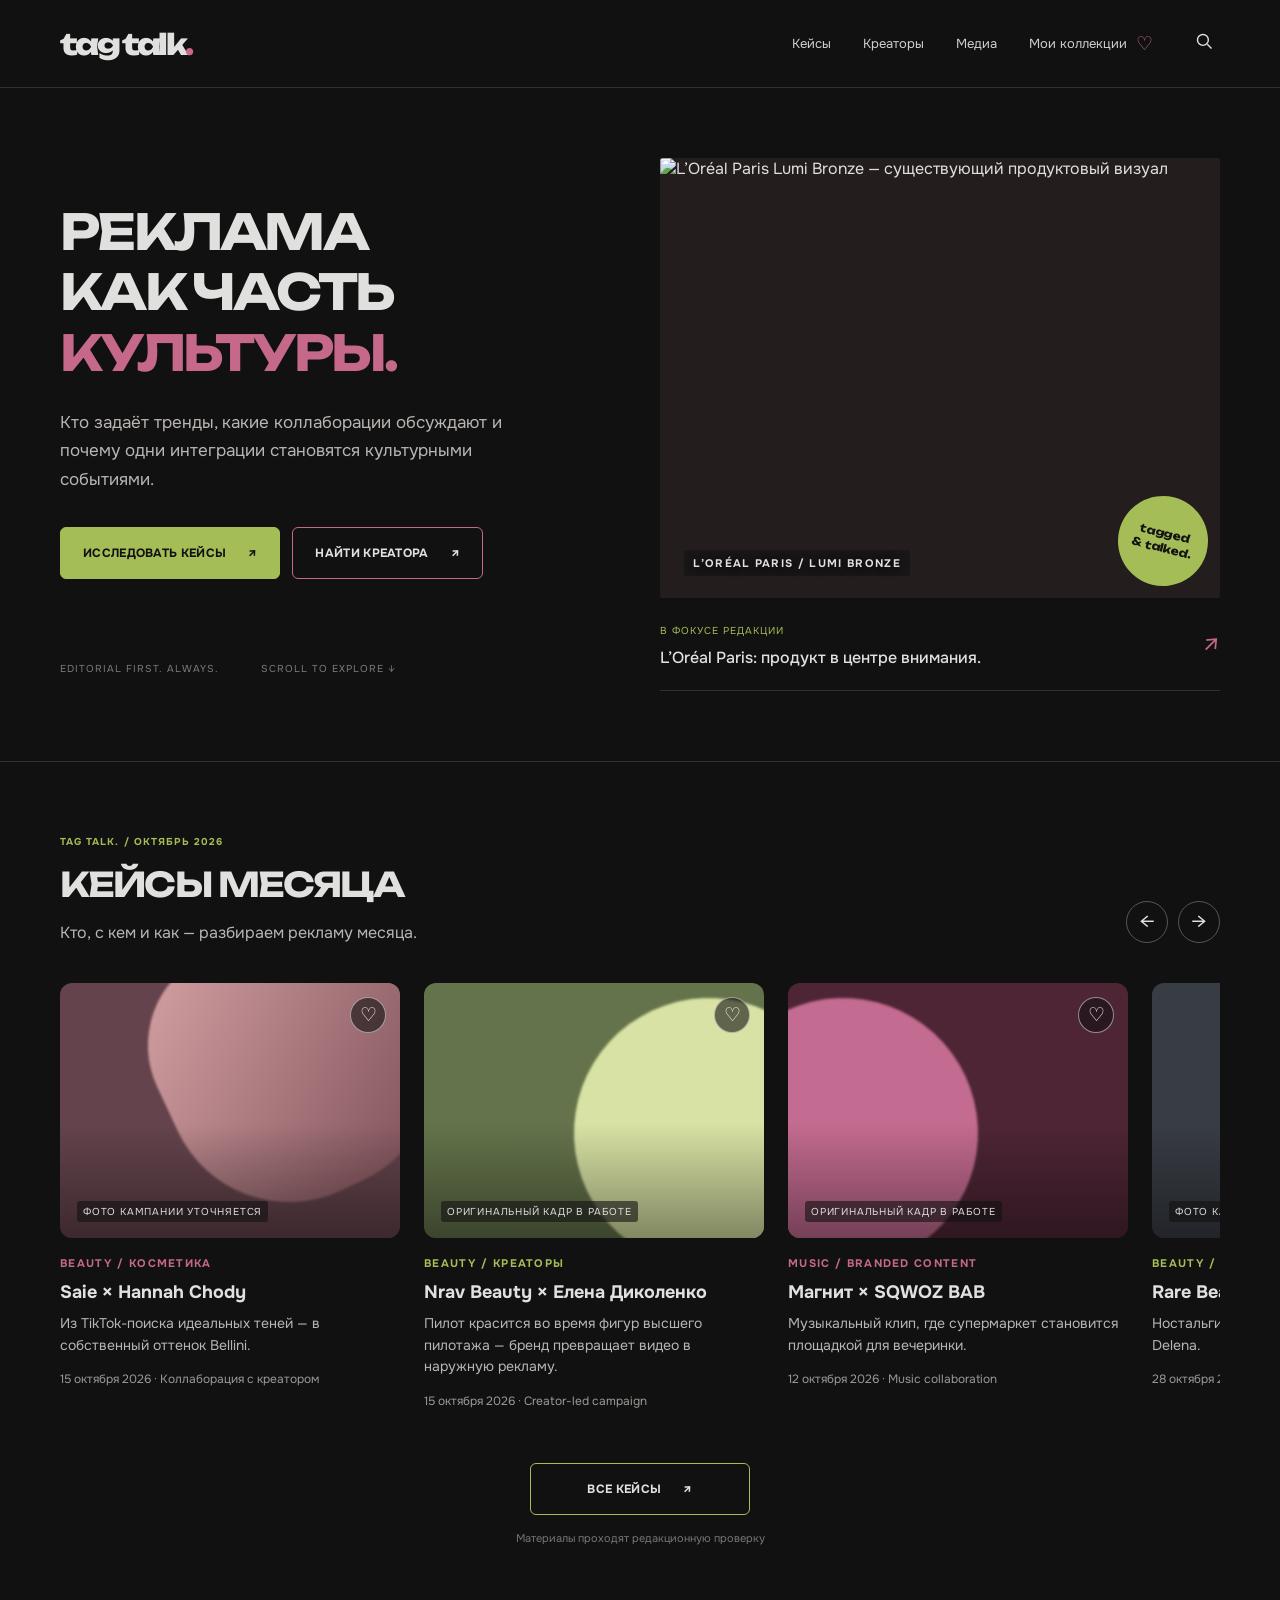
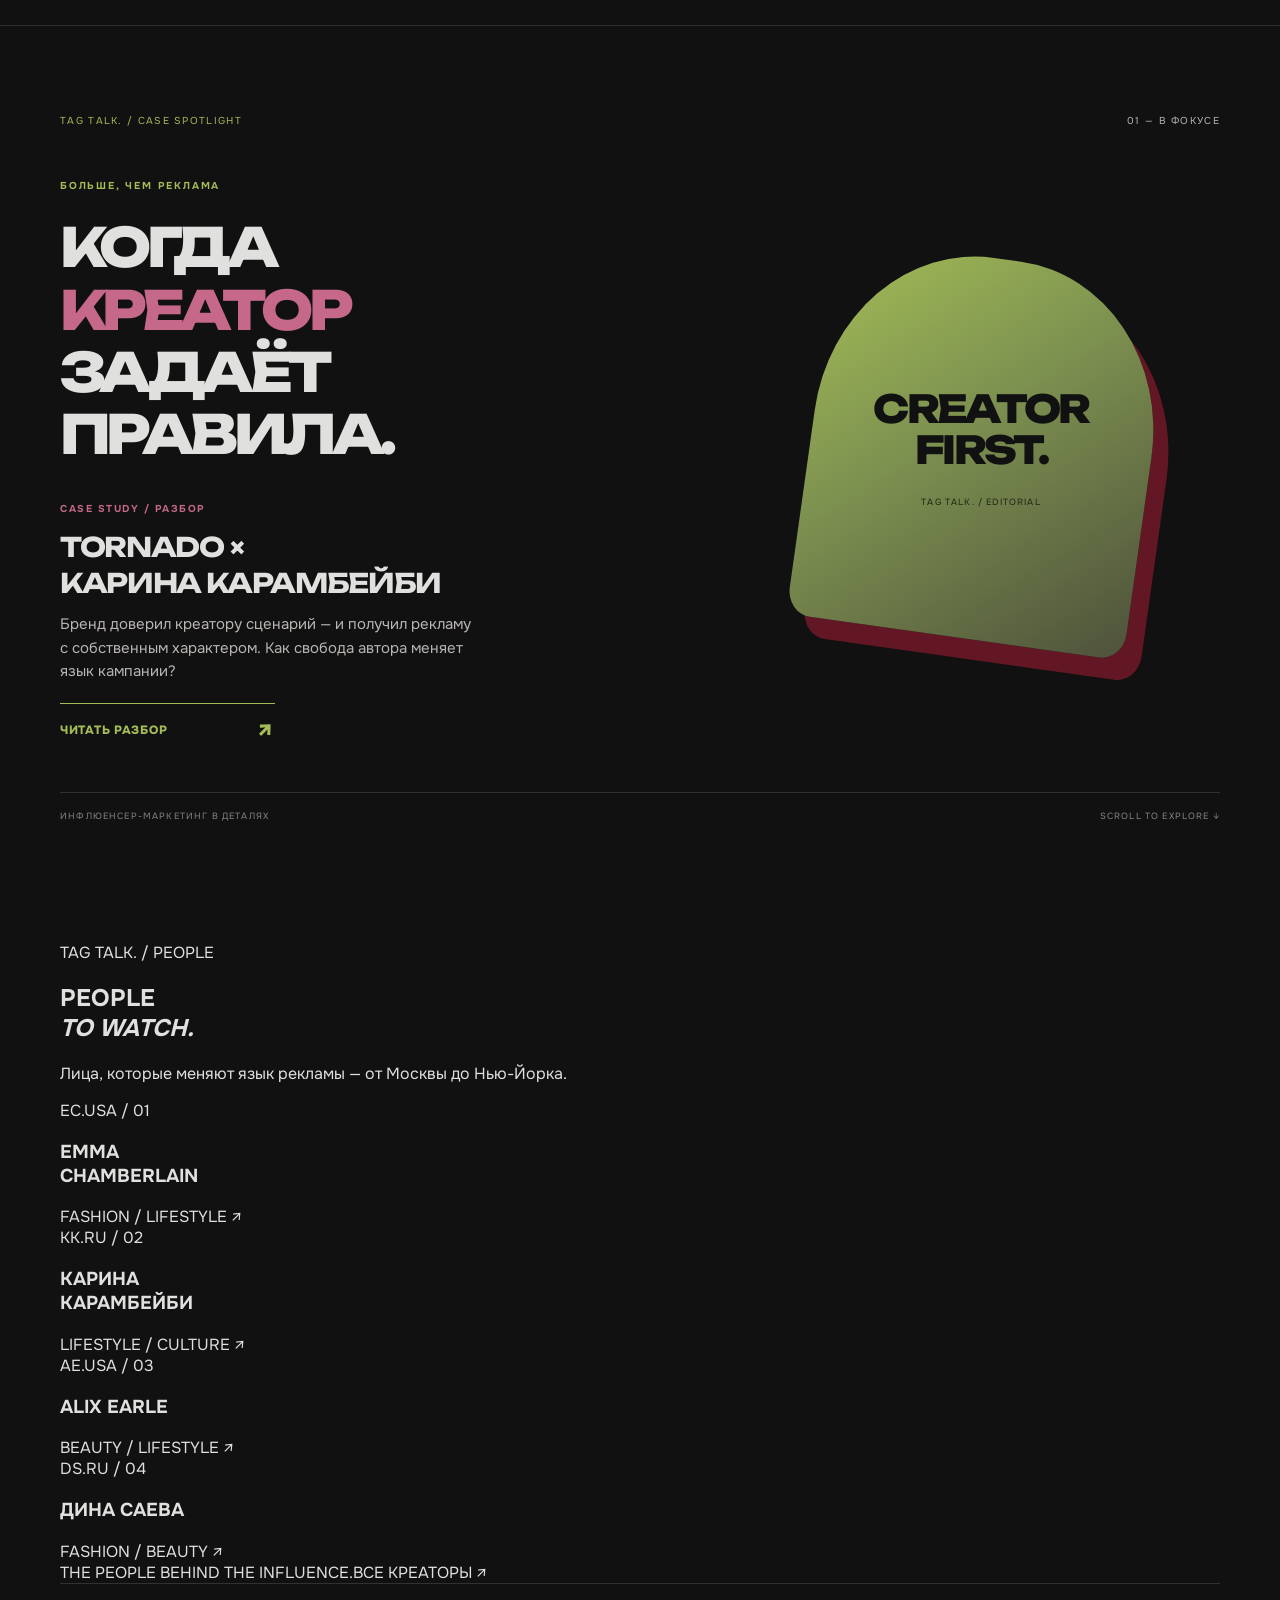
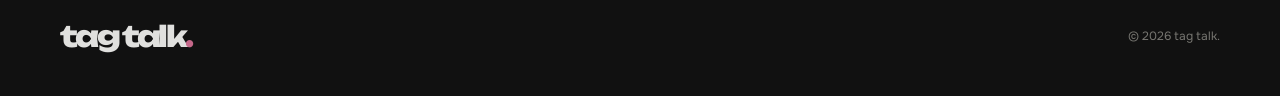
==== index.html @ 974a9f36 "Add mixed international and Russian creator editorial section" ====
<!doctype html>
<html lang="ru"><head><meta charset="UTF-8"><meta name="viewport" content="width=device-width, initial-scale=1"><meta name="theme-color" content="#111111"><title>tag talk. — медиа об инфлюенсер-маркетинге</title><link rel="preconnect" href="https://fonts.googleapis.com"><link rel="preconnect" href="https://fonts.gstatic.com" crossorigin><link href="https://fonts.googleapis.com/css2?family=Onest:wght@400;500;600;700&family=Unbounded:wght@400;500;600;700;800&display=swap" rel="stylesheet"><link rel="stylesheet" href="styles.css?v=20261121-creators-1"></head>
<body><header class="header"><div class="shell header-inner"><a class="logo" href="#home" aria-label="tag talk. — главная">tag talk<span>.</span></a><nav class="nav" aria-label="Главное меню"><a href="#cases">Кейсы</a><a href="#creators">Креаторы</a><a href="#media" data-coming="Медиа">Медиа</a><button class="nav-bookmarks" id="savedBtn" type="button">Мои коллекции <span class="nav-heart" aria-hidden="true">♡</span></button></nav><div class="header-actions"><button class="icon-btn" id="searchBtn" aria-label="Поиск"><svg viewBox="0 0 24 24"><circle cx="10.7" cy="10.7" r="6.5"/><path d="m16 16 5 5"/></svg></button><button class="menu-btn" id="menuBtn" aria-label="Открыть меню">☰</button></div></div></header>
<main id="home"><section class="hero shell"><div class="hero-copy"><h1>РЕКЛАМА<br>КАК ЧАСТЬ<br><em>КУЛЬТУРЫ.</em></h1><p class="hero-description">Кто задаёт тренды, какие коллаборации обсуждают и почему одни интеграции становятся культурными событиями.</p><div class="hero-ctas"><a href="#cases" class="btn btn-lime">ИССЛЕДОВАТЬ КЕЙСЫ <span>↗</span></a><button class="btn btn-outline" data-coming="Каталог креаторов">НАЙТИ КРЕАТОРА <span>↗</span></button></div><div class="hero-bottom"><span>EDITORIAL FIRST. ALWAYS.</span><span>SCROLL TO EXPLORE ↓</span></div></div><div class="hero-feature"><div class="feature-art"><img class="feature-photo" src="https://i5.walmartimages.com/asr/de98bdfe-46fb-4bed-869a-83bd0480a1b1.7be2d1fc3fc5a1ddd8f944306f25ce66.jpeg?odnBg=FFFFFF&odnHeight=768&odnWidth=768" alt="L’Oréal Paris Lumi Bronze — существующий продуктовый визуал" loading="eager"><div class="feature-photo-caption">L’ORÉAL PARIS / LUMI BRONZE</div><div class="feature-sticker">tagged<br>& talked.</div></div><div class="feature-caption"><div><span class="mini-label">В ФОКУСЕ РЕДАКЦИИ</span><h2>L’Oréal Paris: продукт в центре внимания.</h2></div><span class="feature-arrow">↗</span></div></div></section>
<section class="cases-section" id="cases"><div class="shell"><div class="section-heading"><div><p class="eyebrow section-index">TAG TALK. / ОКТЯБРЬ 2026</p><h2>КЕЙСЫ МЕСЯЦА</h2><p class="section-subtitle">Кто, с кем и как — разбираем рекламу месяца.</p></div><div class="carousel-controls"><button id="prev" aria-label="Предыдущие кейсы">←</button><button id="next" aria-label="Следующие кейсы">→</button></div></div><div class="carousel-viewport" id="carousel" tabindex="0" aria-label="Карусель кейсов"><div class="carousel-track" id="track"></div></div><div class="section-bottom"><button class="btn btn-all" id="allCases">ВСЕ КЕЙСЫ <span>↗</span></button><span class="fine-print">Материалы проходят редакционную проверку</span></div></div></section><section class="spotlight-section" id="spotlight"><div class="shell"><div class="spotlight-heading"><span class="spotlight-kicker">TAG TALK. / CASE SPOTLIGHT</span><span class="spotlight-counter">01 — В ФОКУСЕ</span></div><div class="spotlight-stage"><div class="spotlight-title"><span class="spotlight-overline">БОЛЬШЕ, ЧЕМ РЕКЛАМА</span><h2>КОГДА<br><span>КРЕАТОР</span><br>ЗАДАЁТ<br>ПРАВИЛА.</h2></div><div class="spotlight-note"><span class="spotlight-note-mark">✳</span><p>НЕ КАЖДАЯ<br>ИНТЕГРАЦИЯ<br>ПОХОЖА НА<br>РЕКЛАМУ.</p></div><div class="spotlight-cutout"><div class="spotlight-cutout-inner"><span>CREATOR<br>FIRST.</span><small>TAG TALK. / EDITORIAL</small></div></div><div class="spotlight-dossier"><span>CASE STUDY / РАЗБОР</span><h3>TORNADO ×<br>КАРИНА КАРАМБЕЙБИ</h3><p>Бренд доверил креатору сценарий — и получил рекламу с собственным характером. Как свобода автора меняет язык кампании?</p><a href="https://tagline.ru/cases/bez-scenariya--kak-tornado-doveril-reklamniy-rolik-karine-karambeybi---3/" target="_blank" rel="noopener noreferrer" class="spotlight-link">ЧИТАТЬ РАЗБОР <span>↗</span></a></div><div class="spotlight-vertical">NOT JUST AN AD. / TAG TALK.</div><div class="spotlight-footer"><span>ИНФЛЮЕНСЕР-МАРКЕТИНГ В ДЕТАЛЯХ</span><span>SCROLL TO EXPLORE ↓</span></div></div></div></section><section class="creators-section" id="creators"><div class="shell"><div class="creators-intro"><span class="creators-eyebrow">TAG TALK. / PEOPLE</span><h2>PEOPLE<br><em>TO WATCH.</em></h2><p>Лица, которые меняют язык рекламы — от Москвы до Нью-Йорка.</p></div><div class="creators-gallery"><a class="creator-person creator-emma" href="https://www.instagram.com/emmachamberlain/" target="_blank" rel="noopener noreferrer"><div class="creator-portrait"><span class="creator-monogram">EC.</span><span class="creator-country">USA / 01</span></div><div class="creator-meta"><h3>EMMA<br>CHAMBERLAIN</h3><span>FASHION / LIFESTYLE ↗</span></div></a><a class="creator-person creator-karina" href="https://www.instagram.com/karinakarambaby/" target="_blank" rel="noopener noreferrer"><div class="creator-portrait"><span class="creator-monogram">KK.</span><span class="creator-country">RU / 02</span></div><div class="creator-meta"><h3>КАРИНА<br>КАРАМБЕЙБИ</h3><span>LIFESTYLE / CULTURE ↗</span></div></a><a class="creator-person creator-alix" href="https://www.instagram.com/alix_earle/" target="_blank" rel="noopener noreferrer"><div class="creator-portrait"><span class="creator-monogram">AE.</span><span class="creator-country">USA / 03</span></div><div class="creator-meta"><h3>ALIX EARLE</h3><span>BEAUTY / LIFESTYLE ↗</span></div></a><a class="creator-person creator-dina" href="https://www.instagram.com/senoritasaeva/" target="_blank" rel="noopener noreferrer"><div class="creator-portrait"><span class="creator-monogram">DS.</span><span class="creator-country">RU / 04</span></div><div class="creator-meta"><h3>ДИНА САЕВА</h3><span>FASHION / BEAUTY ↗</span></div></a></div><div class="creators-outro"><span>THE PEOPLE BEHIND THE INFLUENCE.</span><a href="#creators" aria-label="Креаторы в фокусе">ВСЕ КРЕАТОРЫ <span>↗</span></a></div></div></section></main>
<dialog id="modal" class="modal"><div class="modal-header"><strong id="modalTitle">tag talk.</strong><button id="closeModal" aria-label="Закрыть">✕</button></div><div id="modalContent"></div></dialog><footer class="footer shell"><a class="logo" href="#home">tag talk<span>.</span></a><p>© 2026 tag talk.</p></footer><script src="script.js"></script></body></html>
---- styles.css ----
:root{--bg:#111111;--text:#e0e0de;--muted:#b9b5b2;--apple:#a4bd56;--posie:#c5688a;--merlot:#631724;--border:#33312f}*{box-sizing:border-box}html{scroll-behavior:smooth}body{margin:0;background:var(--bg);color:var(--text);font-family:Onest,Arial,sans-serif;-webkit-font-smoothing:antialiased}button,a{font:inherit}button{cursor:pointer}a{color:inherit;text-decoration:none}.shell{width:min(1160px,calc(100% - 120px));margin:auto}.header{border-bottom:1px solid var(--border);height:88px;position:relative;z-index:10}.header-inner{height:100%;display:flex;align-items:center;justify-content:space-between;gap:35px}.logo{font-family:Unbounded,sans-serif;font-weight:800;letter-spacing:-.09em;font-size:29px;white-space:nowrap}.logo span{color:var(--posie)}.nav{display:flex;align-items:center;gap:32px;margin-left:auto}.nav a,.nav-bookmarks{font-size:13px;color:#d1cfcc;transition:color .2s}.nav a:hover,.nav-bookmarks:hover{color:var(--apple)}.nav-bookmarks{background:none;border:0;padding:0}.nav-bookmarks span{font-size:10px;color:var(--apple);margin-left:3px}.header-actions{display:flex}.icon-btn,.menu-btn{background:none;border:0;color:var(--text)}.icon-btn svg{height:20px;width:20px;fill:none;stroke:currentColor;stroke-width:1.7}.menu-btn{display:none;font-size:24px}.hero{min-height:665px;padding-top:70px;padding-bottom:70px;display:grid;grid-template-columns:1fr 1.04fr;gap:62px;align-items:center}.hero-copy{display:flex;flex-direction:column;align-items:flex-start}.eyebrow{font-size:10px;letter-spacing:.105em;font-weight:700;color:var(--apple);line-height:1.6}.dot{display:inline-block;width:6px;height:6px;background:var(--apple);border-radius:50%;margin-right:7px}.hero h1{font:700 clamp(34px,3.85vw,52px)/1.23 Unbounded,sans-serif;letter-spacing:-.055em;margin:28px 0 25px}.hero h1 em{font-style:normal;color:var(--posie)}.hero-description{font-size:17px;line-height:1.7;max-width:485px;color:var(--muted);margin:0 0 32px}.hero-ctas{display:flex;gap:12px;flex-wrap:wrap}.btn{height:52px;display:inline-flex;align-items:center;justify-content:center;gap:22px;padding:0 22px;border-radius:6px;font-size:12px;font-weight:700;letter-spacing:.025em;transition:background .2s,color .2s,border-color .2s,transform .2s}.btn:hover{transform:translateY(-2px)}.btn-lime{background:var(--apple);color:var(--bg);border:1px solid var(--apple)}.btn-lime:hover{background:#c0d57e}.btn-outline{background:transparent;color:var(--text);border:1px solid var(--posie)}.btn-outline:hover{background:var(--posie);color:#111}.hero-bottom{display:flex;gap:42px;color:#7e7d78;font-size:10px;letter-spacing:.1em;margin-top:83px}.hero-feature{align-self:stretch;min-height:500px;display:flex;flex-direction:column;justify-content:center}.feature-art{height:390px;background:#33272d;overflow:hidden;position:relative;border-radius:3px;isolation:isolate}.feature-art:before{content:"";position:absolute;inset:0;background:radial-gradient(circle at 78% 30%,#a05b70 0,transparent 39%),linear-gradient(120deg,#211e20,#4a2636 60%,#271d22)}.feature-label{position:absolute;top:20px;left:24px;font-size:10px;letter-spacing:.12em;z-index:2}.feature-big{font:800 75px/.91 Unbounded,sans-serif;letter-spacing:-.085em;position:absolute;left:34px;top:58px;z-index:2;color:#e5d8d4;transform:rotate(-5deg)}.feature-big i{font:500 22px Onest,sans-serif;letter-spacing:0;color:var(--apple)}.feature-shape{position:absolute;border-radius:50%;filter:blur(.2px)}.shape-one{width:340px;height:340px;right:-85px;bottom:-110px;background:#b16b8b;box-shadow:inset -45px -30px 70px #63283e;z-index:1}.shape-two{width:180px;height:180px;right:55px;top:12px;background:#b4c27a;opacity:.75;z-index:0}.feature-sticker{position:absolute;right:24px;bottom:20px;z-index:3;color:#121212;background:var(--apple);border-radius:50%;height:102px;width:102px;display:flex;align-items:center;justify-content:center;text-align:center;font:700 13px/1.35 Unbounded,sans-serif;transform:rotate(14deg)}.feature-caption{padding:20px 0;display:flex;justify-content:space-between;align-items:center;border-bottom:1px solid var(--border)}.mini-label{font-size:10px;color:var(--apple);letter-spacing:.1em}.feature-caption h2{font:500 16px/1.5 Onest,sans-serif;margin:7px 0 0}.feature-arrow{font-size:24px;color:var(--posie)}.cases-section{border-top:1px solid var(--border);padding:72px 0 80px}.section-heading{display:flex;align-items:end;justify-content:space-between;margin-bottom:40px}.section-index{margin:0 0 14px}.section-heading h2{font:700 34px/1.2 Unbounded,sans-serif;letter-spacing:-.055em;margin:0}.section-subtitle{color:var(--muted);font-size:16px;margin:17px 0 0}.carousel-controls{display:flex;gap:10px}.carousel-controls button{height:42px;width:42px;border-radius:50%;background:transparent;border:1px solid #585653;color:var(--text);font-size:20px}.carousel-controls button:hover{border-color:var(--apple);color:var(--apple)}.carousel-viewport{overflow-x:auto;scrollbar-width:none;scroll-snap-type:x mandatory;outline:none}.carousel-viewport::-webkit-scrollbar{display:none}.carousel-track{display:flex;gap:24px;width:max-content;padding-bottom:5px}.case-card{width:340px;flex:0 0 340px;scroll-snap-align:start;cursor:pointer}.case-image{height:255px;position:relative;overflow:hidden;border-radius:12px;display:flex;align-items:center;justify-content:center;isolation:isolate}.case-image:before{content:"";position:absolute;width:270px;height:270px;border-radius:50%;transform:rotate(-25deg);filter:blur(1px)}.case-image:after{content:"";position:absolute;inset:0;background:linear-gradient(0deg,#0006,transparent 45%)}.case-card:nth-child(1) .case-image{background:#64434c}.case-card:nth-child(1) .case-image:before{background:linear-gradient(140deg,#d6a3a5,#7a4c55);right:-30px;top:-55px;border-radius:40% 60% 50% 50%}.case-card:nth-child(2) .case-image{background:#64734b}.case-card:nth-child(2) .case-image:before{background:#d7e2a4;right:-80px;top:15px}.case-card:nth-child(3) .case-image{background:#4e2535}.case-card:nth-child(3) .case-image:before{background:#c36b90;left:-80px;top:15px}.case-card:nth-child(4) .case-image{background:#383c43}.case-card:nth-child(4) .case-image:before{background:#8b98a3;right:-70px;top:-60px}.art-word{position:relative;z-index:1;font:800 34px/1.12 Unbounded,sans-serif;text-align:center;letter-spacing:-.06em;max-width:280px;transform:rotate(-6deg);text-shadow:0 4px 15px #0004}.case-card:hover .art-word{transform:rotate(-6deg) scale(1.04);transition:transform .25s}.art-note{position:absolute;left:17px;bottom:16px;font-size:10px;z-index:2;letter-spacing:.08em}.bookmark{position:absolute;right:14px;top:14px;border:1px solid #ffffff80;background:#1119;color:white;border-radius:50%;height:36px;width:36px;z-index:4;font-size:19px}.bookmark.saved{background:var(--apple);color:#111;border-color:var(--apple)}.case-category{color:var(--posie);font-size:11px;font-weight:700;letter-spacing:.12em;margin:18px 0 10px}.case-card:nth-child(even) .case-category{color:var(--apple)}.case-title{font-size:18px;font-weight:700;line-height:1.35;margin:0 0 9px}.case-desc{color:var(--muted);font-size:14px;line-height:1.55;margin:0 0 11px}.case-meta{font-size:12px;color:#9b9994}.section-bottom{display:flex;flex-direction:column;align-items:center;gap:16px;margin-top:48px}.btn-all{min-width:220px;border:1px solid var(--apple);background:none;color:var(--text)}.btn-all:hover{background:var(--apple);color:var(--bg)}.fine-print{font-size:11px;color:#777671}.footer{border-top:1px solid var(--border);padding-top:32px;padding-bottom:40px;display:flex;align-items:center;justify-content:space-between}.footer p{font-size:12px;color:#777671}.modal{width:min(560px,calc(100% - 32px));border:1px solid #504d49;border-radius:12px;padding:25px;background:#1c1b1a;color:var(--text);box-shadow:0 20px 80px #0009}.modal::backdrop{background:#000b}.modal-header{display:flex;justify-content:space-between;align-items:center;margin-bottom:18px}.modal-header strong{font:700 20px Unbounded,sans-serif}.modal-header button{background:none;color:var(--text);border:0;font-size:20px}.modal p{line-height:1.6;color:var(--muted)}.modal a{color:var(--apple);text-decoration:underline}.search-input{width:100%;padding:14px;background:#111;border:1px solid #5c5955;border-radius:6px;color:var(--text);font-size:16px}.result{padding:14px 0;border-bottom:1px solid var(--border);cursor:pointer}.result:hover{color:var(--apple)}@media(max-width:1000px){.shell{width:calc(100% - 64px)}.hero{gap:32px}.hero h1{font-size:38px}.hero-bottom{margin-top:50px}.nav{gap:17px}.case-card{width:320px;flex-basis:320px}}@media(max-width:700px){.shell{width:calc(100% - 40px)}.header{height:72px}.logo{font-size:23px}.nav{display:none;position:absolute;top:72px;left:0;right:0;background:#181818;padding:24px;flex-direction:column;align-items:flex-start;border-bottom:1px solid var(--border)}.nav.open{display:flex}.menu-btn{display:block}.hero{display:flex;flex-direction:column;align-items:stretch;gap:30px;padding-top:55px;padding-bottom:55px;min-height:0}.hero h1{font-size:clamp(29px,8vw,45px);margin:20px 0}.hero-description{font-size:15px}.hero-ctas{gap:10px}.btn{font-size:11px;padding:0 15px}.hero-bottom{margin-top:40px;justify-content:space-between;gap:10px;font-size:9px}.hero-feature{min-height:0}.feature-art{height:300px}.feature-big{font-size:57px}.cases-section{padding:60px 0}.section-heading h2{font-size:24px}.section-subtitle{font-size:14px;line-height:1.5}.section-heading{align-items:start;gap:12px}.carousel-controls button{height:34px;width:34px}.case-card{width:285px;flex-basis:285px}.case-image{height:215px}.section-bottom{align-items:stretch}.btn-all{width:100%}.footer{gap:16px;align-items:flex-start;flex-direction:column}}
.nav-heart{font-size:19px!important;color:var(--posie)!important;vertical-align:-2px;margin-left:5px!important}.feature-photo{position:absolute;inset:0;width:100%;height:100%;object-fit:cover;z-index:1}.feature-photo-caption{position:absolute;left:24px;bottom:22px;font-size:11px;font-weight:700;letter-spacing:.12em;z-index:2;text-shadow:0 1px 8px #000}.feature-art:before{display:none}.case-photo{width:100%;height:100%;object-fit:cover;position:absolute;inset:0;z-index:1}.case-image:has(.case-photo):before{display:none}.case-image:has(.case-photo):after{z-index:2;pointer-events:none}
/* v0.3: show full hero creative instead of cropping */
.feature-art{height:440px;background:#231d1e}.feature-photo{object-fit:contain;object-position:center;background:#231d1e}.feature-photo-caption{background:#1119;padding:6px 9px;border-radius:3px}.feature-art .feature-sticker{right:12px;bottom:12px;height:90px;width:90px;font-size:11px}.case-image .case-photo{object-fit:cover}.case-image .art-word{display:none}.case-image:has(img[style*="display: none"]) .art-word{display:block!important}.case-image .art-note{background:#1119;padding:4px 6px;border-radius:3px}.case-image:has(.case-photo):after{pointer-events:none}
/* Asymmetric editorial spotlight — same tag talk palette and typography */
.spotlight-section{padding:75px 0 100px;border-top:1px solid var(--border);overflow:hidden}.spotlight-heading{display:flex;justify-content:space-between;align-items:center;margin-bottom:19px;font-size:10px;letter-spacing:.13em;color:var(--apple)}.spotlight-counter{color:var(--muted)}.spotlight-stage{position:relative;min-height:660px;background:#20191d;border:1px solid #49333d;overflow:hidden;isolation:isolate}.spotlight-stage:before{content:"";position:absolute;width:520px;height:520px;border:1px solid #c5688a55;border-radius:50%;top:-245px;right:-180px}.spotlight-stage:after{content:"";position:absolute;width:360px;height:360px;border:1px solid #a4bd5644;border-radius:50%;bottom:-220px;left:-150px}.spotlight-title{position:absolute;left:5.3%;top:8%;z-index:2}.spotlight-overline{font-size:10px;letter-spacing:.18em;color:var(--apple);font-weight:700}.spotlight-title h2{font:800 clamp(40px,5vw,72px)/1.05 Unbounded,sans-serif;letter-spacing:-.085em;margin:22px 0 0;color:var(--text)}.spotlight-title h2 span{color:var(--posie)}.spotlight-note{position:absolute;right:6%;top:8%;display:flex;align-items:flex-start;gap:13px;transform:rotate(7deg);z-index:3}.spotlight-note-mark{color:var(--apple);font-size:34px}.spotlight-note p{font:600 12px/1.6 Unbounded,sans-serif;color:var(--apple);margin:0}.spotlight-cutout{position:absolute;left:41%;top:20%;width:35%;aspect-ratio:1/1.08;border-radius:46% 46% 7% 7%;background:linear-gradient(140deg,#a4bd56 0%,#7e9250 42%,#4e523b 100%);transform:rotate(-11deg);box-shadow:18px 24px 0 #c5688a66;z-index:1}.spotlight-cutout-inner{height:100%;display:flex;flex-direction:column;align-items:center;justify-content:center;gap:25px;transform:rotate(11deg)}.spotlight-cutout-inner>span{font:800 clamp(26px,3vw,48px)/1.06 Unbounded,sans-serif;letter-spacing:-.07em;text-align:center;color:#111}.spotlight-cutout-inner small{font-size:9px;letter-spacing:.13em;color:#1d2513}.spotlight-dossier{position:absolute;right:5%;bottom:12%;width:39%;padding:28px 30px;background:#e0e0de;color:#111;z-index:4;transform:rotate(-2deg);box-shadow:10px 12px 0 #631724}.spotlight-dossier>span{font-size:10px;letter-spacing:.15em;font-weight:700;color:#631724}.spotlight-dossier h3{font:700 clamp(18px,2vw,27px)/1.24 Unbounded,sans-serif;letter-spacing:-.05em;margin:18px 0 13px}.spotlight-dossier p{font-size:14px;line-height:1.55;margin:0 0 20px;color:#3c3837}.spotlight-link{display:flex;align-items:center;justify-content:space-between;font-size:12px;font-weight:800;letter-spacing:.06em;border-top:1px solid #bdbab7;padding-top:14px}.spotlight-link span{font-size:22px}.spotlight-vertical{position:absolute;left:4%;bottom:22%;font-size:10px;letter-spacing:.15em;color:#c5688a;writing-mode:vertical-rl;transform:rotate(180deg)}.spotlight-footer{position:absolute;bottom:23px;left:5.3%;right:5.3%;display:flex;justify-content:space-between;gap:15px;color:#8c8385;font-size:9px;letter-spacing:.13em}@media(max-width:850px){.spotlight-stage{min-height:750px}.spotlight-title h2{font-size:clamp(36px,6vw,60px)}.spotlight-cutout{left:42%;top:26%;width:45%}.spotlight-dossier{width:58%;bottom:12%}.spotlight-note{right:4%;top:4%}}@media(max-width:600px){.spotlight-section{padding:50px 0 65px}.spotlight-stage{min-height:760px}.spotlight-title{top:8%;left:7%}.spotlight-title h2{font-size:clamp(30px,8.1vw,45px)}.spotlight-note{top:30%;right:5%}.spotlight-note p{font-size:9px}.spotlight-note-mark{font-size:24px}.spotlight-cutout{top:36%;left:17%;width:57%;max-width:300px}.spotlight-dossier{width:84%;right:8%;bottom:10%;padding:20px;transform:rotate(-1deg)}.spotlight-dossier h3{font-size:19px}.spotlight-dossier p{font-size:13px}.spotlight-vertical{display:none}.spotlight-footer{font-size:8px;left:7%;right:7%;bottom:12px}.spotlight-footer span:last-child{display:none}}

/* Open editorial composition: no giant enclosing panel or floating dossier card */
.spotlight-section{padding:88px 0 120px;background:var(--bg);overflow:hidden}
.spotlight-heading{margin-bottom:36px}
.spotlight-stage{min-height:610px;background:transparent;border:0;overflow:visible;isolation:auto}
.spotlight-stage:before,.spotlight-stage:after{display:none}
.spotlight-title{left:0;top:0;z-index:2}
.spotlight-title h2{font-size:clamp(43px,5.25vw,76px);line-height:1.1}
.spotlight-note{right:3%;top:2%;transform:rotate(8deg)}
.spotlight-cutout{left:51%;top:19%;width:28%;aspect-ratio:1/1.15;border-radius:46% 46% 7% 7%;transform:rotate(12deg);box-shadow:18px 20px 0 #631724;z-index:1}
.spotlight-cutout-inner{transform:rotate(-12deg)}
.spotlight-dossier{left:4%;right:auto;bottom:8%;width:45%;padding:0;background:transparent;color:var(--text);transform:none;box-shadow:none;z-index:3}
.spotlight-dossier>span{color:var(--posie)}
.spotlight-dossier h3{font-size:clamp(20px,2.4vw,30px);margin:12px 0}
.spotlight-dossier p{max-width:420px;color:var(--muted);font-size:15px}
.spotlight-link{width:max-content;min-width:215px;color:var(--apple);border-top:1px solid var(--apple);padding-top:12px;gap:22px}
.spotlight-vertical{left:auto;right:0;bottom:21%;color:var(--posie)}
.spotlight-footer{left:0;right:0;bottom:-24px;border-top:1px solid var(--border);padding-top:17px}
@media(max-width:850px){.spotlight-stage{min-height:700px}.spotlight-cutout{left:49%;top:30%;width:37%}.spotlight-dossier{width:57%;bottom:7%}.spotlight-note{top:1%;right:1%}}
@media(max-width:600px){.spotlight-section{padding:64px 0 85px}.spotlight-stage{min-height:740px}.spotlight-title{left:0;top:0}.spotlight-title h2{font-size:clamp(30px,8.3vw,46px)}.spotlight-note{top:33%;right:1%}.spotlight-cutout{top:34%;left:20%;width:59%;max-width:270px}.spotlight-dossier{left:0;bottom:5%;width:100%;padding:0}.spotlight-dossier h3{font-size:21px}.spotlight-dossier p{font-size:14px}.spotlight-footer{bottom:-25px;left:0;right:0}.spotlight-vertical{display:none}}

/* Spotlight layout correction: avoid absolute-positioned text collisions */
.spotlight-stage{display:grid;grid-template-columns:minmax(0,1.15fr) minmax(0,.85fr);grid-template-areas:"title art" "copy art" "footer footer";column-gap:7%;row-gap:30px;min-height:0;padding:10px 0 0;align-items:center}
.spotlight-title{position:relative;left:auto;top:auto;grid-area:title;align-self:end;z-index:2}
.spotlight-title h2{font-size:clamp(35px,4.2vw,58px);line-height:1.16;overflow-wrap:normal}
.spotlight-cutout{position:relative;left:auto;top:auto;width:min(100%,340px);aspect-ratio:1/1.12;grid-area:art;justify-self:center;align-self:center;transform:rotate(8deg);margin:25px 20px 45px 0}
.spotlight-cutout-inner{transform:rotate(-8deg)}
.spotlight-dossier{position:relative;left:auto;right:auto;bottom:auto;width:100%;grid-area:copy;align-self:start;z-index:2}
.spotlight-dossier h3{font-size:clamp(20px,2.2vw,27px);line-height:1.35}
.spotlight-note,.spotlight-vertical{display:none}
.spotlight-footer{position:relative;left:auto;right:auto;bottom:auto;grid-area:footer;margin-top:18px}
@media(max-width:850px){.spotlight-stage{grid-template-columns:minmax(0,1fr) minmax(0,.8fr);min-height:0;gap:24px}.spotlight-title h2{font-size:clamp(28px,4.5vw,44px)}.spotlight-cutout{width:min(100%,290px);margin:0 12px 25px 0}.spotlight-dossier{width:100%}}
@media(max-width:600px){.spotlight-stage{grid-template-columns:minmax(0,1fr);grid-template-areas:"title" "art" "copy" "footer";row-gap:25px;min-height:0;padding:0}.spotlight-title{left:auto;top:auto}.spotlight-title h2{font-size:clamp(30px,8vw,42px)}.spotlight-cutout{top:auto;left:auto;width:min(65vw,245px);margin:0 auto 15px}.spotlight-dossier{left:auto;bottom:auto;width:100%}.spotlight-dossier h3{font-size:21px}.spotlight-footer{left:auto;right:auto;bottom:auto;margin-top:4px}.spotlight-section{padding-bottom:75px}}
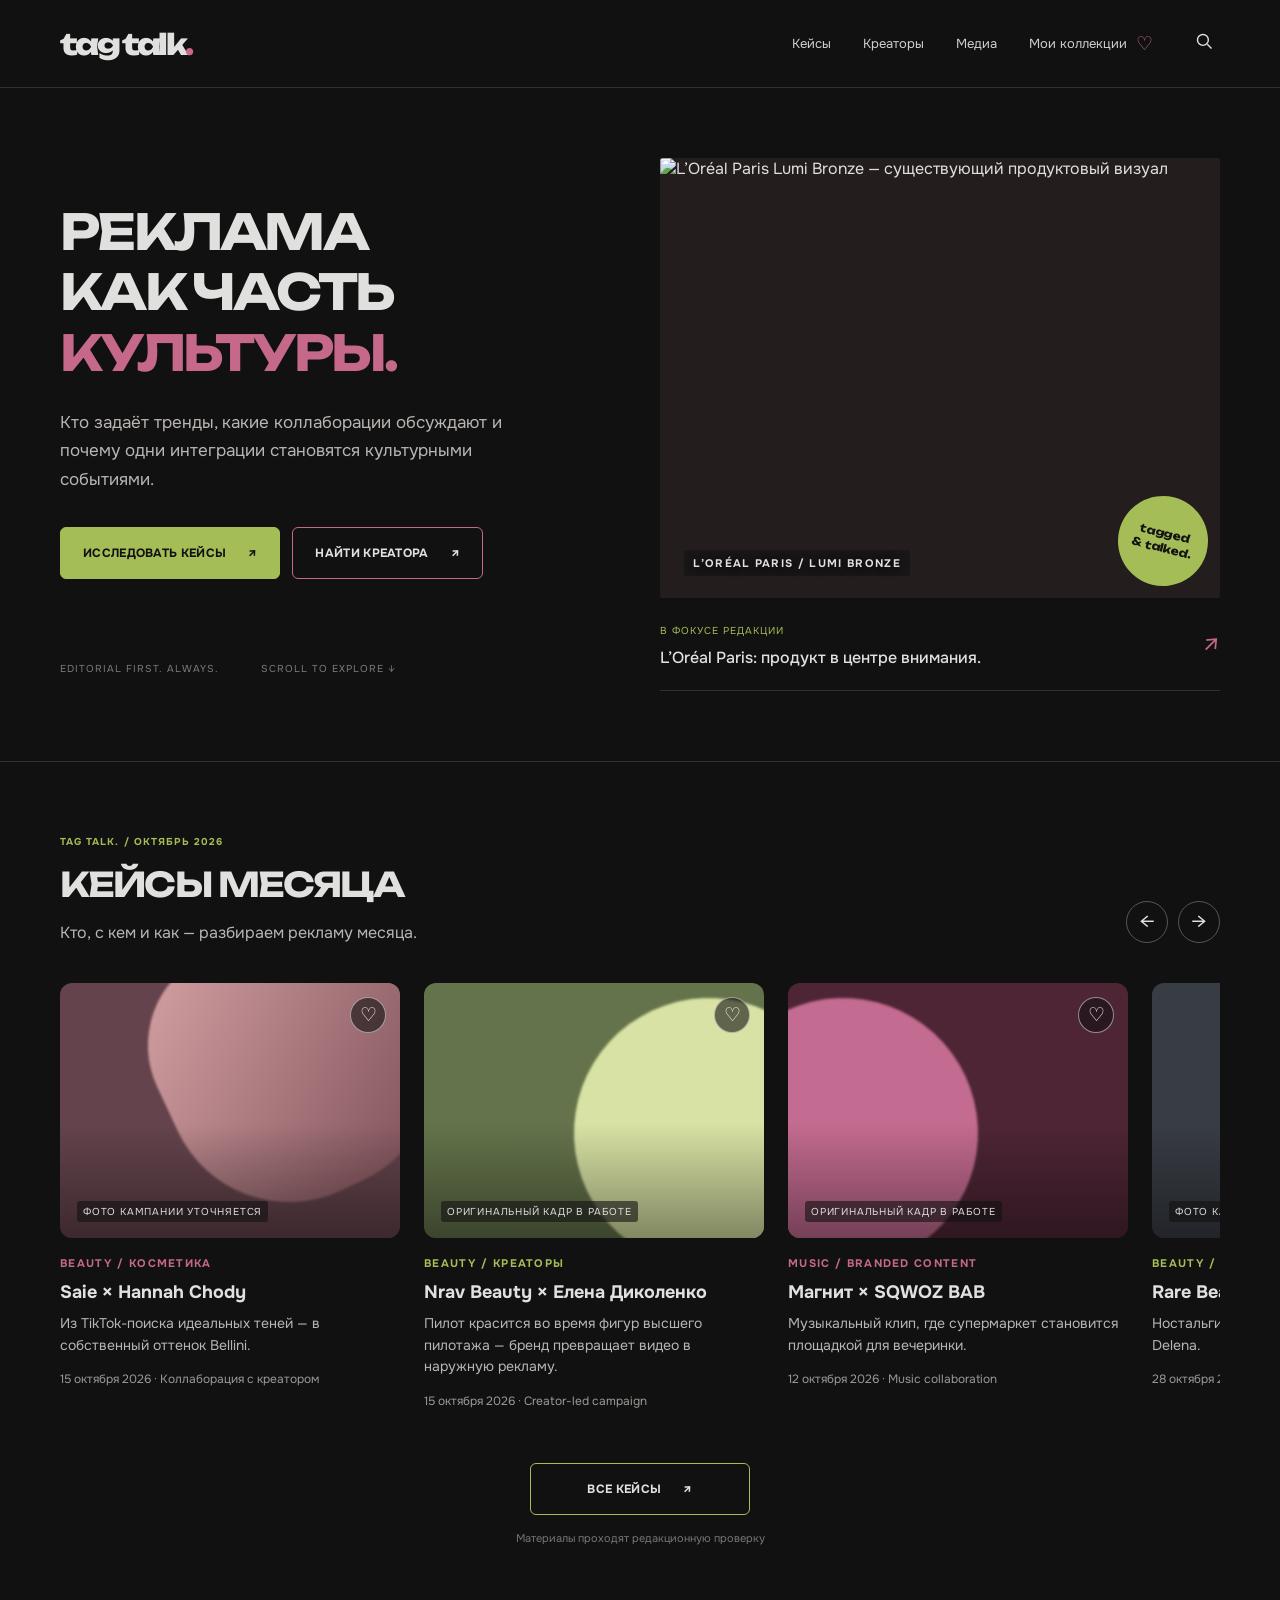
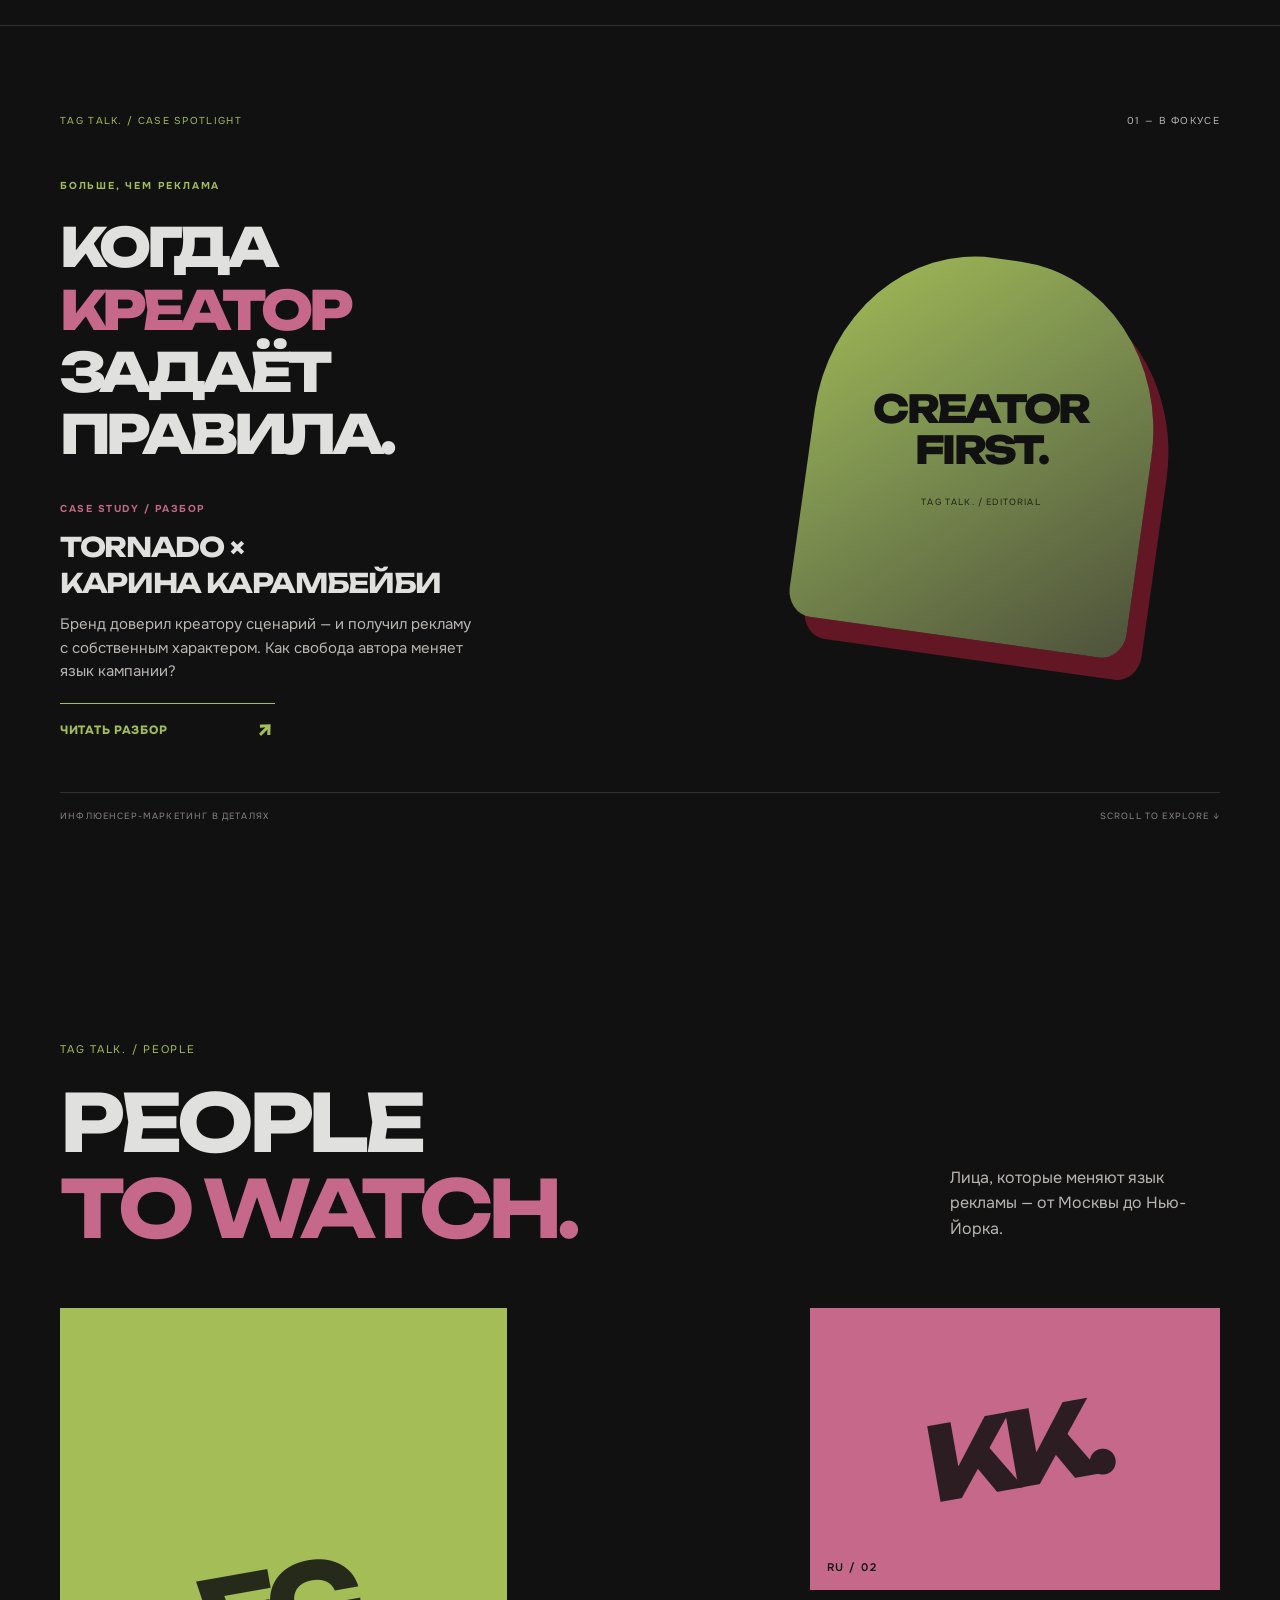
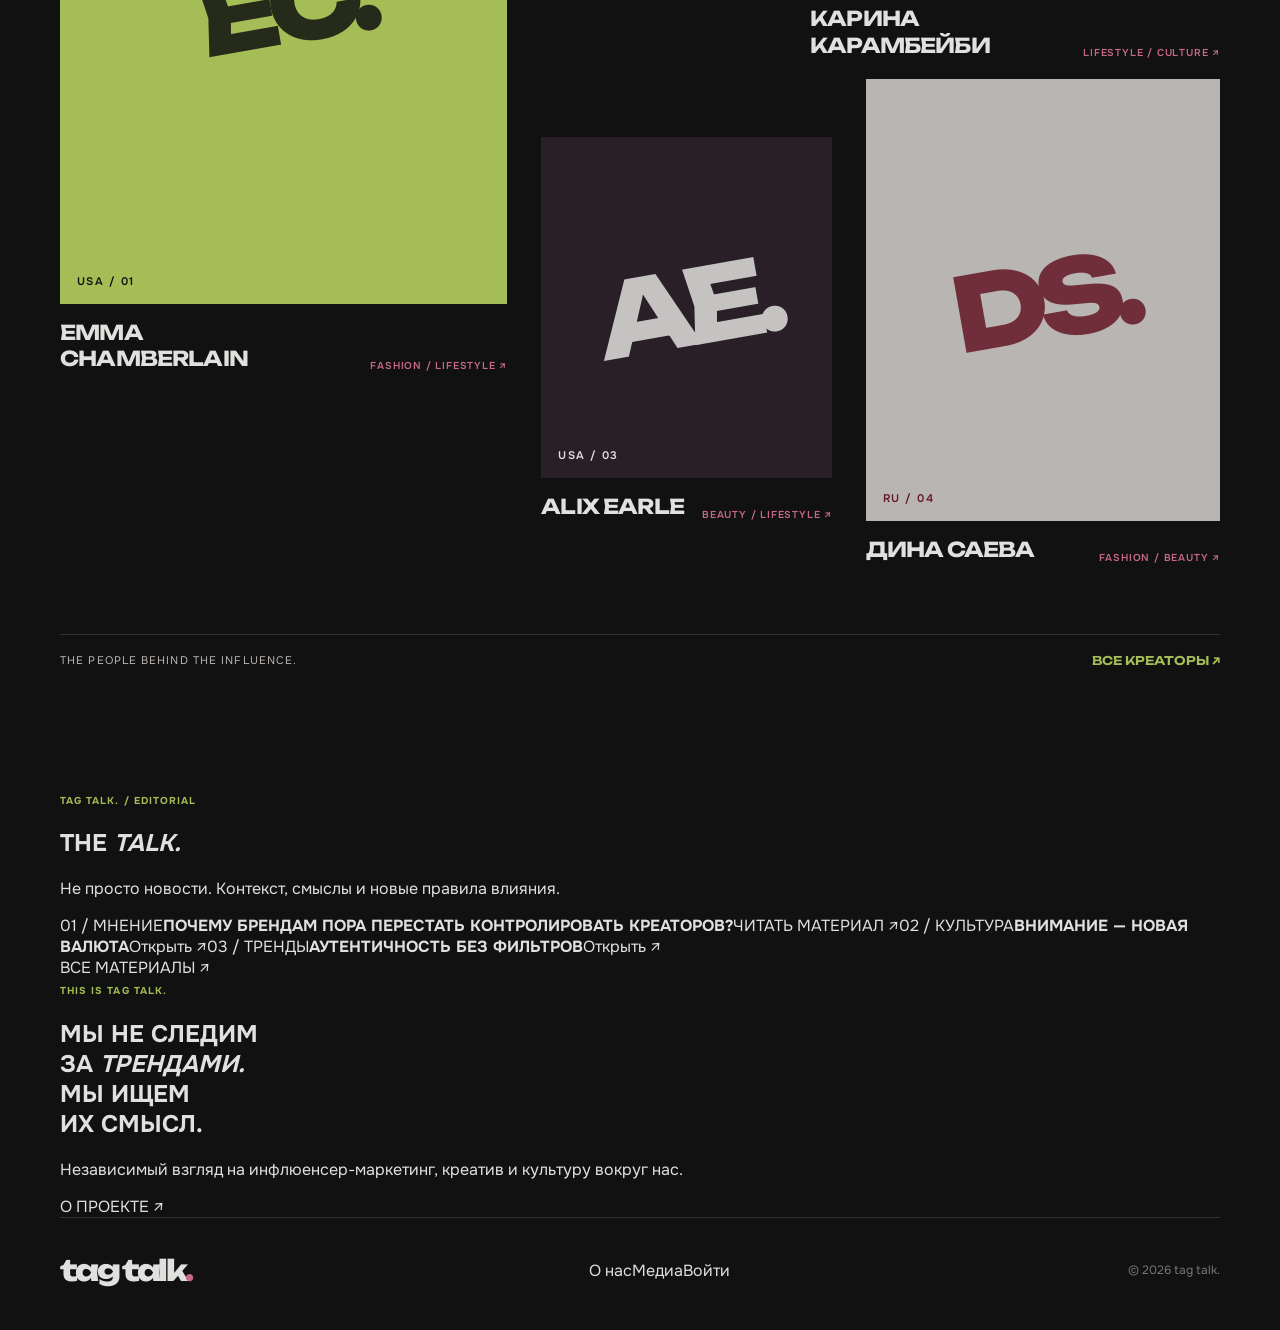
==== commit 96a10494: "Complete homepage editorial and manifesto, link platform pages" ====
--- a/index.html
+++ b/index.html
@@ -1,6 +1,6 @@
 <!doctype html>
-<html lang="ru"><head><meta charset="UTF-8"><meta name="viewport" content="width=device-width, initial-scale=1"><meta name="theme-color" content="#111111"><title>tag talk. — медиа об инфлюенсер-маркетинге</title><link rel="preconnect" href="https://fonts.googleapis.com"><link rel="preconnect" href="https://fonts.gstatic.com" crossorigin><link href="https://fonts.googleapis.com/css2?family=Onest:wght@400;500;600;700&family=Unbounded:wght@400;500;600;700;800&display=swap" rel="stylesheet"><link rel="stylesheet" href="styles.css?v=20261121-creators-1"></head>
-<body><header class="header"><div class="shell header-inner"><a class="logo" href="#home" aria-label="tag talk. — главная">tag talk<span>.</span></a><nav class="nav" aria-label="Главное меню"><a href="#cases">Кейсы</a><a href="#creators">Креаторы</a><a href="#media" data-coming="Медиа">Медиа</a><button class="nav-bookmarks" id="savedBtn" type="button">Мои коллекции <span class="nav-heart" aria-hidden="true">♡</span></button></nav><div class="header-actions"><button class="icon-btn" id="searchBtn" aria-label="Поиск"><svg viewBox="0 0 24 24"><circle cx="10.7" cy="10.7" r="6.5"/><path d="m16 16 5 5"/></svg></button><button class="menu-btn" id="menuBtn" aria-label="Открыть меню">☰</button></div></div></header>
+<html lang="ru"><head><meta charset="UTF-8"><meta name="viewport" content="width=device-width, initial-scale=1"><meta name="theme-color" content="#111111"><title>tag talk. — медиа об инфлюенсер-маркетинге</title><link rel="preconnect" href="https://fonts.googleapis.com"><link rel="preconnect" href="https://fonts.gstatic.com" crossorigin><link href="https://fonts.googleapis.com/css2?family=Onest:wght@400;500;600;700&family=Unbounded:wght@400;500;600;700;800&display=swap" rel="stylesheet"><link rel="stylesheet" href="styles.css?v=20261123-platform-1"></head>
+<body><header class="header"><div class="shell header-inner"><a class="logo" href="#home" aria-label="tag talk. — главная">tag talk<span>.</span></a><nav class="nav" aria-label="Главное меню"><a href="cases.html">Кейсы</a><a href="creators.html">Креаторы</a><a href="media.html">Медиа</a><button class="nav-bookmarks" id="savedBtn" type="button">Мои коллекции <span class="nav-heart" aria-hidden="true">♡</span></button></nav><div class="header-actions"><button class="icon-btn" id="searchBtn" aria-label="Поиск"><svg viewBox="0 0 24 24"><circle cx="10.7" cy="10.7" r="6.5"/><path d="m16 16 5 5"/></svg></button><button class="menu-btn" id="menuBtn" aria-label="Открыть меню">☰</button></div></div></header>
 <main id="home"><section class="hero shell"><div class="hero-copy"><h1>РЕКЛАМА<br>КАК ЧАСТЬ<br><em>КУЛЬТУРЫ.</em></h1><p class="hero-description">Кто задаёт тренды, какие коллаборации обсуждают и почему одни интеграции становятся культурными событиями.</p><div class="hero-ctas"><a href="#cases" class="btn btn-lime">ИССЛЕДОВАТЬ КЕЙСЫ <span>↗</span></a><button class="btn btn-outline" data-coming="Каталог креаторов">НАЙТИ КРЕАТОРА <span>↗</span></button></div><div class="hero-bottom"><span>EDITORIAL FIRST. ALWAYS.</span><span>SCROLL TO EXPLORE ↓</span></div></div><div class="hero-feature"><div class="feature-art"><img class="feature-photo" src="https://i5.walmartimages.com/asr/de98bdfe-46fb-4bed-869a-83bd0480a1b1.7be2d1fc3fc5a1ddd8f944306f25ce66.jpeg?odnBg=FFFFFF&odnHeight=768&odnWidth=768" alt="L’Oréal Paris Lumi Bronze — существующий продуктовый визуал" loading="eager"><div class="feature-photo-caption">L’ORÉAL PARIS / LUMI BRONZE</div><div class="feature-sticker">tagged<br>& talked.</div></div><div class="feature-caption"><div><span class="mini-label">В ФОКУСЕ РЕДАКЦИИ</span><h2>L’Oréal Paris: продукт в центре внимания.</h2></div><span class="feature-arrow">↗</span></div></div></section>
-<section class="cases-section" id="cases"><div class="shell"><div class="section-heading"><div><p class="eyebrow section-index">TAG TALK. / ОКТЯБРЬ 2026</p><h2>КЕЙСЫ МЕСЯЦА</h2><p class="section-subtitle">Кто, с кем и как — разбираем рекламу месяца.</p></div><div class="carousel-controls"><button id="prev" aria-label="Предыдущие кейсы">←</button><button id="next" aria-label="Следующие кейсы">→</button></div></div><div class="carousel-viewport" id="carousel" tabindex="0" aria-label="Карусель кейсов"><div class="carousel-track" id="track"></div></div><div class="section-bottom"><button class="btn btn-all" id="allCases">ВСЕ КЕЙСЫ <span>↗</span></button><span class="fine-print">Материалы проходят редакционную проверку</span></div></div></section><section class="spotlight-section" id="spotlight"><div class="shell"><div class="spotlight-heading"><span class="spotlight-kicker">TAG TALK. / CASE SPOTLIGHT</span><span class="spotlight-counter">01 — В ФОКУСЕ</span></div><div class="spotlight-stage"><div class="spotlight-title"><span class="spotlight-overline">БОЛЬШЕ, ЧЕМ РЕКЛАМА</span><h2>КОГДА<br><span>КРЕАТОР</span><br>ЗАДАЁТ<br>ПРАВИЛА.</h2></div><div class="spotlight-note"><span class="spotlight-note-mark">✳</span><p>НЕ КАЖДАЯ<br>ИНТЕГРАЦИЯ<br>ПОХОЖА НА<br>РЕКЛАМУ.</p></div><div class="spotlight-cutout"><div class="spotlight-cutout-inner"><span>CREATOR<br>FIRST.</span><small>TAG TALK. / EDITORIAL</small></div></div><div class="spotlight-dossier"><span>CASE STUDY / РАЗБОР</span><h3>TORNADO ×<br>КАРИНА КАРАМБЕЙБИ</h3><p>Бренд доверил креатору сценарий — и получил рекламу с собственным характером. Как свобода автора меняет язык кампании?</p><a href="https://tagline.ru/cases/bez-scenariya--kak-tornado-doveril-reklamniy-rolik-karine-karambeybi---3/" target="_blank" rel="noopener noreferrer" class="spotlight-link">ЧИТАТЬ РАЗБОР <span>↗</span></a></div><div class="spotlight-vertical">NOT JUST AN AD. / TAG TALK.</div><div class="spotlight-footer"><span>ИНФЛЮЕНСЕР-МАРКЕТИНГ В ДЕТАЛЯХ</span><span>SCROLL TO EXPLORE ↓</span></div></div></div></section><section class="creators-section" id="creators"><div class="shell"><div class="creators-intro"><span class="creators-eyebrow">TAG TALK. / PEOPLE</span><h2>PEOPLE<br><em>TO WATCH.</em></h2><p>Лица, которые меняют язык рекламы — от Москвы до Нью-Йорка.</p></div><div class="creators-gallery"><a class="creator-person creator-emma" href="https://www.instagram.com/emmachamberlain/" target="_blank" rel="noopener noreferrer"><div class="creator-portrait"><span class="creator-monogram">EC.</span><span class="creator-country">USA / 01</span></div><div class="creator-meta"><h3>EMMA<br>CHAMBERLAIN</h3><span>FASHION / LIFESTYLE ↗</span></div></a><a class="creator-person creator-karina" href="https://www.instagram.com/karinakarambaby/" target="_blank" rel="noopener noreferrer"><div class="creator-portrait"><span class="creator-monogram">KK.</span><span class="creator-country">RU / 02</span></div><div class="creator-meta"><h3>КАРИНА<br>КАРАМБЕЙБИ</h3><span>LIFESTYLE / CULTURE ↗</span></div></a><a class="creator-person creator-alix" href="https://www.instagram.com/alix_earle/" target="_blank" rel="noopener noreferrer"><div class="creator-portrait"><span class="creator-monogram">AE.</span><span class="creator-country">USA / 03</span></div><div class="creator-meta"><h3>ALIX EARLE</h3><span>BEAUTY / LIFESTYLE ↗</span></div></a><a class="creator-person creator-dina" href="https://www.instagram.com/senoritasaeva/" target="_blank" rel="noopener noreferrer"><div class="creator-portrait"><span class="creator-monogram">DS.</span><span class="creator-country">RU / 04</span></div><div class="creator-meta"><h3>ДИНА САЕВА</h3><span>FASHION / BEAUTY ↗</span></div></a></div><div class="creators-outro"><span>THE PEOPLE BEHIND THE INFLUENCE.</span><a href="#creators" aria-label="Креаторы в фокусе">ВСЕ КРЕАТОРЫ <span>↗</span></a></div></div></section></main>
-<dialog id="modal" class="modal"><div class="modal-header"><strong id="modalTitle">tag talk.</strong><button id="closeModal" aria-label="Закрыть">✕</button></div><div id="modalContent"></div></dialog><footer class="footer shell"><a class="logo" href="#home">tag talk<span>.</span></a><p>© 2026 tag talk.</p></footer><script src="script.js"></script></body></html>+<section class="cases-section" id="cases"><div class="shell"><div class="section-heading"><div><p class="eyebrow section-index">TAG TALK. / ОКТЯБРЬ 2026</p><h2>КЕЙСЫ МЕСЯЦА</h2><p class="section-subtitle">Кто, с кем и как — разбираем рекламу месяца.</p></div><div class="carousel-controls"><button id="prev" aria-label="Предыдущие кейсы">←</button><button id="next" aria-label="Следующие кейсы">→</button></div></div><div class="carousel-viewport" id="carousel" tabindex="0" aria-label="Карусель кейсов"><div class="carousel-track" id="track"></div></div><div class="section-bottom"><button class="btn btn-all" id="allCases">ВСЕ КЕЙСЫ <span>↗</span></button><span class="fine-print">Материалы проходят редакционную проверку</span></div></div></section><section class="spotlight-section" id="spotlight"><div class="shell"><div class="spotlight-heading"><span class="spotlight-kicker">TAG TALK. / CASE SPOTLIGHT</span><span class="spotlight-counter">01 — В ФОКУСЕ</span></div><div class="spotlight-stage"><div class="spotlight-title"><span class="spotlight-overline">БОЛЬШЕ, ЧЕМ РЕКЛАМА</span><h2>КОГДА<br><span>КРЕАТОР</span><br>ЗАДАЁТ<br>ПРАВИЛА.</h2></div><div class="spotlight-note"><span class="spotlight-note-mark">✳</span><p>НЕ КАЖДАЯ<br>ИНТЕГРАЦИЯ<br>ПОХОЖА НА<br>РЕКЛАМУ.</p></div><div class="spotlight-cutout"><div class="spotlight-cutout-inner"><span>CREATOR<br>FIRST.</span><small>TAG TALK. / EDITORIAL</small></div></div><div class="spotlight-dossier"><span>CASE STUDY / РАЗБОР</span><h3>TORNADO ×<br>КАРИНА КАРАМБЕЙБИ</h3><p>Бренд доверил креатору сценарий — и получил рекламу с собственным характером. Как свобода автора меняет язык кампании?</p><a href="https://tagline.ru/cases/bez-scenariya--kak-tornado-doveril-reklamniy-rolik-karine-karambeybi---3/" target="_blank" rel="noopener noreferrer" class="spotlight-link">ЧИТАТЬ РАЗБОР <span>↗</span></a></div><div class="spotlight-vertical">NOT JUST AN AD. / TAG TALK.</div><div class="spotlight-footer"><span>ИНФЛЮЕНСЕР-МАРКЕТИНГ В ДЕТАЛЯХ</span><span>SCROLL TO EXPLORE ↓</span></div></div></div></section><section class="creators-section" id="creators"><div class="shell"><div class="creators-intro"><span class="creators-eyebrow">TAG TALK. / PEOPLE</span><h2>PEOPLE<br><em>TO WATCH.</em></h2><p>Лица, которые меняют язык рекламы — от Москвы до Нью-Йорка.</p></div><div class="creators-gallery"><a class="creator-person creator-emma" href="https://www.instagram.com/emmachamberlain/" target="_blank" rel="noopener noreferrer"><div class="creator-portrait"><span class="creator-monogram">EC.</span><span class="creator-country">USA / 01</span></div><div class="creator-meta"><h3>EMMA<br>CHAMBERLAIN</h3><span>FASHION / LIFESTYLE ↗</span></div></a><a class="creator-person creator-karina" href="https://www.instagram.com/karinakarambaby/" target="_blank" rel="noopener noreferrer"><div class="creator-portrait"><span class="creator-monogram">KK.</span><span class="creator-country">RU / 02</span></div><div class="creator-meta"><h3>КАРИНА<br>КАРАМБЕЙБИ</h3><span>LIFESTYLE / CULTURE ↗</span></div></a><a class="creator-person creator-alix" href="https://www.instagram.com/alix_earle/" target="_blank" rel="noopener noreferrer"><div class="creator-portrait"><span class="creator-monogram">AE.</span><span class="creator-country">USA / 03</span></div><div class="creator-meta"><h3>ALIX EARLE</h3><span>BEAUTY / LIFESTYLE ↗</span></div></a><a class="creator-person creator-dina" href="https://www.instagram.com/senoritasaeva/" target="_blank" rel="noopener noreferrer"><div class="creator-portrait"><span class="creator-monogram">DS.</span><span class="creator-country">RU / 04</span></div><div class="creator-meta"><h3>ДИНА САЕВА</h3><span>FASHION / BEAUTY ↗</span></div></a></div><div class="creators-outro"><span>THE PEOPLE BEHIND THE INFLUENCE.</span><a href="creators.html" aria-label="Все креаторы">ВСЕ КРЕАТОРЫ <span>↗</span></a></div></div></section><section class="editorial-section" id="media"><div class="shell"><div class="editorial-heading"><span class="eyebrow">TAG TALK. / EDITORIAL</span><h2>THE <em>TALK.</em></h2><p>Не просто новости. Контекст, смыслы и новые правила влияния.</p></div><div class="editorial-grid"><a class="editorial-feature" href="article.html?id=creator-first"><span class="editorial-tag">01 / МНЕНИЕ</span><strong>ПОЧЕМУ БРЕНДАМ ПОРА ПЕРЕСТАТЬ КОНТРОЛИРОВАТЬ КРЕАТОРОВ?</strong><span>ЧИТАТЬ МАТЕРИАЛ ↗</span></a><a class="editorial-side" href="article.html?id=attention"><span>02 / КУЛЬТУРА</span><strong>ВНИМАНИЕ — НОВАЯ ВАЛЮТА</strong><span>Открыть ↗</span></a><a class="editorial-side editorial-pink" href="article.html?id=authenticity"><span>03 / ТРЕНДЫ</span><strong>АУТЕНТИЧНОСТЬ БЕЗ ФИЛЬТРОВ</strong><span>Открыть ↗</span></a></div><a class="editorial-all" href="media.html">ВСЕ МАТЕРИАЛЫ ↗</a></div></section><section class="manifesto-section"><div class="shell"><span class="eyebrow">THIS IS TAG TALK.</span><h2>МЫ НЕ СЛЕДИМ<br>ЗА <em>ТРЕНДАМИ.</em><br>МЫ ИЩЕМ<br>ИХ СМЫСЛ.</h2><div class="manifesto-bottom"><p>Независимый взгляд на инфлюенсер-маркетинг, креатив и культуру вокруг нас.</p><a href="about.html">О ПРОЕКТЕ ↗</a></div></div></section></main>
+<dialog id="modal" class="modal"><div class="modal-header"><strong id="modalTitle">tag talk.</strong><button id="closeModal" aria-label="Закрыть">✕</button></div><div id="modalContent"></div></dialog><footer class="footer shell"><a class="logo" href="#home">tag talk<span>.</span></a><div class="footer-links"><a href="about.html">О нас</a><a href="media.html">Медиа</a><a href="login.html">Войти</a><a href="mailto:hello@tagtalk.example" style="display:none">Контакты</a></div><p>© 2026 tag talk.</p></footer><script src="script.js"></script></body></html>
--- a/styles.css
+++ b/styles.css
@@ -37,3 +37,30 @@
 .spotlight-footer{position:relative;left:auto;right:auto;bottom:auto;grid-area:footer;margin-top:18px}
 @media(max-width:850px){.spotlight-stage{grid-template-columns:minmax(0,1fr) minmax(0,.8fr);min-height:0;gap:24px}.spotlight-title h2{font-size:clamp(28px,4.5vw,44px)}.spotlight-cutout{width:min(100%,290px);margin:0 12px 25px 0}.spotlight-dossier{width:100%}}
 @media(max-width:600px){.spotlight-stage{grid-template-columns:minmax(0,1fr);grid-template-areas:"title" "art" "copy" "footer";row-gap:25px;min-height:0;padding:0}.spotlight-title{left:auto;top:auto}.spotlight-title h2{font-size:clamp(30px,8vw,42px)}.spotlight-cutout{top:auto;left:auto;width:min(65vw,245px);margin:0 auto 15px}.spotlight-dossier{left:auto;bottom:auto;width:100%}.spotlight-dossier h3{font-size:21px}.spotlight-footer{left:auto;right:auto;bottom:auto;margin-top:4px}.spotlight-section{padding-bottom:75px}}
+
+/* People to watch — staggered editorial gallery */
+.creators-section{padding:100px 0 120px;background:var(--bg);overflow:hidden}
+.creators-intro{display:grid;grid-template-columns:1fr 270px;align-items:end;gap:24px;margin-bottom:56px}
+.creators-eyebrow{grid-column:1/-1;font-size:11px;letter-spacing:.16em;color:var(--apple)}
+.creators-intro h2{font-family:Unbounded,sans-serif;font-size:clamp(42px,6.2vw,90px);line-height:1.08;letter-spacing:-.065em;margin:0}
+.creators-intro h2 em{font-style:normal;color:var(--posie)}
+.creators-intro p{color:var(--muted);font-size:16px;line-height:1.6;margin:0 0 10px}
+.creators-gallery{display:grid;grid-template-columns:1.2fr .78fr .95fr;grid-template-areas:"emma karina karina" "emma alix dina";gap:46px 34px;align-items:start}
+.creator-person{display:block;min-width:0;text-decoration:none;color:var(--text)}
+.creator-emma{grid-area:emma}.creator-karina{grid-area:karina;max-width:410px;justify-self:end;width:100%}.creator-alix{grid-area:alix;margin-top:32px}.creator-dina{grid-area:dina;margin-top:-26px}
+.creator-portrait{position:relative;display:flex;align-items:center;justify-content:center;overflow:hidden;aspect-ratio:4/5;background:#631724;transition:transform .3s ease}
+.creator-person:hover .creator-portrait{transform:translateY(-7px)}
+.creator-emma .creator-portrait{aspect-ratio:3/4;background:#a4bd56;color:#111}
+.creator-karina .creator-portrait{aspect-ratio:1.45;background:#c5688a;color:#111}
+.creator-alix .creator-portrait{aspect-ratio:4/4.7;background:#292027}
+.creator-dina .creator-portrait{aspect-ratio:4/5;background:#b9b5b2;color:#631724}
+.creator-monogram{font-family:Unbounded,sans-serif;font-size:clamp(48px,8vw,120px);font-weight:800;letter-spacing:-.11em;transform:rotate(-10deg);opacity:.85}
+.creator-country{position:absolute;bottom:16px;left:17px;font:600 11px Onest,sans-serif;letter-spacing:.13em}
+.creator-meta{display:flex;flex-wrap:wrap;justify-content:space-between;align-items:end;gap:10px;margin-top:16px}
+.creator-meta h3{font-family:Unbounded,sans-serif;font-size:clamp(15px,1.6vw,23px);line-height:1.28;letter-spacing:-.04em;margin:0}
+.creator-meta>span{font:600 10px Onest,sans-serif;letter-spacing:.08em;color:var(--posie)}
+.creators-outro{display:flex;justify-content:space-between;gap:18px;align-items:center;margin-top:70px;padding-top:18px;border-top:1px solid var(--border)}
+.creators-outro>span{font-size:11px;letter-spacing:.1em;color:var(--muted)}
+.creators-outro a{font:600 12px Unbounded,sans-serif;color:var(--apple);text-decoration:none}
+@media(max-width:850px){.creators-gallery{grid-template-columns:1fr 1fr;grid-template-areas:"emma karina" "alix dina";gap:35px 24px}.creator-karina{max-width:none}.creator-karina .creator-portrait{aspect-ratio:4/5}.creator-alix,.creator-dina{margin-top:0}.creators-intro{grid-template-columns:1fr 200px}}
+@media(max-width:600px){.creators-section{padding:70px 0 80px}.creators-intro{display:block;margin-bottom:35px}.creators-intro h2{font-size:clamp(37px,10vw,56px);margin:16px 0}.creators-intro p{max-width:290px;font-size:14px}.creators-gallery{gap:32px 14px}.creator-meta h3{font-size:clamp(11px,3vw,16px)}.creator-meta>span{font-size:9px}.creator-monogram{font-size:clamp(42px,12vw,70px)}.creators-outro{margin-top:48px}.creators-outro>span{max-width:140px;font-size:9px}.creators-outro a{font-size:10px}}
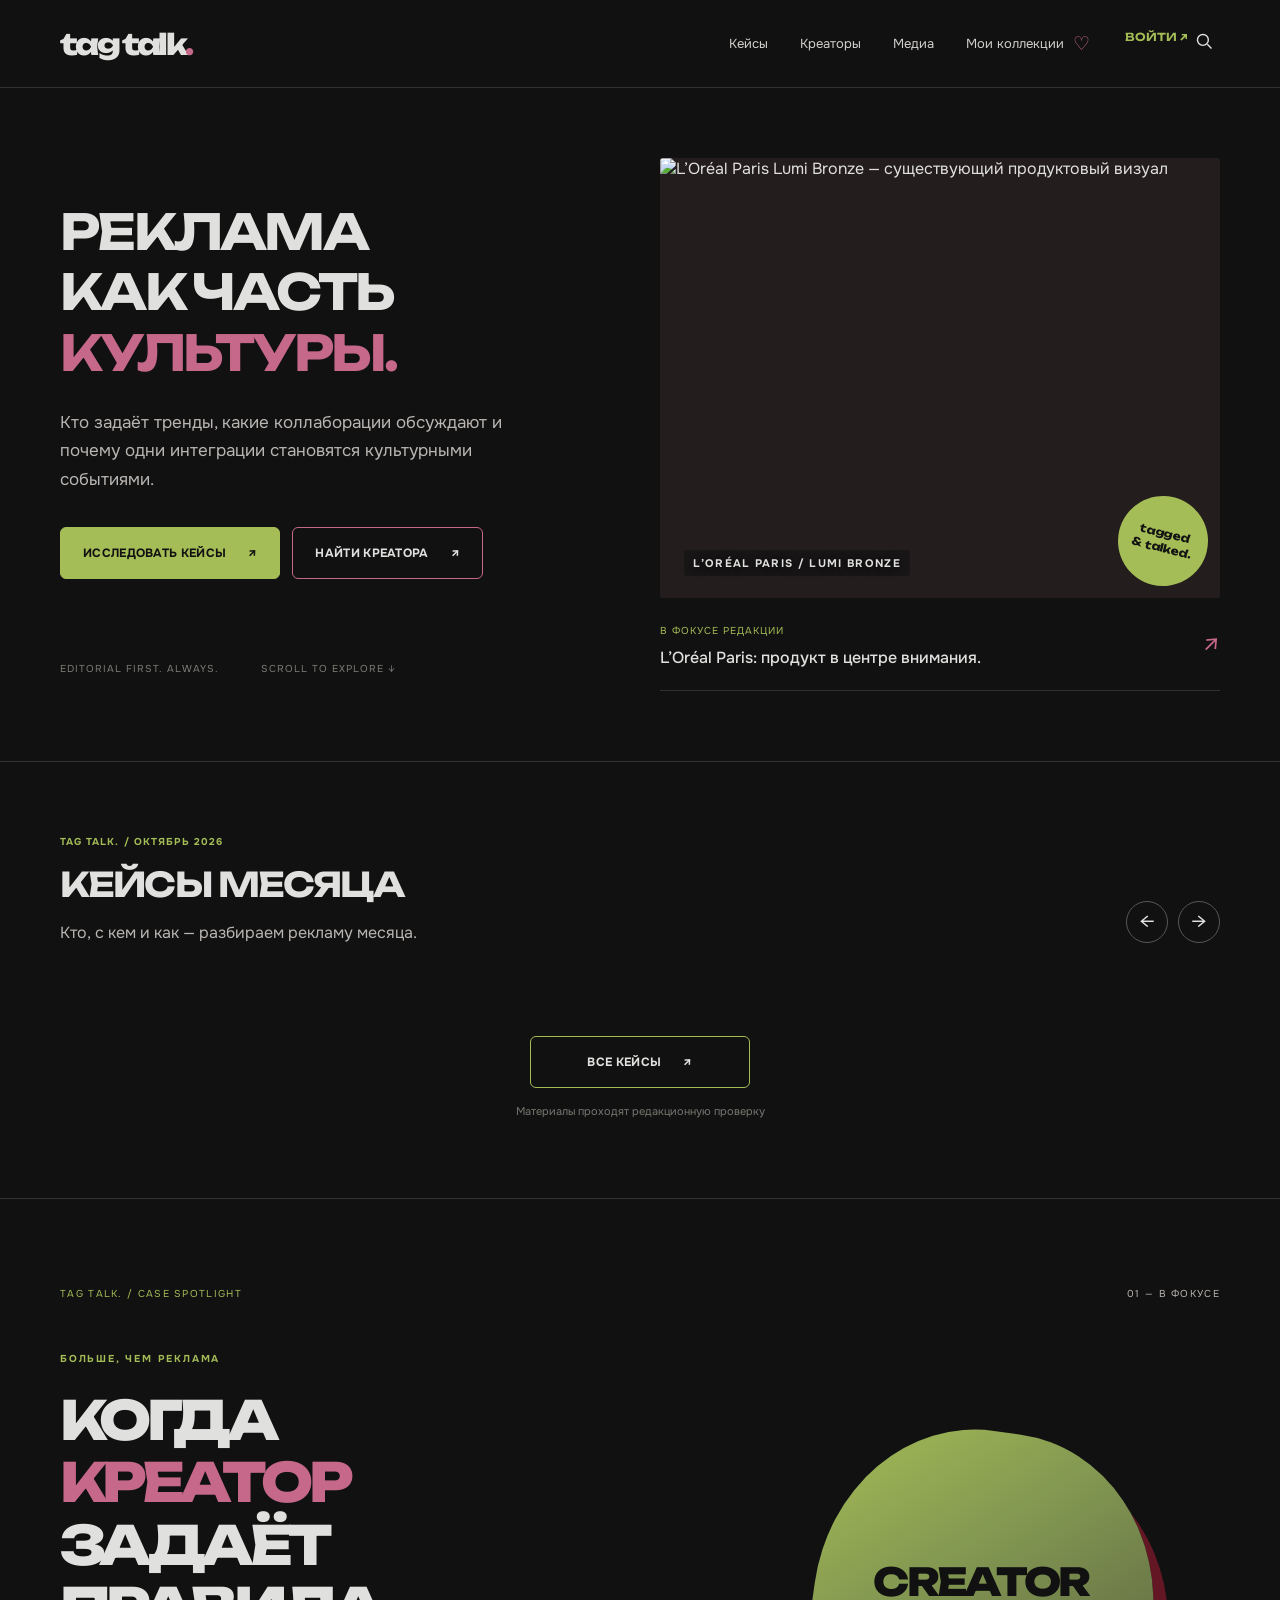
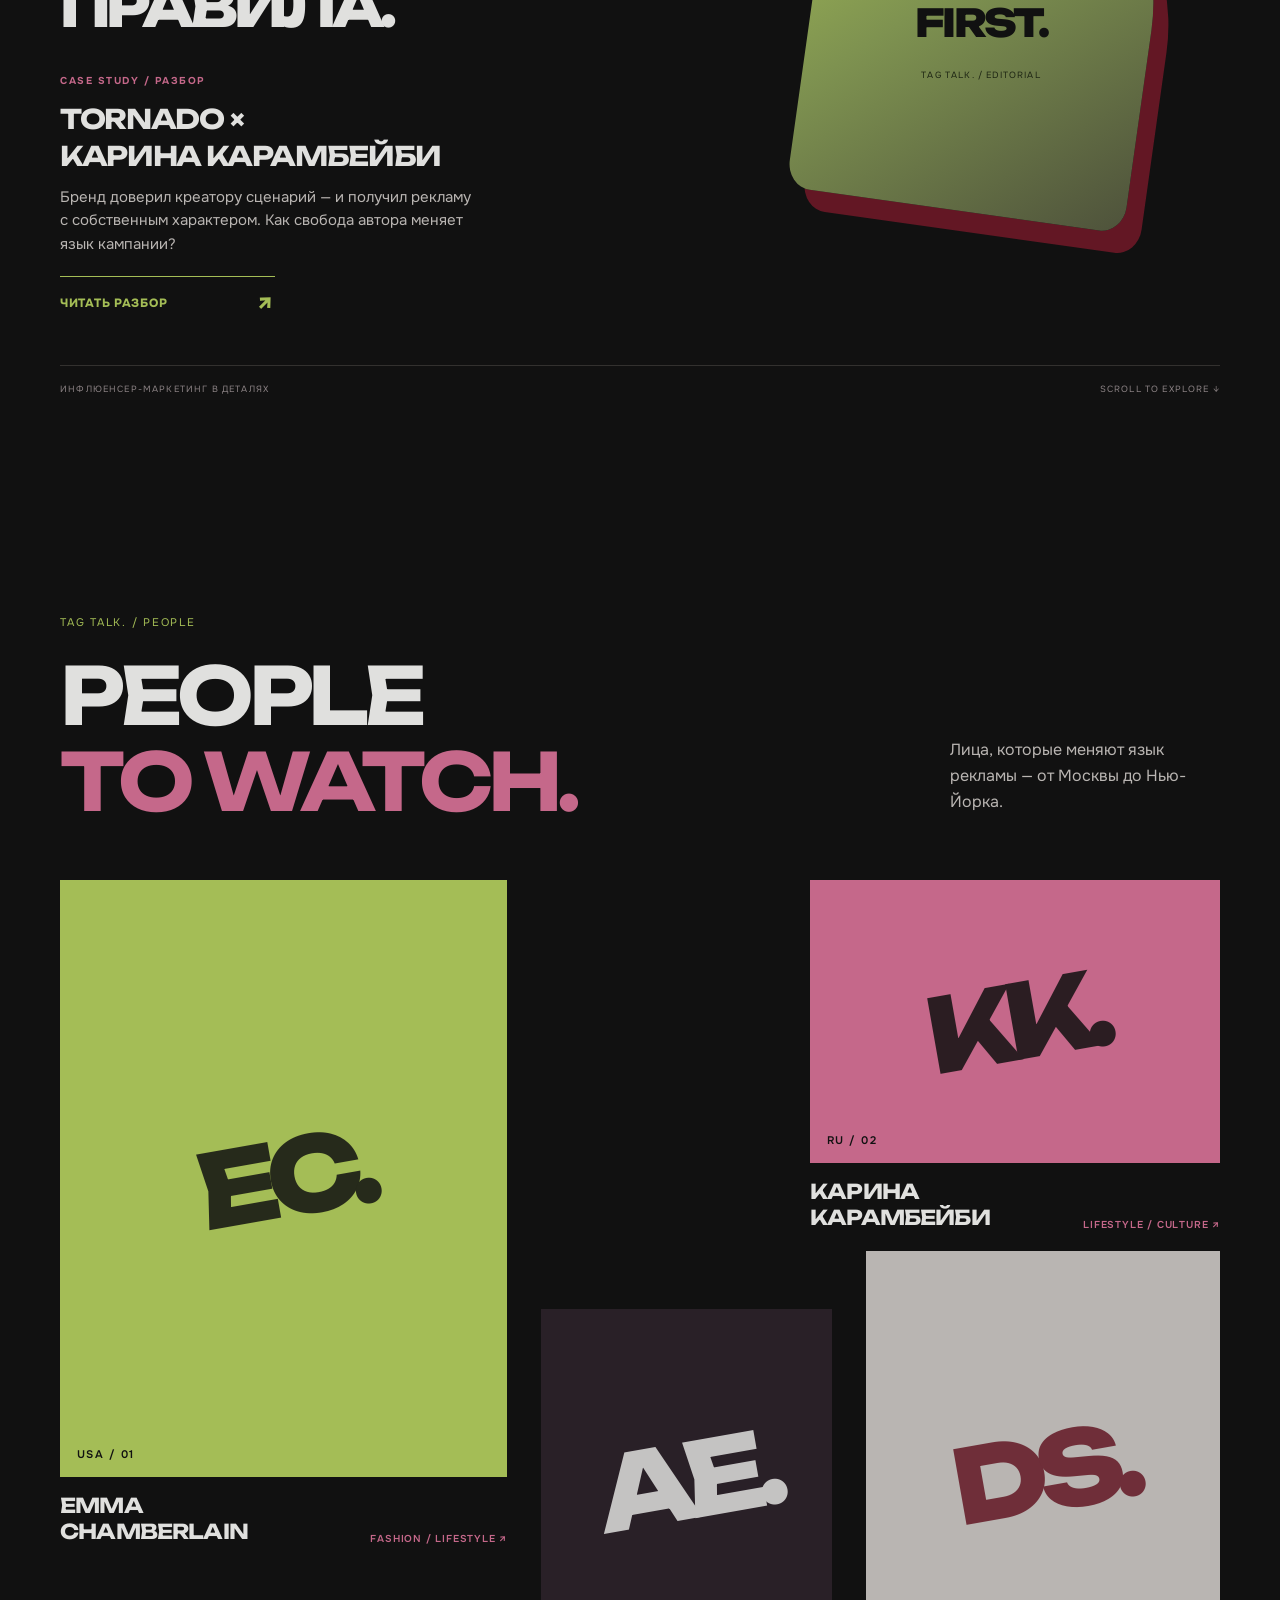
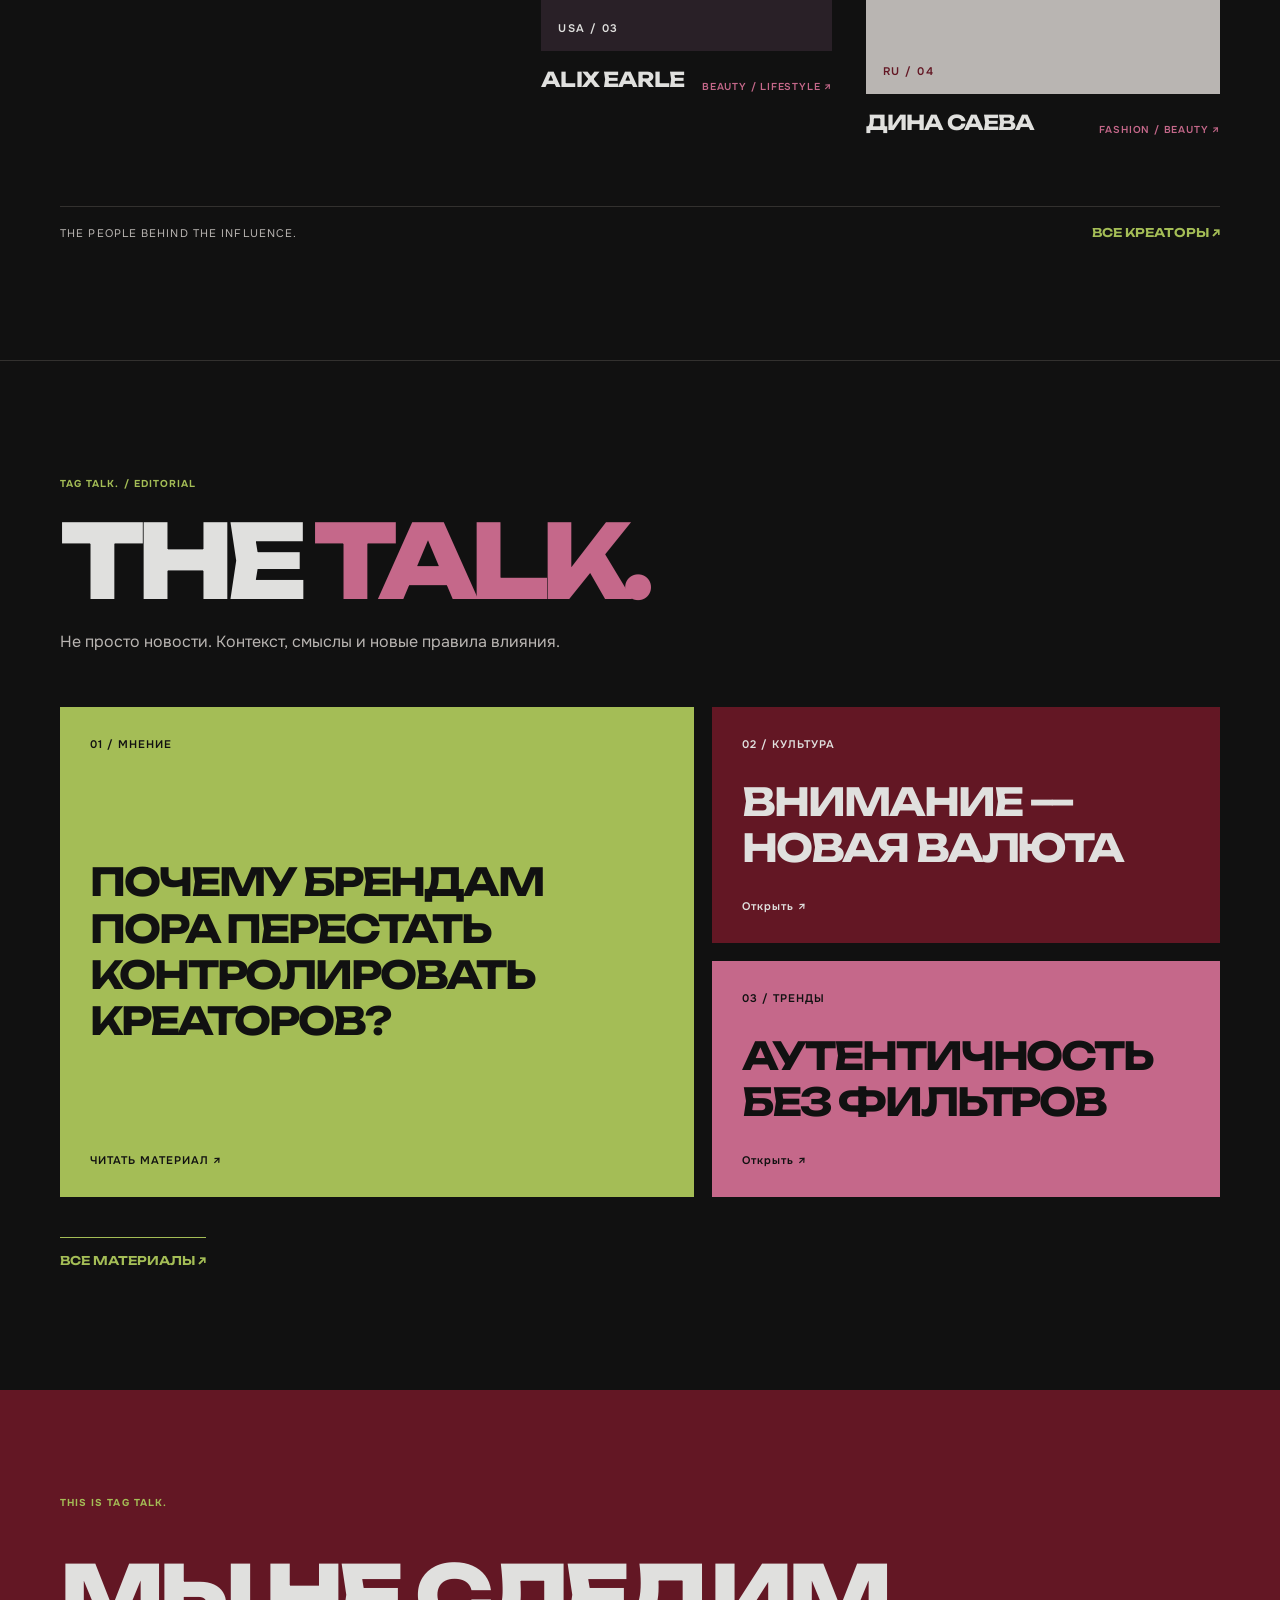
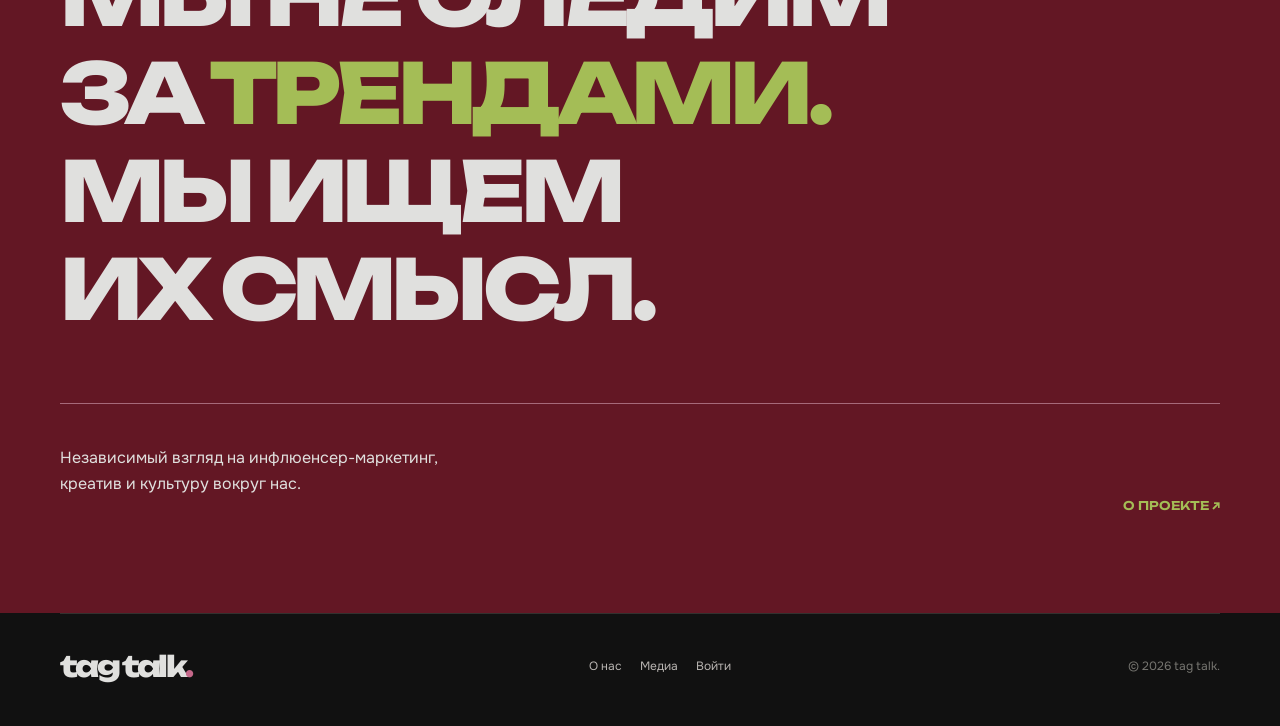
==== commit 47b03543: "Connect homepage navigation to complete site pages" ====
--- a/index.html
+++ b/index.html
@@ -1,6 +1,6 @@
 <!doctype html>
-<html lang="ru"><head><meta charset="UTF-8"><meta name="viewport" content="width=device-width, initial-scale=1"><meta name="theme-color" content="#111111"><title>tag talk. — медиа об инфлюенсер-маркетинге</title><link rel="preconnect" href="https://fonts.googleapis.com"><link rel="preconnect" href="https://fonts.gstatic.com" crossorigin><link href="https://fonts.googleapis.com/css2?family=Onest:wght@400;500;600;700&family=Unbounded:wght@400;500;600;700;800&display=swap" rel="stylesheet"><link rel="stylesheet" href="styles.css?v=20261123-platform-1"></head>
-<body><header class="header"><div class="shell header-inner"><a class="logo" href="#home" aria-label="tag talk. — главная">tag talk<span>.</span></a><nav class="nav" aria-label="Главное меню"><a href="cases.html">Кейсы</a><a href="creators.html">Креаторы</a><a href="media.html">Медиа</a><button class="nav-bookmarks" id="savedBtn" type="button">Мои коллекции <span class="nav-heart" aria-hidden="true">♡</span></button></nav><div class="header-actions"><button class="icon-btn" id="searchBtn" aria-label="Поиск"><svg viewBox="0 0 24 24"><circle cx="10.7" cy="10.7" r="6.5"/><path d="m16 16 5 5"/></svg></button><button class="menu-btn" id="menuBtn" aria-label="Открыть меню">☰</button></div></div></header>
-<main id="home"><section class="hero shell"><div class="hero-copy"><h1>РЕКЛАМА<br>КАК ЧАСТЬ<br><em>КУЛЬТУРЫ.</em></h1><p class="hero-description">Кто задаёт тренды, какие коллаборации обсуждают и почему одни интеграции становятся культурными событиями.</p><div class="hero-ctas"><a href="#cases" class="btn btn-lime">ИССЛЕДОВАТЬ КЕЙСЫ <span>↗</span></a><button class="btn btn-outline" data-coming="Каталог креаторов">НАЙТИ КРЕАТОРА <span>↗</span></button></div><div class="hero-bottom"><span>EDITORIAL FIRST. ALWAYS.</span><span>SCROLL TO EXPLORE ↓</span></div></div><div class="hero-feature"><div class="feature-art"><img class="feature-photo" src="https://i5.walmartimages.com/asr/de98bdfe-46fb-4bed-869a-83bd0480a1b1.7be2d1fc3fc5a1ddd8f944306f25ce66.jpeg?odnBg=FFFFFF&odnHeight=768&odnWidth=768" alt="L’Oréal Paris Lumi Bronze — существующий продуктовый визуал" loading="eager"><div class="feature-photo-caption">L’ORÉAL PARIS / LUMI BRONZE</div><div class="feature-sticker">tagged<br>& talked.</div></div><div class="feature-caption"><div><span class="mini-label">В ФОКУСЕ РЕДАКЦИИ</span><h2>L’Oréal Paris: продукт в центре внимания.</h2></div><span class="feature-arrow">↗</span></div></div></section>
-<section class="cases-section" id="cases"><div class="shell"><div class="section-heading"><div><p class="eyebrow section-index">TAG TALK. / ОКТЯБРЬ 2026</p><h2>КЕЙСЫ МЕСЯЦА</h2><p class="section-subtitle">Кто, с кем и как — разбираем рекламу месяца.</p></div><div class="carousel-controls"><button id="prev" aria-label="Предыдущие кейсы">←</button><button id="next" aria-label="Следующие кейсы">→</button></div></div><div class="carousel-viewport" id="carousel" tabindex="0" aria-label="Карусель кейсов"><div class="carousel-track" id="track"></div></div><div class="section-bottom"><button class="btn btn-all" id="allCases">ВСЕ КЕЙСЫ <span>↗</span></button><span class="fine-print">Материалы проходят редакционную проверку</span></div></div></section><section class="spotlight-section" id="spotlight"><div class="shell"><div class="spotlight-heading"><span class="spotlight-kicker">TAG TALK. / CASE SPOTLIGHT</span><span class="spotlight-counter">01 — В ФОКУСЕ</span></div><div class="spotlight-stage"><div class="spotlight-title"><span class="spotlight-overline">БОЛЬШЕ, ЧЕМ РЕКЛАМА</span><h2>КОГДА<br><span>КРЕАТОР</span><br>ЗАДАЁТ<br>ПРАВИЛА.</h2></div><div class="spotlight-note"><span class="spotlight-note-mark">✳</span><p>НЕ КАЖДАЯ<br>ИНТЕГРАЦИЯ<br>ПОХОЖА НА<br>РЕКЛАМУ.</p></div><div class="spotlight-cutout"><div class="spotlight-cutout-inner"><span>CREATOR<br>FIRST.</span><small>TAG TALK. / EDITORIAL</small></div></div><div class="spotlight-dossier"><span>CASE STUDY / РАЗБОР</span><h3>TORNADO ×<br>КАРИНА КАРАМБЕЙБИ</h3><p>Бренд доверил креатору сценарий — и получил рекламу с собственным характером. Как свобода автора меняет язык кампании?</p><a href="https://tagline.ru/cases/bez-scenariya--kak-tornado-doveril-reklamniy-rolik-karine-karambeybi---3/" target="_blank" rel="noopener noreferrer" class="spotlight-link">ЧИТАТЬ РАЗБОР <span>↗</span></a></div><div class="spotlight-vertical">NOT JUST AN AD. / TAG TALK.</div><div class="spotlight-footer"><span>ИНФЛЮЕНСЕР-МАРКЕТИНГ В ДЕТАЛЯХ</span><span>SCROLL TO EXPLORE ↓</span></div></div></div></section><section class="creators-section" id="creators"><div class="shell"><div class="creators-intro"><span class="creators-eyebrow">TAG TALK. / PEOPLE</span><h2>PEOPLE<br><em>TO WATCH.</em></h2><p>Лица, которые меняют язык рекламы — от Москвы до Нью-Йорка.</p></div><div class="creators-gallery"><a class="creator-person creator-emma" href="https://www.instagram.com/emmachamberlain/" target="_blank" rel="noopener noreferrer"><div class="creator-portrait"><span class="creator-monogram">EC.</span><span class="creator-country">USA / 01</span></div><div class="creator-meta"><h3>EMMA<br>CHAMBERLAIN</h3><span>FASHION / LIFESTYLE ↗</span></div></a><a class="creator-person creator-karina" href="https://www.instagram.com/karinakarambaby/" target="_blank" rel="noopener noreferrer"><div class="creator-portrait"><span class="creator-monogram">KK.</span><span class="creator-country">RU / 02</span></div><div class="creator-meta"><h3>КАРИНА<br>КАРАМБЕЙБИ</h3><span>LIFESTYLE / CULTURE ↗</span></div></a><a class="creator-person creator-alix" href="https://www.instagram.com/alix_earle/" target="_blank" rel="noopener noreferrer"><div class="creator-portrait"><span class="creator-monogram">AE.</span><span class="creator-country">USA / 03</span></div><div class="creator-meta"><h3>ALIX EARLE</h3><span>BEAUTY / LIFESTYLE ↗</span></div></a><a class="creator-person creator-dina" href="https://www.instagram.com/senoritasaeva/" target="_blank" rel="noopener noreferrer"><div class="creator-portrait"><span class="creator-monogram">DS.</span><span class="creator-country">RU / 04</span></div><div class="creator-meta"><h3>ДИНА САЕВА</h3><span>FASHION / BEAUTY ↗</span></div></a></div><div class="creators-outro"><span>THE PEOPLE BEHIND THE INFLUENCE.</span><a href="creators.html" aria-label="Все креаторы">ВСЕ КРЕАТОРЫ <span>↗</span></a></div></div></section><section class="editorial-section" id="media"><div class="shell"><div class="editorial-heading"><span class="eyebrow">TAG TALK. / EDITORIAL</span><h2>THE <em>TALK.</em></h2><p>Не просто новости. Контекст, смыслы и новые правила влияния.</p></div><div class="editorial-grid"><a class="editorial-feature" href="article.html?id=creator-first"><span class="editorial-tag">01 / МНЕНИЕ</span><strong>ПОЧЕМУ БРЕНДАМ ПОРА ПЕРЕСТАТЬ КОНТРОЛИРОВАТЬ КРЕАТОРОВ?</strong><span>ЧИТАТЬ МАТЕРИАЛ ↗</span></a><a class="editorial-side" href="article.html?id=attention"><span>02 / КУЛЬТУРА</span><strong>ВНИМАНИЕ — НОВАЯ ВАЛЮТА</strong><span>Открыть ↗</span></a><a class="editorial-side editorial-pink" href="article.html?id=authenticity"><span>03 / ТРЕНДЫ</span><strong>АУТЕНТИЧНОСТЬ БЕЗ ФИЛЬТРОВ</strong><span>Открыть ↗</span></a></div><a class="editorial-all" href="media.html">ВСЕ МАТЕРИАЛЫ ↗</a></div></section><section class="manifesto-section"><div class="shell"><span class="eyebrow">THIS IS TAG TALK.</span><h2>МЫ НЕ СЛЕДИМ<br>ЗА <em>ТРЕНДАМИ.</em><br>МЫ ИЩЕМ<br>ИХ СМЫСЛ.</h2><div class="manifesto-bottom"><p>Независимый взгляд на инфлюенсер-маркетинг, креатив и культуру вокруг нас.</p><a href="about.html">О ПРОЕКТЕ ↗</a></div></div></section></main>
+<html lang="ru"><head><meta charset="UTF-8"><meta name="viewport" content="width=device-width, initial-scale=1"><meta name="theme-color" content="#111111"><title>tag talk. — медиа об инфлюенсер-маркетинге</title><link rel="preconnect" href="https://fonts.googleapis.com"><link rel="preconnect" href="https://fonts.gstatic.com" crossorigin><link href="https://fonts.googleapis.com/css2?family=Onest:wght@400;500;600;700&family=Unbounded:wght@400;500;600;700;800&display=swap" rel="stylesheet"><link rel="stylesheet" href="styles.css?v=20261124-platform-2"></head>
+<body><header class="header"><div class="shell header-inner"><a class="logo" href="#home" aria-label="tag talk. — главная">tag talk<span>.</span></a><nav class="nav" aria-label="Главное меню"><a href="cases.html">Кейсы</a><a href="creators.html">Креаторы</a><a href="media.html">Медиа</a><a class="nav-bookmarks" href="collections.html">Мои коллекции <span class="nav-heart" aria-hidden="true">♡</span></a></nav><div class="header-actions"><a class="account-link" href="login.html">ВОЙТИ ↗</a><button class="icon-btn" id="searchBtn" aria-label="Поиск"><svg viewBox="0 0 24 24"><circle cx="10.7" cy="10.7" r="6.5"/><path d="m16 16 5 5"/></svg></button><button class="menu-btn" id="menuBtn" aria-label="Открыть меню">☰</button></div></div></header>
+<main id="home"><section class="hero shell"><div class="hero-copy"><h1>РЕКЛАМА<br>КАК ЧАСТЬ<br><em>КУЛЬТУРЫ.</em></h1><p class="hero-description">Кто задаёт тренды, какие коллаборации обсуждают и почему одни интеграции становятся культурными событиями.</p><div class="hero-ctas"><a href="cases.html" class="btn btn-lime">ИССЛЕДОВАТЬ КЕЙСЫ <span>↗</span></a><a class="btn btn-outline" href="creators.html">НАЙТИ КРЕАТОРА <span>↗</span></a></div><div class="hero-bottom"><span>EDITORIAL FIRST. ALWAYS.</span><span>SCROLL TO EXPLORE ↓</span></div></div><div class="hero-feature"><div class="feature-art"><img class="feature-photo" src="https://i5.walmartimages.com/asr/de98bdfe-46fb-4bed-869a-83bd0480a1b1.7be2d1fc3fc5a1ddd8f944306f25ce66.jpeg?odnBg=FFFFFF&odnHeight=768&odnWidth=768" alt="L’Oréal Paris Lumi Bronze — существующий продуктовый визуал" loading="eager"><div class="feature-photo-caption">L’ORÉAL PARIS / LUMI BRONZE</div><div class="feature-sticker">tagged<br>& talked.</div></div><div class="feature-caption"><div><span class="mini-label">В ФОКУСЕ РЕДАКЦИИ</span><h2>L’Oréal Paris: продукт в центре внимания.</h2></div><span class="feature-arrow">↗</span></div></div></section>
+<section class="cases-section" id="cases"><div class="shell"><div class="section-heading"><div><p class="eyebrow section-index">TAG TALK. / ОКТЯБРЬ 2026</p><h2>КЕЙСЫ МЕСЯЦА</h2><p class="section-subtitle">Кто, с кем и как — разбираем рекламу месяца.</p></div><div class="carousel-controls"><button id="prev" aria-label="Предыдущие кейсы">←</button><button id="next" aria-label="Следующие кейсы">→</button></div></div><div class="carousel-viewport" id="carousel" tabindex="0" aria-label="Карусель кейсов"><div class="carousel-track" id="track"></div></div><div class="section-bottom"><a class="btn btn-all" href="cases.html">ВСЕ КЕЙСЫ <span>↗</span></a><span class="fine-print">Материалы проходят редакционную проверку</span></div></div></section><section class="spotlight-section" id="spotlight"><div class="shell"><div class="spotlight-heading"><span class="spotlight-kicker">TAG TALK. / CASE SPOTLIGHT</span><span class="spotlight-counter">01 — В ФОКУСЕ</span></div><div class="spotlight-stage"><div class="spotlight-title"><span class="spotlight-overline">БОЛЬШЕ, ЧЕМ РЕКЛАМА</span><h2>КОГДА<br><span>КРЕАТОР</span><br>ЗАДАЁТ<br>ПРАВИЛА.</h2></div><div class="spotlight-note"><span class="spotlight-note-mark">✳</span><p>НЕ КАЖДАЯ<br>ИНТЕГРАЦИЯ<br>ПОХОЖА НА<br>РЕКЛАМУ.</p></div><div class="spotlight-cutout"><div class="spotlight-cutout-inner"><span>CREATOR<br>FIRST.</span><small>TAG TALK. / EDITORIAL</small></div></div><div class="spotlight-dossier"><span>CASE STUDY / РАЗБОР</span><h3>TORNADO ×<br>КАРИНА КАРАМБЕЙБИ</h3><p>Бренд доверил креатору сценарий — и получил рекламу с собственным характером. Как свобода автора меняет язык кампании?</p><a href="https://tagline.ru/cases/bez-scenariya--kak-tornado-doveril-reklamniy-rolik-karine-karambeybi---3/" target="_blank" rel="noopener noreferrer" class="spotlight-link">ЧИТАТЬ РАЗБОР <span>↗</span></a></div><div class="spotlight-vertical">NOT JUST AN AD. / TAG TALK.</div><div class="spotlight-footer"><span>ИНФЛЮЕНСЕР-МАРКЕТИНГ В ДЕТАЛЯХ</span><span>SCROLL TO EXPLORE ↓</span></div></div></div></section><section class="creators-section" id="creators"><div class="shell"><div class="creators-intro"><span class="creators-eyebrow">TAG TALK. / PEOPLE</span><h2>PEOPLE<br><em>TO WATCH.</em></h2><p>Лица, которые меняют язык рекламы — от Москвы до Нью-Йорка.</p></div><div class="creators-gallery"><a class="creator-person creator-emma" href="https://www.instagram.com/emmachamberlain/" target="_blank" rel="noopener noreferrer"><div class="creator-portrait"><span class="creator-monogram">EC.</span><span class="creator-country">USA / 01</span></div><div class="creator-meta"><h3>EMMA<br>CHAMBERLAIN</h3><span>FASHION / LIFESTYLE ↗</span></div></a><a class="creator-person creator-karina" href="https://www.instagram.com/karinakarambaby/" target="_blank" rel="noopener noreferrer"><div class="creator-portrait"><span class="creator-monogram">KK.</span><span class="creator-country">RU / 02</span></div><div class="creator-meta"><h3>КАРИНА<br>КАРАМБЕЙБИ</h3><span>LIFESTYLE / CULTURE ↗</span></div></a><a class="creator-person creator-alix" href="https://www.instagram.com/alix_earle/" target="_blank" rel="noopener noreferrer"><div class="creator-portrait"><span class="creator-monogram">AE.</span><span class="creator-country">USA / 03</span></div><div class="creator-meta"><h3>ALIX EARLE</h3><span>BEAUTY / LIFESTYLE ↗</span></div></a><a class="creator-person creator-dina" href="https://www.instagram.com/senoritasaeva/" target="_blank" rel="noopener noreferrer"><div class="creator-portrait"><span class="creator-monogram">DS.</span><span class="creator-country">RU / 04</span></div><div class="creator-meta"><h3>ДИНА САЕВА</h3><span>FASHION / BEAUTY ↗</span></div></a></div><div class="creators-outro"><span>THE PEOPLE BEHIND THE INFLUENCE.</span><a href="creators.html" aria-label="Все креаторы">ВСЕ КРЕАТОРЫ <span>↗</span></a></div></div></section><section class="editorial-section" id="media"><div class="shell"><div class="editorial-heading"><span class="eyebrow">TAG TALK. / EDITORIAL</span><h2>THE <em>TALK.</em></h2><p>Не просто новости. Контекст, смыслы и новые правила влияния.</p></div><div class="editorial-grid"><a class="editorial-feature" href="article.html?id=creator-first"><span class="editorial-tag">01 / МНЕНИЕ</span><strong>ПОЧЕМУ БРЕНДАМ ПОРА ПЕРЕСТАТЬ КОНТРОЛИРОВАТЬ КРЕАТОРОВ?</strong><span>ЧИТАТЬ МАТЕРИАЛ ↗</span></a><a class="editorial-side" href="article.html?id=attention"><span>02 / КУЛЬТУРА</span><strong>ВНИМАНИЕ — НОВАЯ ВАЛЮТА</strong><span>Открыть ↗</span></a><a class="editorial-side editorial-pink" href="article.html?id=authenticity"><span>03 / ТРЕНДЫ</span><strong>АУТЕНТИЧНОСТЬ БЕЗ ФИЛЬТРОВ</strong><span>Открыть ↗</span></a></div><a class="editorial-all" href="media.html">ВСЕ МАТЕРИАЛЫ ↗</a></div></section><section class="manifesto-section"><div class="shell"><span class="eyebrow">THIS IS TAG TALK.</span><h2>МЫ НЕ СЛЕДИМ<br>ЗА <em>ТРЕНДАМИ.</em><br>МЫ ИЩЕМ<br>ИХ СМЫСЛ.</h2><div class="manifesto-bottom"><p>Независимый взгляд на инфлюенсер-маркетинг, креатив и культуру вокруг нас.</p><a href="about.html">О ПРОЕКТЕ ↗</a></div></div></section></main>
 <dialog id="modal" class="modal"><div class="modal-header"><strong id="modalTitle">tag talk.</strong><button id="closeModal" aria-label="Закрыть">✕</button></div><div id="modalContent"></div></dialog><footer class="footer shell"><a class="logo" href="#home">tag talk<span>.</span></a><div class="footer-links"><a href="about.html">О нас</a><a href="media.html">Медиа</a><a href="login.html">Войти</a><a href="mailto:hello@tagtalk.example" style="display:none">Контакты</a></div><p>© 2026 tag talk.</p></footer><script src="script.js"></script></body></html>
--- a/styles.css
+++ b/styles.css
@@ -64,3 +64,64 @@
 .creators-outro a{font:600 12px Unbounded,sans-serif;color:var(--apple);text-decoration:none}
 @media(max-width:850px){.creators-gallery{grid-template-columns:1fr 1fr;grid-template-areas:"emma karina" "alix dina";gap:35px 24px}.creator-karina{max-width:none}.creator-karina .creator-portrait{aspect-ratio:4/5}.creator-alix,.creator-dina{margin-top:0}.creators-intro{grid-template-columns:1fr 200px}}
 @media(max-width:600px){.creators-section{padding:70px 0 80px}.creators-intro{display:block;margin-bottom:35px}.creators-intro h2{font-size:clamp(37px,10vw,56px);margin:16px 0}.creators-intro p{max-width:290px;font-size:14px}.creators-gallery{gap:32px 14px}.creator-meta h3{font-size:clamp(11px,3vw,16px)}.creator-meta>span{font-size:9px}.creator-monogram{font-size:clamp(42px,12vw,70px)}.creators-outro{margin-top:48px}.creators-outro>span{max-width:140px;font-size:9px}.creators-outro a{font-size:10px}}
+
+/* FULL PLATFORM / EDITORIAL */
+.platform-main{padding-top:75px;padding-bottom:120px;min-height:72vh}
+.page-top{padding:18px 0 75px;border-bottom:1px solid var(--border);margin-bottom:36px}
+.page-top h1,.auth-wrap h1,.detail-layout h1,.reading-layout h1{font:800 clamp(40px,7vw,94px)/1.13 Unbounded,sans-serif;letter-spacing:-.065em;margin:18px 0 28px;overflow-wrap:anywhere}
+.page-top>p{font-size:18px;line-height:1.55;color:var(--muted);max-width:650px}
+.pink{color:var(--posie)}
+.account-link{font:600 11px Unbounded,sans-serif;color:var(--apple);white-space:nowrap}
+.filters{display:flex;gap:15px;margin-bottom:45px}
+.filters input,.filters select,.auth-form input{border:1px solid #555;background:#1b1b1b;color:var(--text);padding:16px 18px;border-radius:0;outline-offset:3px;font:14px Onest,sans-serif}
+.filters input{flex:1;min-width:0}.filters select{min-width:190px}
+.archive-grid,.people-grid{display:grid;grid-template-columns:repeat(2,minmax(0,1fr));gap:70px 30px}
+.people-grid{grid-template-columns:repeat(3,minmax(0,1fr))}
+.archive-card{min-width:0}.archive-card>a{display:block}.archive-card h2{font:700 clamp(19px,2.2vw,28px)/1.28 Unbounded,sans-serif;letter-spacing:-.045em;margin:15px 0}.archive-card p{font-size:15px;color:var(--muted);line-height:1.6;max-width:490px}
+.archive-art{position:relative;display:flex;align-items:center;justify-content:center;aspect-ratio:1.42;overflow:hidden;padding:20px;transition:filter .25s,transform .25s}
+.archive-card a:hover .archive-art{filter:brightness(1.1);transform:translateY(-4px)}
+.archive-art strong{font:800 clamp(42px,8vw,110px)/1 Unbounded,sans-serif;letter-spacing:-.09em;transform:rotate(-8deg);max-width:100%;overflow-wrap:anywhere;text-align:center}
+.archive-art .art-top,.archive-art .art-bottom{position:absolute;font:600 10px Onest,sans-serif;letter-spacing:.13em}
+.art-top{top:18px;left:20px}.art-bottom{bottom:18px;right:20px}
+.tone-green{background:var(--apple);color:#111}.tone-pink{background:var(--posie);color:#111}.tone-wine{background:var(--merlot);color:#e0e0de}.tone-cream{background:#e0e0de;color:var(--merlot)}
+.archive-meta{display:flex;justify-content:space-between;gap:12px;margin-top:18px;color:var(--posie);font:600 10px Onest,sans-serif;letter-spacing:.1em}
+.save-toggle{background:none;border:0;border-bottom:1px solid var(--apple);padding:12px 0;color:var(--apple);font:600 11px Unbounded,sans-serif;margin-top:14px;text-align:left}
+.detail-layout,.reading-layout{max-width:1000px;margin:auto}
+.back-link{display:block;color:var(--apple);font:600 12px Unbounded,sans-serif;margin-bottom:48px}
+.detail-layout>.eyebrow,.reading-layout>.eyebrow{color:var(--posie)}
+.detail-lead{font-size:clamp(18px,2.5vw,28px);line-height:1.45;max-width:750px;color:var(--muted);margin-bottom:55px}
+.detail-layout>.archive-art,.reading-layout>.archive-art{aspect-ratio:1.9}
+.detail-copy{display:grid;grid-template-columns:1fr 2fr;gap:40px;margin:60px 0;border-top:1px solid var(--border);padding-top:30px}
+.detail-copy>span{font-size:12px;color:var(--posie)}
+.detail-copy h2{font:700 clamp(22px,3vw,35px) Unbounded,sans-serif}
+.detail-copy p,.article-body p{font-size:18px;line-height:1.85;color:var(--muted)}
+.article-body{max-width:740px;margin:60px auto}
+.action-link,.text-link{display:inline-block;color:var(--apple);font:600 12px Unbounded,sans-serif;margin-top:20px}
+.empty-state{padding:55px 0}.empty-state h2{font:700 35px Unbounded,sans-serif}
+.about-layout{display:grid;grid-template-columns:1fr 1fr;gap:80px;padding:50px 0}
+.about-layout>p{font:600 clamp(21px,2.6vw,35px)/1.5 Onest,sans-serif}
+.about-layout h2{font:700 25px Unbounded,sans-serif}.about-layout div p{line-height:1.8;color:var(--muted)}
+.auth-wrap{max-width:620px;margin:30px auto 80px}.auth-wrap>p{color:var(--muted);line-height:1.6}
+.auth-form{display:grid;gap:23px;margin:35px 0}.auth-form label{display:grid;gap:9px;font-size:13px}.auth-form input{width:100%}.auth-form button{justify-self:start}
+.auth-status{color:var(--posie);line-height:1.5}.auth-disclaimer{display:block;margin-top:35px;color:var(--muted);line-height:1.6}
+.footer-links{display:flex;gap:18px;flex-wrap:wrap}.footer-links a{font-size:12px;color:var(--muted)}
+.editorial-section{padding:110px 0 120px;border-top:1px solid var(--border)}
+.editorial-heading h2{font:800 clamp(54px,8vw,110px)/1 Unbounded,sans-serif;letter-spacing:-.08em;margin:18px 0}
+.editorial-heading h2 em{font-style:normal;color:var(--posie)}
+.editorial-heading p{font-size:16px;color:var(--muted);margin-bottom:55px}
+.editorial-grid{display:grid;grid-template-columns:1.25fr 1fr;grid-template-rows:repeat(2,minmax(220px,auto));gap:18px}
+.editorial-grid>a{padding:30px;display:flex;flex-direction:column;justify-content:space-between;gap:24px;min-width:0}
+.editorial-grid>a>span{font:600 11px Onest,sans-serif;letter-spacing:.09em}
+.editorial-grid>a strong{font:700 clamp(22px,3vw,43px)/1.2 Unbounded,sans-serif;letter-spacing:-.055em}
+.editorial-feature{grid-row:span 2;background:var(--apple);color:#111;min-height:490px}
+.editorial-side{background:var(--merlot);color:var(--text)}
+.editorial-pink{background:var(--posie);color:#111}
+.editorial-all{display:inline-block;border-top:1px solid var(--apple);color:var(--apple);font:600 12px Unbounded,sans-serif;padding-top:15px;margin-top:40px}
+.manifesto-section{background:var(--merlot);padding:100px 0}
+.manifesto-section h2{font:800 clamp(36px,6.5vw,88px)/1.18 Unbounded,sans-serif;letter-spacing:-.065em;margin:35px 0 65px}
+.manifesto-section h2 em{font-style:normal;color:var(--apple)}
+.manifesto-bottom{display:flex;justify-content:space-between;align-items:end;gap:30px;border-top:1px solid #a66a7a;padding-top:25px}
+.manifesto-bottom p{max-width:410px;line-height:1.6}
+.manifesto-bottom a{font:600 12px Unbounded,sans-serif;color:var(--apple)}
+@media(max-width:850px){.people-grid{grid-template-columns:repeat(2,minmax(0,1fr))}.archive-grid{gap:45px 22px}.editorial-section{padding:75px 0}.editorial-feature{min-height:370px}.editorial-grid>a{padding:22px}}
+@media(max-width:600px){.platform-main{padding-top:40px;padding-bottom:70px}.page-top{padding-bottom:35px}.page-top h1,.auth-wrap h1,.detail-layout h1,.reading-layout h1{font-size:clamp(32px,9vw,52px)}.page-top>p{font-size:15px}.filters{flex-direction:column}.filters select{width:100%}.archive-grid,.people-grid{grid-template-columns:1fr;gap:45px}.archive-art strong{font-size:clamp(52px,16vw,85px)}.detail-copy,.about-layout{grid-template-columns:1fr;gap:12px}.detail-layout>.archive-art,.reading-layout>.archive-art{aspect-ratio:1.2}.detail-lead{margin-bottom:30px}.article-body p,.detail-copy p{font-size:16px}.editorial-grid{grid-template-columns:1fr;grid-template-rows:auto}.editorial-feature{grid-row:auto;min-height:330px}.editorial-side{min-height:210px}.editorial-heading h2{font-size:clamp(48px,12vw,70px)}.manifesto-section{padding:70px 0}.manifesto-bottom{align-items:start;flex-direction:column}.footer-links{gap:10px}}
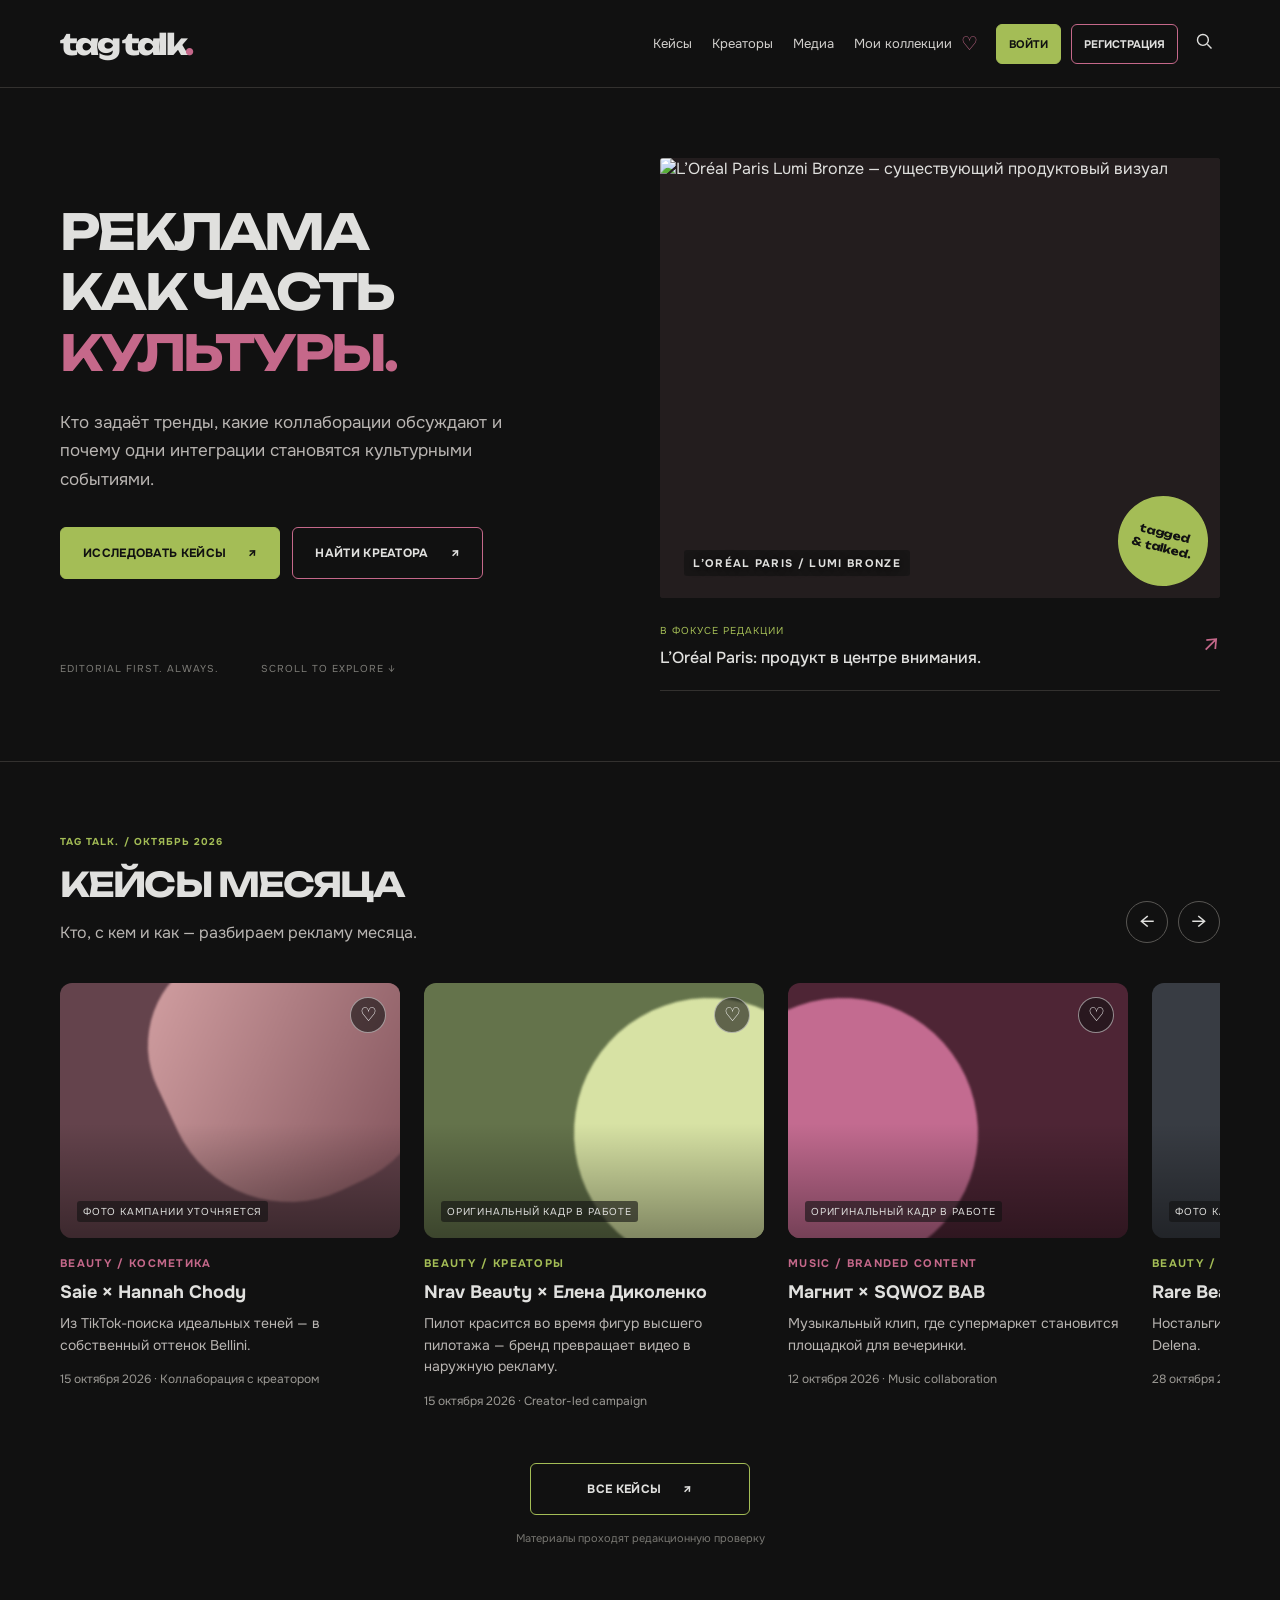
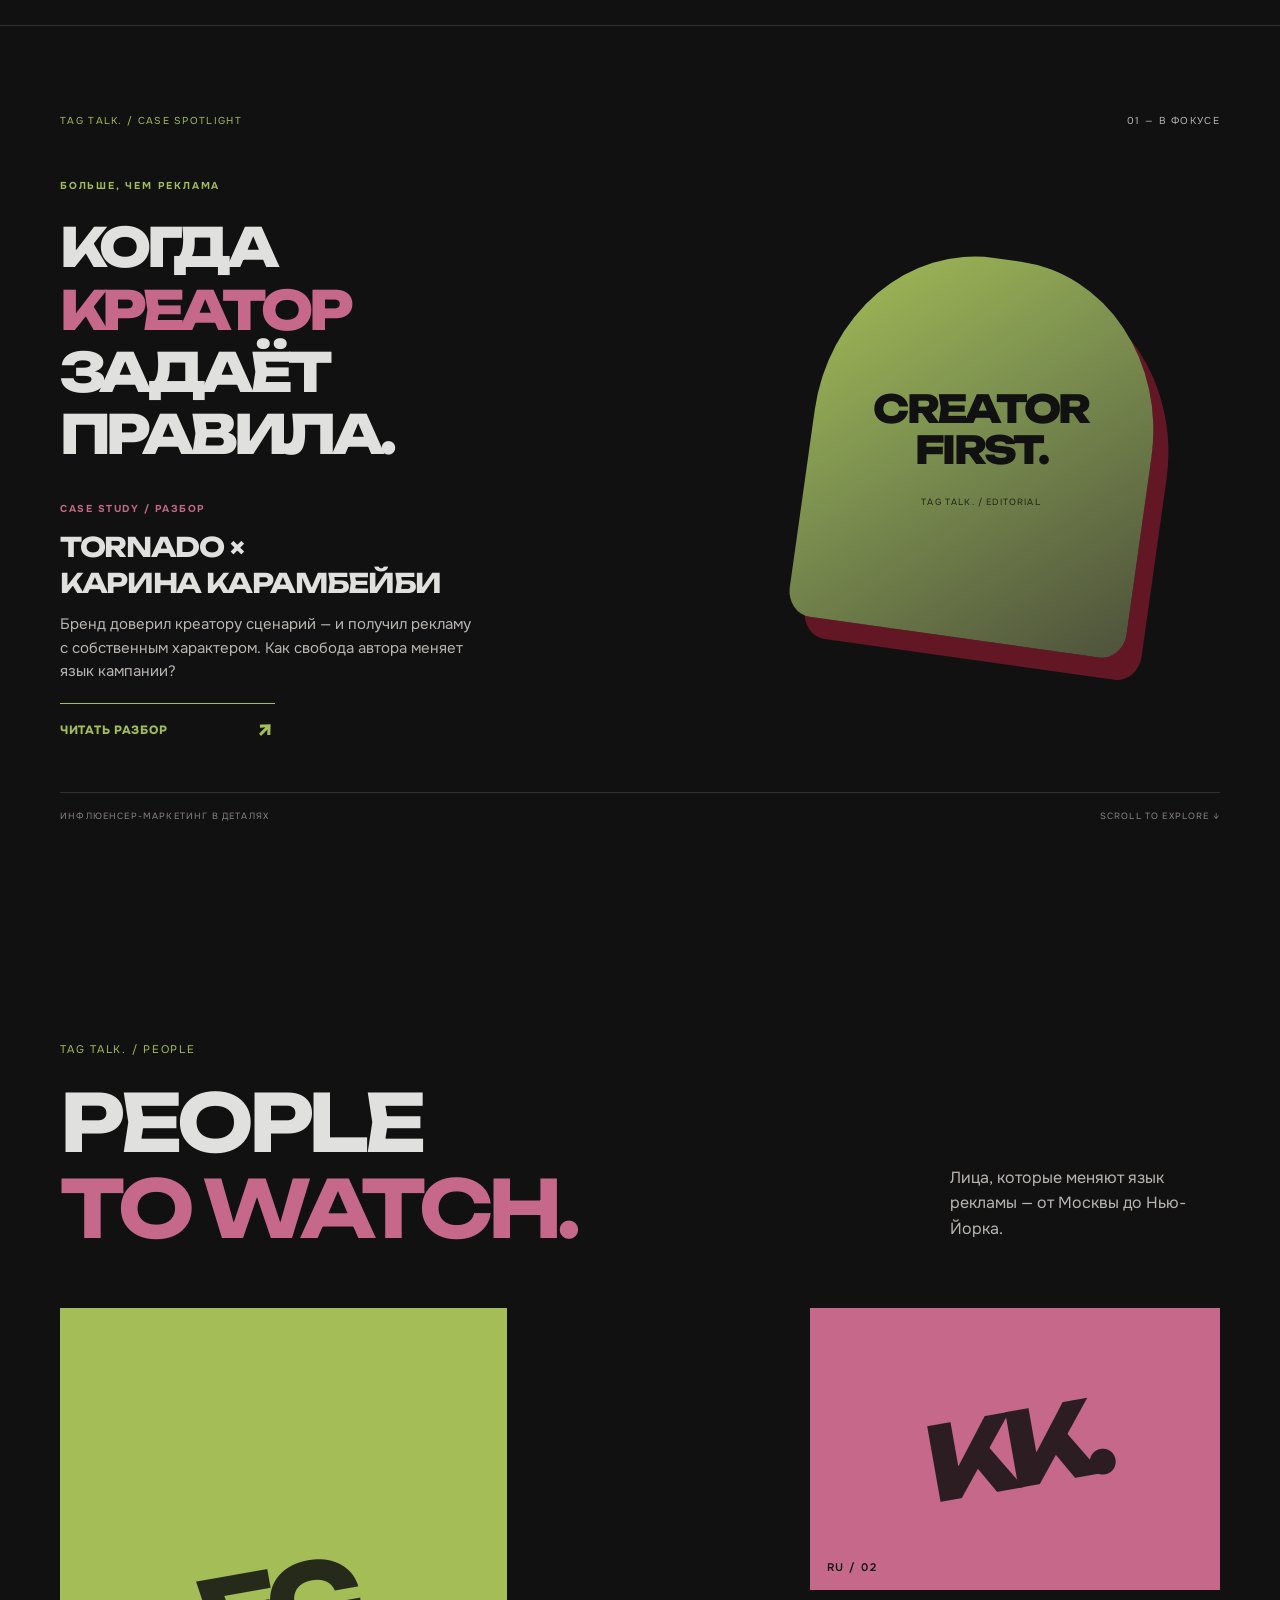
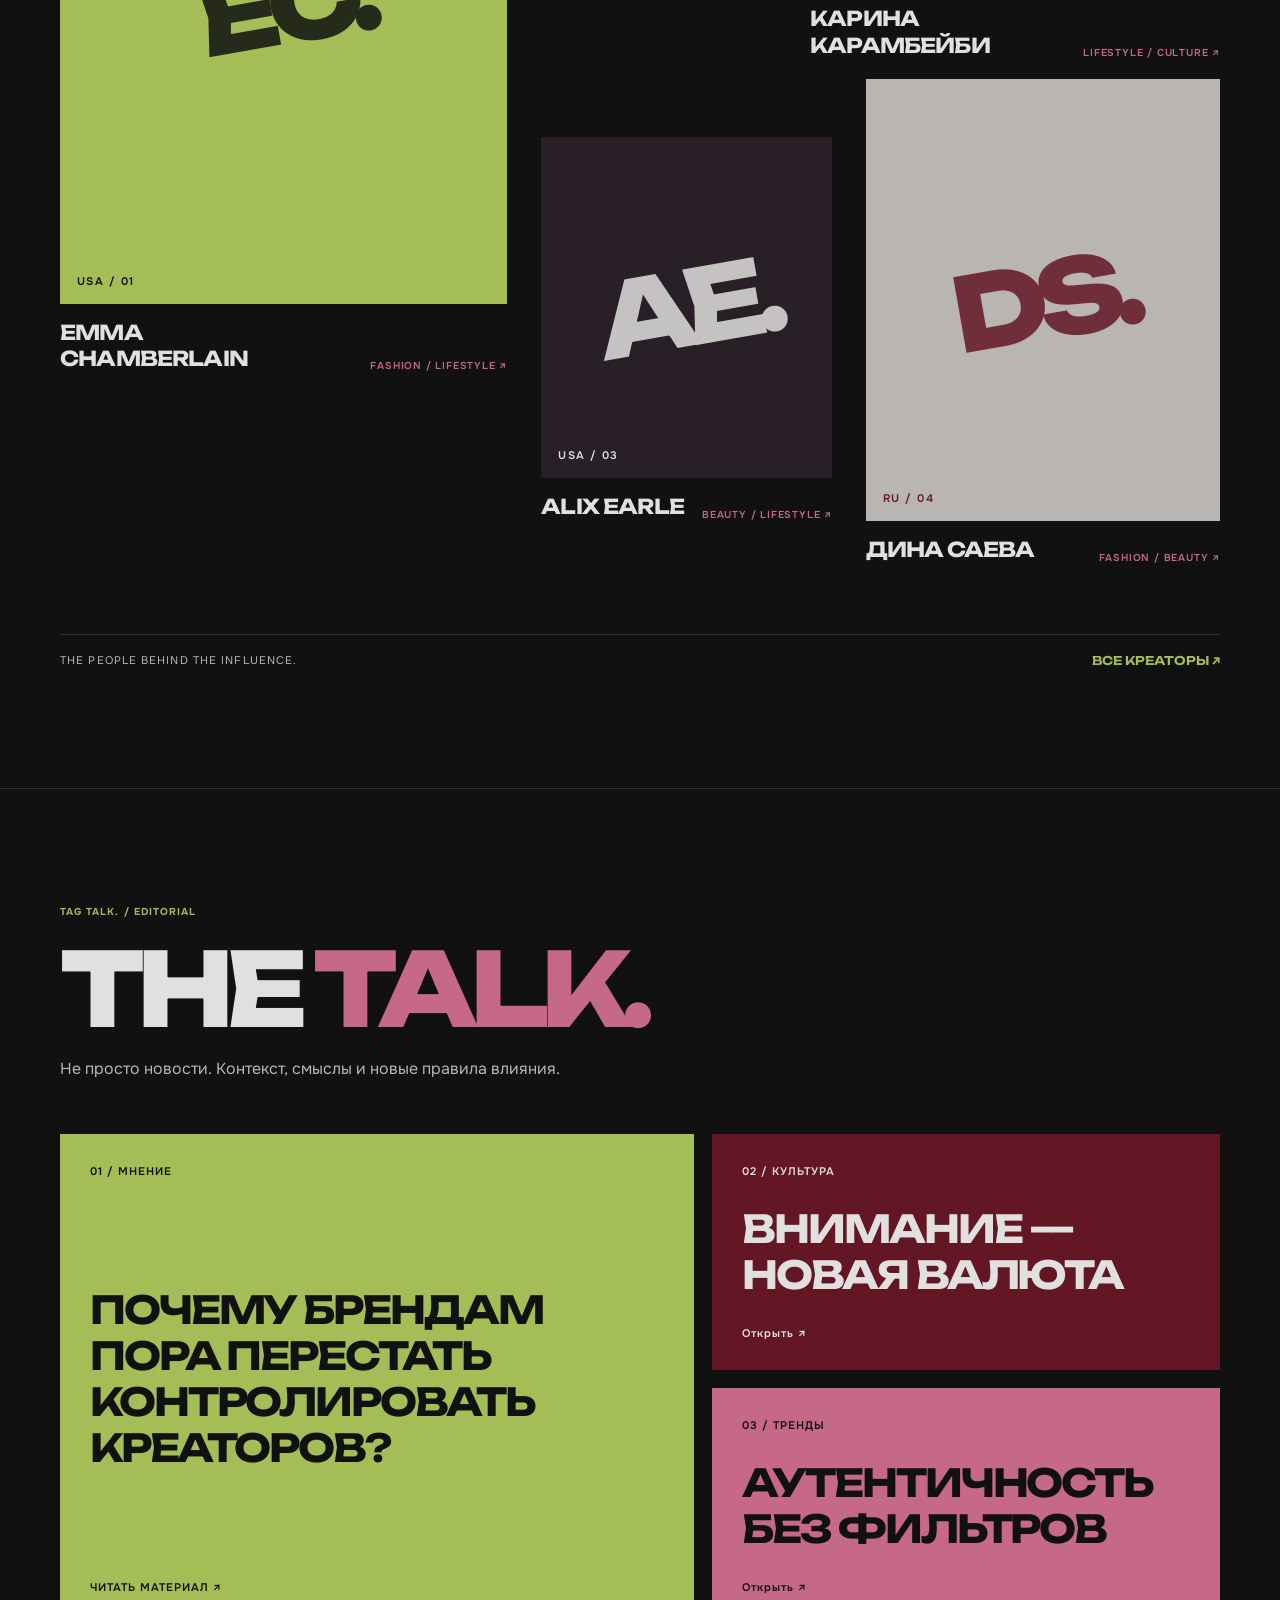
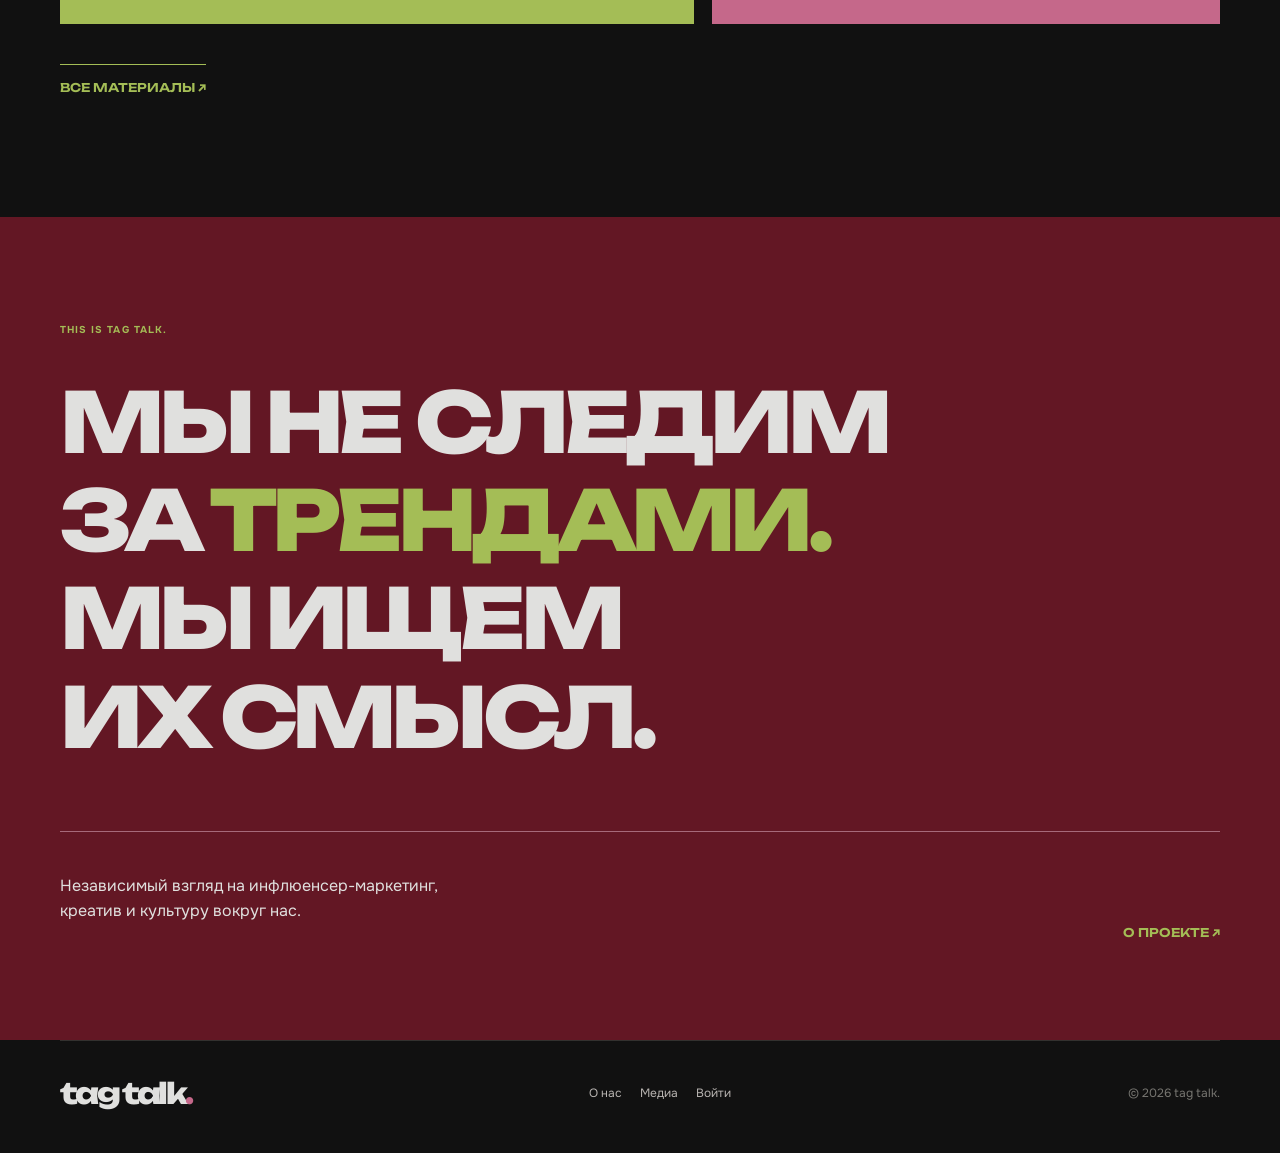
==== commit 472145b9: "Improve platform navigation and catalog usability" ====
--- a/index.html
+++ b/index.html
@@ -1,6 +1,6 @@
 <!doctype html>
-<html lang="ru"><head><meta charset="UTF-8"><meta name="viewport" content="width=device-width, initial-scale=1"><meta name="theme-color" content="#111111"><title>tag talk. — медиа об инфлюенсер-маркетинге</title><link rel="preconnect" href="https://fonts.googleapis.com"><link rel="preconnect" href="https://fonts.gstatic.com" crossorigin><link href="https://fonts.googleapis.com/css2?family=Onest:wght@400;500;600;700&family=Unbounded:wght@400;500;600;700;800&display=swap" rel="stylesheet"><link rel="stylesheet" href="styles.css?v=20261124-platform-2"></head>
-<body><header class="header"><div class="shell header-inner"><a class="logo" href="#home" aria-label="tag talk. — главная">tag talk<span>.</span></a><nav class="nav" aria-label="Главное меню"><a href="cases.html">Кейсы</a><a href="creators.html">Креаторы</a><a href="media.html">Медиа</a><a class="nav-bookmarks" href="collections.html">Мои коллекции <span class="nav-heart" aria-hidden="true">♡</span></a></nav><div class="header-actions"><a class="account-link" href="login.html">ВОЙТИ ↗</a><button class="icon-btn" id="searchBtn" aria-label="Поиск"><svg viewBox="0 0 24 24"><circle cx="10.7" cy="10.7" r="6.5"/><path d="m16 16 5 5"/></svg></button><button class="menu-btn" id="menuBtn" aria-label="Открыть меню">☰</button></div></div></header>
+<html lang="ru"><head><meta charset="UTF-8"><meta name="viewport" content="width=device-width, initial-scale=1"><meta name="theme-color" content="#111111"><title>tag talk. — медиа об инфлюенсер-маркетинге</title><link rel="preconnect" href="https://fonts.googleapis.com"><link rel="preconnect" href="https://fonts.gstatic.com" crossorigin><link href="https://fonts.googleapis.com/css2?family=Onest:wght@400;500;600;700&family=Unbounded:wght@400;500;600;700;800&display=swap" rel="stylesheet"><link rel="stylesheet" href="styles.css?v=platform-3"></head>
+<body><header class="header"><div class="shell header-inner"><a class="logo" href="#home" aria-label="tag talk. — главная">tag talk<span>.</span></a><nav class="nav" aria-label="Главное меню"><a href="cases.html">Кейсы</a><a href="creators.html">Креаторы</a><a href="media.html">Медиа</a><a class="nav-bookmarks" href="collections.html">Мои коллекции <span class="nav-heart" aria-hidden="true">♡</span></a></nav><div class="header-actions"><a class="account-link" href="login.html">ВОЙТИ</a><a class="register-link" href="register.html">РЕГИСТРАЦИЯ</a><button class="icon-btn" id="searchBtn" aria-label="Поиск"><svg viewBox="0 0 24 24"><circle cx="10.7" cy="10.7" r="6.5"/><path d="m16 16 5 5"/></svg></button><button class="menu-btn" id="menuBtn" aria-label="Открыть меню">☰</button></div></div></header>
 <main id="home"><section class="hero shell"><div class="hero-copy"><h1>РЕКЛАМА<br>КАК ЧАСТЬ<br><em>КУЛЬТУРЫ.</em></h1><p class="hero-description">Кто задаёт тренды, какие коллаборации обсуждают и почему одни интеграции становятся культурными событиями.</p><div class="hero-ctas"><a href="cases.html" class="btn btn-lime">ИССЛЕДОВАТЬ КЕЙСЫ <span>↗</span></a><a class="btn btn-outline" href="creators.html">НАЙТИ КРЕАТОРА <span>↗</span></a></div><div class="hero-bottom"><span>EDITORIAL FIRST. ALWAYS.</span><span>SCROLL TO EXPLORE ↓</span></div></div><div class="hero-feature"><div class="feature-art"><img class="feature-photo" src="https://i5.walmartimages.com/asr/de98bdfe-46fb-4bed-869a-83bd0480a1b1.7be2d1fc3fc5a1ddd8f944306f25ce66.jpeg?odnBg=FFFFFF&odnHeight=768&odnWidth=768" alt="L’Oréal Paris Lumi Bronze — существующий продуктовый визуал" loading="eager"><div class="feature-photo-caption">L’ORÉAL PARIS / LUMI BRONZE</div><div class="feature-sticker">tagged<br>& talked.</div></div><div class="feature-caption"><div><span class="mini-label">В ФОКУСЕ РЕДАКЦИИ</span><h2>L’Oréal Paris: продукт в центре внимания.</h2></div><span class="feature-arrow">↗</span></div></div></section>
-<section class="cases-section" id="cases"><div class="shell"><div class="section-heading"><div><p class="eyebrow section-index">TAG TALK. / ОКТЯБРЬ 2026</p><h2>КЕЙСЫ МЕСЯЦА</h2><p class="section-subtitle">Кто, с кем и как — разбираем рекламу месяца.</p></div><div class="carousel-controls"><button id="prev" aria-label="Предыдущие кейсы">←</button><button id="next" aria-label="Следующие кейсы">→</button></div></div><div class="carousel-viewport" id="carousel" tabindex="0" aria-label="Карусель кейсов"><div class="carousel-track" id="track"></div></div><div class="section-bottom"><a class="btn btn-all" href="cases.html">ВСЕ КЕЙСЫ <span>↗</span></a><span class="fine-print">Материалы проходят редакционную проверку</span></div></div></section><section class="spotlight-section" id="spotlight"><div class="shell"><div class="spotlight-heading"><span class="spotlight-kicker">TAG TALK. / CASE SPOTLIGHT</span><span class="spotlight-counter">01 — В ФОКУСЕ</span></div><div class="spotlight-stage"><div class="spotlight-title"><span class="spotlight-overline">БОЛЬШЕ, ЧЕМ РЕКЛАМА</span><h2>КОГДА<br><span>КРЕАТОР</span><br>ЗАДАЁТ<br>ПРАВИЛА.</h2></div><div class="spotlight-note"><span class="spotlight-note-mark">✳</span><p>НЕ КАЖДАЯ<br>ИНТЕГРАЦИЯ<br>ПОХОЖА НА<br>РЕКЛАМУ.</p></div><div class="spotlight-cutout"><div class="spotlight-cutout-inner"><span>CREATOR<br>FIRST.</span><small>TAG TALK. / EDITORIAL</small></div></div><div class="spotlight-dossier"><span>CASE STUDY / РАЗБОР</span><h3>TORNADO ×<br>КАРИНА КАРАМБЕЙБИ</h3><p>Бренд доверил креатору сценарий — и получил рекламу с собственным характером. Как свобода автора меняет язык кампании?</p><a href="https://tagline.ru/cases/bez-scenariya--kak-tornado-doveril-reklamniy-rolik-karine-karambeybi---3/" target="_blank" rel="noopener noreferrer" class="spotlight-link">ЧИТАТЬ РАЗБОР <span>↗</span></a></div><div class="spotlight-vertical">NOT JUST AN AD. / TAG TALK.</div><div class="spotlight-footer"><span>ИНФЛЮЕНСЕР-МАРКЕТИНГ В ДЕТАЛЯХ</span><span>SCROLL TO EXPLORE ↓</span></div></div></div></section><section class="creators-section" id="creators"><div class="shell"><div class="creators-intro"><span class="creators-eyebrow">TAG TALK. / PEOPLE</span><h2>PEOPLE<br><em>TO WATCH.</em></h2><p>Лица, которые меняют язык рекламы — от Москвы до Нью-Йорка.</p></div><div class="creators-gallery"><a class="creator-person creator-emma" href="https://www.instagram.com/emmachamberlain/" target="_blank" rel="noopener noreferrer"><div class="creator-portrait"><span class="creator-monogram">EC.</span><span class="creator-country">USA / 01</span></div><div class="creator-meta"><h3>EMMA<br>CHAMBERLAIN</h3><span>FASHION / LIFESTYLE ↗</span></div></a><a class="creator-person creator-karina" href="https://www.instagram.com/karinakarambaby/" target="_blank" rel="noopener noreferrer"><div class="creator-portrait"><span class="creator-monogram">KK.</span><span class="creator-country">RU / 02</span></div><div class="creator-meta"><h3>КАРИНА<br>КАРАМБЕЙБИ</h3><span>LIFESTYLE / CULTURE ↗</span></div></a><a class="creator-person creator-alix" href="https://www.instagram.com/alix_earle/" target="_blank" rel="noopener noreferrer"><div class="creator-portrait"><span class="creator-monogram">AE.</span><span class="creator-country">USA / 03</span></div><div class="creator-meta"><h3>ALIX EARLE</h3><span>BEAUTY / LIFESTYLE ↗</span></div></a><a class="creator-person creator-dina" href="https://www.instagram.com/senoritasaeva/" target="_blank" rel="noopener noreferrer"><div class="creator-portrait"><span class="creator-monogram">DS.</span><span class="creator-country">RU / 04</span></div><div class="creator-meta"><h3>ДИНА САЕВА</h3><span>FASHION / BEAUTY ↗</span></div></a></div><div class="creators-outro"><span>THE PEOPLE BEHIND THE INFLUENCE.</span><a href="creators.html" aria-label="Все креаторы">ВСЕ КРЕАТОРЫ <span>↗</span></a></div></div></section><section class="editorial-section" id="media"><div class="shell"><div class="editorial-heading"><span class="eyebrow">TAG TALK. / EDITORIAL</span><h2>THE <em>TALK.</em></h2><p>Не просто новости. Контекст, смыслы и новые правила влияния.</p></div><div class="editorial-grid"><a class="editorial-feature" href="article.html?id=creator-first"><span class="editorial-tag">01 / МНЕНИЕ</span><strong>ПОЧЕМУ БРЕНДАМ ПОРА ПЕРЕСТАТЬ КОНТРОЛИРОВАТЬ КРЕАТОРОВ?</strong><span>ЧИТАТЬ МАТЕРИАЛ ↗</span></a><a class="editorial-side" href="article.html?id=attention"><span>02 / КУЛЬТУРА</span><strong>ВНИМАНИЕ — НОВАЯ ВАЛЮТА</strong><span>Открыть ↗</span></a><a class="editorial-side editorial-pink" href="article.html?id=authenticity"><span>03 / ТРЕНДЫ</span><strong>АУТЕНТИЧНОСТЬ БЕЗ ФИЛЬТРОВ</strong><span>Открыть ↗</span></a></div><a class="editorial-all" href="media.html">ВСЕ МАТЕРИАЛЫ ↗</a></div></section><section class="manifesto-section"><div class="shell"><span class="eyebrow">THIS IS TAG TALK.</span><h2>МЫ НЕ СЛЕДИМ<br>ЗА <em>ТРЕНДАМИ.</em><br>МЫ ИЩЕМ<br>ИХ СМЫСЛ.</h2><div class="manifesto-bottom"><p>Независимый взгляд на инфлюенсер-маркетинг, креатив и культуру вокруг нас.</p><a href="about.html">О ПРОЕКТЕ ↗</a></div></div></section></main>
-<dialog id="modal" class="modal"><div class="modal-header"><strong id="modalTitle">tag talk.</strong><button id="closeModal" aria-label="Закрыть">✕</button></div><div id="modalContent"></div></dialog><footer class="footer shell"><a class="logo" href="#home">tag talk<span>.</span></a><div class="footer-links"><a href="about.html">О нас</a><a href="media.html">Медиа</a><a href="login.html">Войти</a><a href="mailto:hello@tagtalk.example" style="display:none">Контакты</a></div><p>© 2026 tag talk.</p></footer><script src="script.js"></script></body></html>+<section class="cases-section" id="cases"><div class="shell"><div class="section-heading"><div><p class="eyebrow section-index">TAG TALK. / ОКТЯБРЬ 2026</p><h2>КЕЙСЫ МЕСЯЦА</h2><p class="section-subtitle">Кто, с кем и как — разбираем рекламу месяца.</p></div><div class="carousel-controls"><button id="prev" aria-label="Предыдущие кейсы">←</button><button id="next" aria-label="Следующие кейсы">→</button></div></div><div class="carousel-viewport" id="carousel" tabindex="0" aria-label="Карусель кейсов"><div class="carousel-track" id="track"></div></div><div class="section-bottom"><a class="btn btn-all" href="cases.html">ВСЕ КЕЙСЫ <span>↗</span></a><span class="fine-print">Материалы проходят редакционную проверку</span></div></div></section><section class="spotlight-section" id="spotlight"><div class="shell"><div class="spotlight-heading"><span class="spotlight-kicker">TAG TALK. / CASE SPOTLIGHT</span><span class="spotlight-counter">01 — В ФОКУСЕ</span></div><div class="spotlight-stage"><div class="spotlight-title"><span class="spotlight-overline">БОЛЬШЕ, ЧЕМ РЕКЛАМА</span><h2>КОГДА<br><span>КРЕАТОР</span><br>ЗАДАЁТ<br>ПРАВИЛА.</h2></div><div class="spotlight-note"><span class="spotlight-note-mark">✳</span><p>НЕ КАЖДАЯ<br>ИНТЕГРАЦИЯ<br>ПОХОЖА НА<br>РЕКЛАМУ.</p></div><div class="spotlight-cutout"><div class="spotlight-cutout-inner"><span>CREATOR<br>FIRST.</span><small>TAG TALK. / EDITORIAL</small></div></div><div class="spotlight-dossier"><span>CASE STUDY / РАЗБОР</span><h3>TORNADO ×<br>КАРИНА КАРАМБЕЙБИ</h3><p>Бренд доверил креатору сценарий — и получил рекламу с собственным характером. Как свобода автора меняет язык кампании?</p><a href="https://tagline.ru/cases/bez-scenariya--kak-tornado-doveril-reklamniy-rolik-karine-karambeybi---3/" target="_blank" rel="noopener noreferrer" class="spotlight-link">ЧИТАТЬ РАЗБОР <span>↗</span></a></div><div class="spotlight-vertical">NOT JUST AN AD. / TAG TALK.</div><div class="spotlight-footer"><span>ИНФЛЮЕНСЕР-МАРКЕТИНГ В ДЕТАЛЯХ</span><span>SCROLL TO EXPLORE ↓</span></div></div></div></section><section class="creators-section" id="creators"><div class="shell"><div class="creators-intro"><span class="creators-eyebrow">TAG TALK. / PEOPLE</span><h2>PEOPLE<br><em>TO WATCH.</em></h2><p>Лица, которые меняют язык рекламы — от Москвы до Нью-Йорка.</p></div><div class="creators-gallery"><a class="creator-person creator-emma" href="creator.html?id=emma"><div class="creator-portrait"><span class="creator-monogram">EC.</span><span class="creator-country">USA / 01</span></div><div class="creator-meta"><h3>EMMA<br>CHAMBERLAIN</h3><span>FASHION / LIFESTYLE ↗</span></div></a><a class="creator-person creator-karina" href="creator.html?id=karina"><div class="creator-portrait"><span class="creator-monogram">KK.</span><span class="creator-country">RU / 02</span></div><div class="creator-meta"><h3>КАРИНА<br>КАРАМБЕЙБИ</h3><span>LIFESTYLE / CULTURE ↗</span></div></a><a class="creator-person creator-alix" href="creator.html?id=alix"><div class="creator-portrait"><span class="creator-monogram">AE.</span><span class="creator-country">USA / 03</span></div><div class="creator-meta"><h3>ALIX EARLE</h3><span>BEAUTY / LIFESTYLE ↗</span></div></a><a class="creator-person creator-dina" href="creator.html?id=dina"><div class="creator-portrait"><span class="creator-monogram">DS.</span><span class="creator-country">RU / 04</span></div><div class="creator-meta"><h3>ДИНА САЕВА</h3><span>FASHION / BEAUTY ↗</span></div></a></div><div class="creators-outro"><span>THE PEOPLE BEHIND THE INFLUENCE.</span><a href="creators.html" aria-label="Все креаторы">ВСЕ КРЕАТОРЫ <span>↗</span></a></div></div></section><section class="editorial-section" id="media"><div class="shell"><div class="editorial-heading"><span class="eyebrow">TAG TALK. / EDITORIAL</span><h2>THE <em>TALK.</em></h2><p>Не просто новости. Контекст, смыслы и новые правила влияния.</p></div><div class="editorial-grid"><a class="editorial-feature" href="article.html?id=creator-first"><span class="editorial-tag">01 / МНЕНИЕ</span><strong>ПОЧЕМУ БРЕНДАМ ПОРА ПЕРЕСТАТЬ КОНТРОЛИРОВАТЬ КРЕАТОРОВ?</strong><span>ЧИТАТЬ МАТЕРИАЛ ↗</span></a><a class="editorial-side" href="article.html?id=attention"><span>02 / КУЛЬТУРА</span><strong>ВНИМАНИЕ — НОВАЯ ВАЛЮТА</strong><span>Открыть ↗</span></a><a class="editorial-side editorial-pink" href="article.html?id=authenticity"><span>03 / ТРЕНДЫ</span><strong>АУТЕНТИЧНОСТЬ БЕЗ ФИЛЬТРОВ</strong><span>Открыть ↗</span></a></div><a class="editorial-all" href="media.html">ВСЕ МАТЕРИАЛЫ ↗</a></div></section><section class="manifesto-section"><div class="shell"><span class="eyebrow">THIS IS TAG TALK.</span><h2>МЫ НЕ СЛЕДИМ<br>ЗА <em>ТРЕНДАМИ.</em><br>МЫ ИЩЕМ<br>ИХ СМЫСЛ.</h2><div class="manifesto-bottom"><p>Независимый взгляд на инфлюенсер-маркетинг, креатив и культуру вокруг нас.</p><a href="about.html">О ПРОЕКТЕ ↗</a></div></div></section></main>
+<dialog id="modal" class="modal"><div class="modal-header"><strong id="modalTitle">tag talk.</strong><button id="closeModal" aria-label="Закрыть">✕</button></div><div id="modalContent"></div></dialog><footer class="footer shell"><a class="logo" href="#home">tag talk<span>.</span></a><div class="footer-links"><a href="about.html">О нас</a><a href="media.html">Медиа</a><a href="login.html">Войти</a><a href="mailto:hello@tagtalk.example" style="display:none">Контакты</a></div><p>© 2026 tag talk.</p></footer><script src="script.js?v=3"></script></body></html>
--- a/styles.css
+++ b/styles.css
@@ -125,3 +125,6 @@
 .manifesto-bottom a{font:600 12px Unbounded,sans-serif;color:var(--apple)}
 @media(max-width:850px){.people-grid{grid-template-columns:repeat(2,minmax(0,1fr))}.archive-grid{gap:45px 22px}.editorial-section{padding:75px 0}.editorial-feature{min-height:370px}.editorial-grid>a{padding:22px}}
 @media(max-width:600px){.platform-main{padding-top:40px;padding-bottom:70px}.page-top{padding-bottom:35px}.page-top h1,.auth-wrap h1,.detail-layout h1,.reading-layout h1{font-size:clamp(32px,9vw,52px)}.page-top>p{font-size:15px}.filters{flex-direction:column}.filters select{width:100%}.archive-grid,.people-grid{grid-template-columns:1fr;gap:45px}.archive-art strong{font-size:clamp(52px,16vw,85px)}.detail-copy,.about-layout{grid-template-columns:1fr;gap:12px}.detail-layout>.archive-art,.reading-layout>.archive-art{aspect-ratio:1.2}.detail-lead{margin-bottom:30px}.article-body p,.detail-copy p{font-size:16px}.editorial-grid{grid-template-columns:1fr;grid-template-rows:auto}.editorial-feature{grid-row:auto;min-height:330px}.editorial-side{min-height:210px}.editorial-heading h2{font-size:clamp(48px,12vw,70px)}.manifesto-section{padding:70px 0}.manifesto-bottom{align-items:start;flex-direction:column}.footer-links{gap:10px}}
+
+/* Platform navigation */
+.header-inner{gap:18px}.header-actions{align-items:center;gap:10px;flex-shrink:0}.nav{gap:20px}.account-link,.register-link{display:inline-flex;align-items:center;justify-content:center;min-height:40px;padding:0 12px;border-radius:6px;font:700 11px Onest,Arial,sans-serif;white-space:nowrap}.account-link{background:var(--apple);color:var(--bg);border:1px solid var(--apple)}.register-link{border:1px solid var(--posie);color:var(--text)}.account-link:hover,.register-link:hover{opacity:.85}.filters{flex-wrap:wrap}.filters input{min-width:0}.filters select{max-width:100%}.catalog-count{color:var(--muted);font-size:13px;margin:0 0 24px}.filters button{background:transparent;color:var(--apple);border:1px solid var(--border);border-radius:6px;padding:12px}.nav a[aria-current=page]{color:var(--apple)}@media(max-width:1050px){.header .nav{display:none}.header .nav.open{display:flex;position:absolute;top:100%;left:0;right:0;background:var(--bg);padding:24px;flex-direction:column;align-items:flex-start;border-bottom:1px solid var(--border);z-index:20}.header .menu-btn{display:block}}@media(max-width:600px){.header .shell{width:calc(100% - 24px)}.header-inner{gap:8px}.header-actions{gap:5px}.header .logo{font-size:21px}.account-link,.register-link{padding:0 7px;font-size:10px;min-height:36px}.header .icon-btn{display:none}.header .menu-btn{padding:0 3px}.filters button{width:100%}}
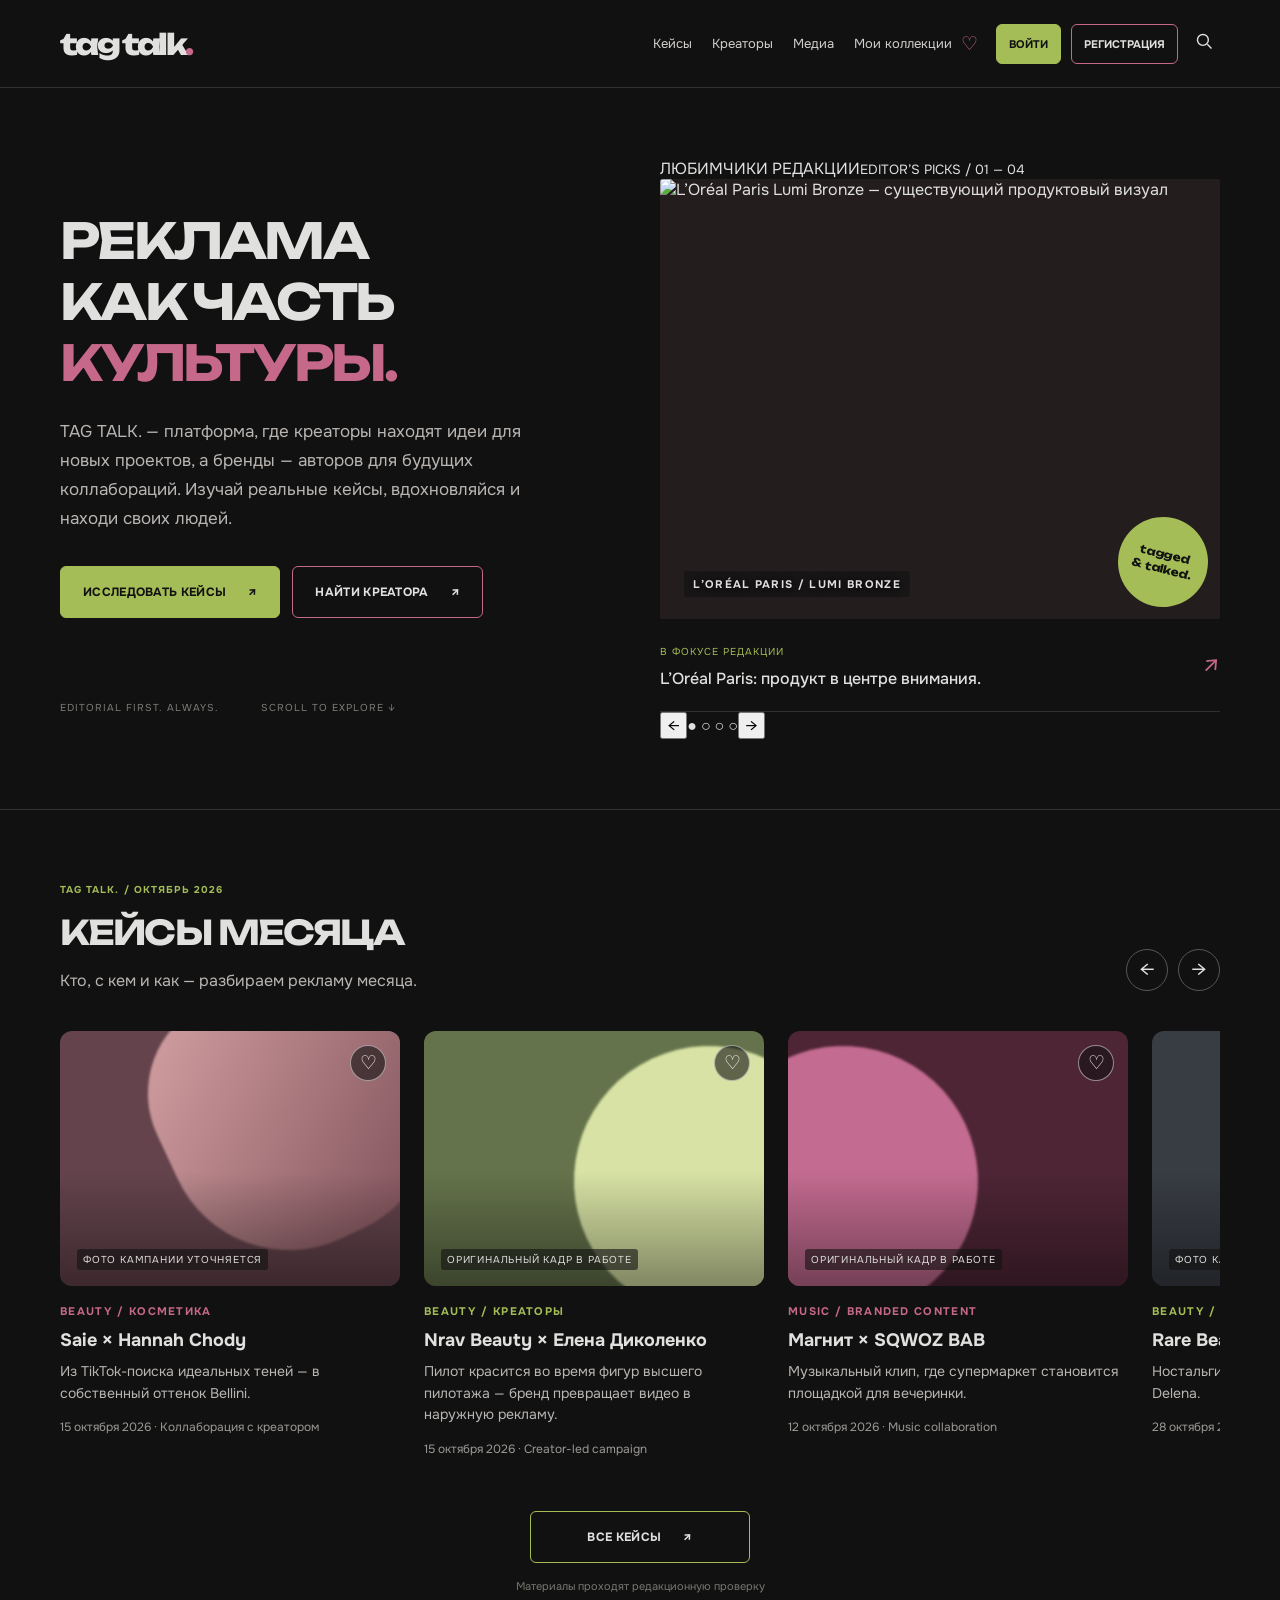
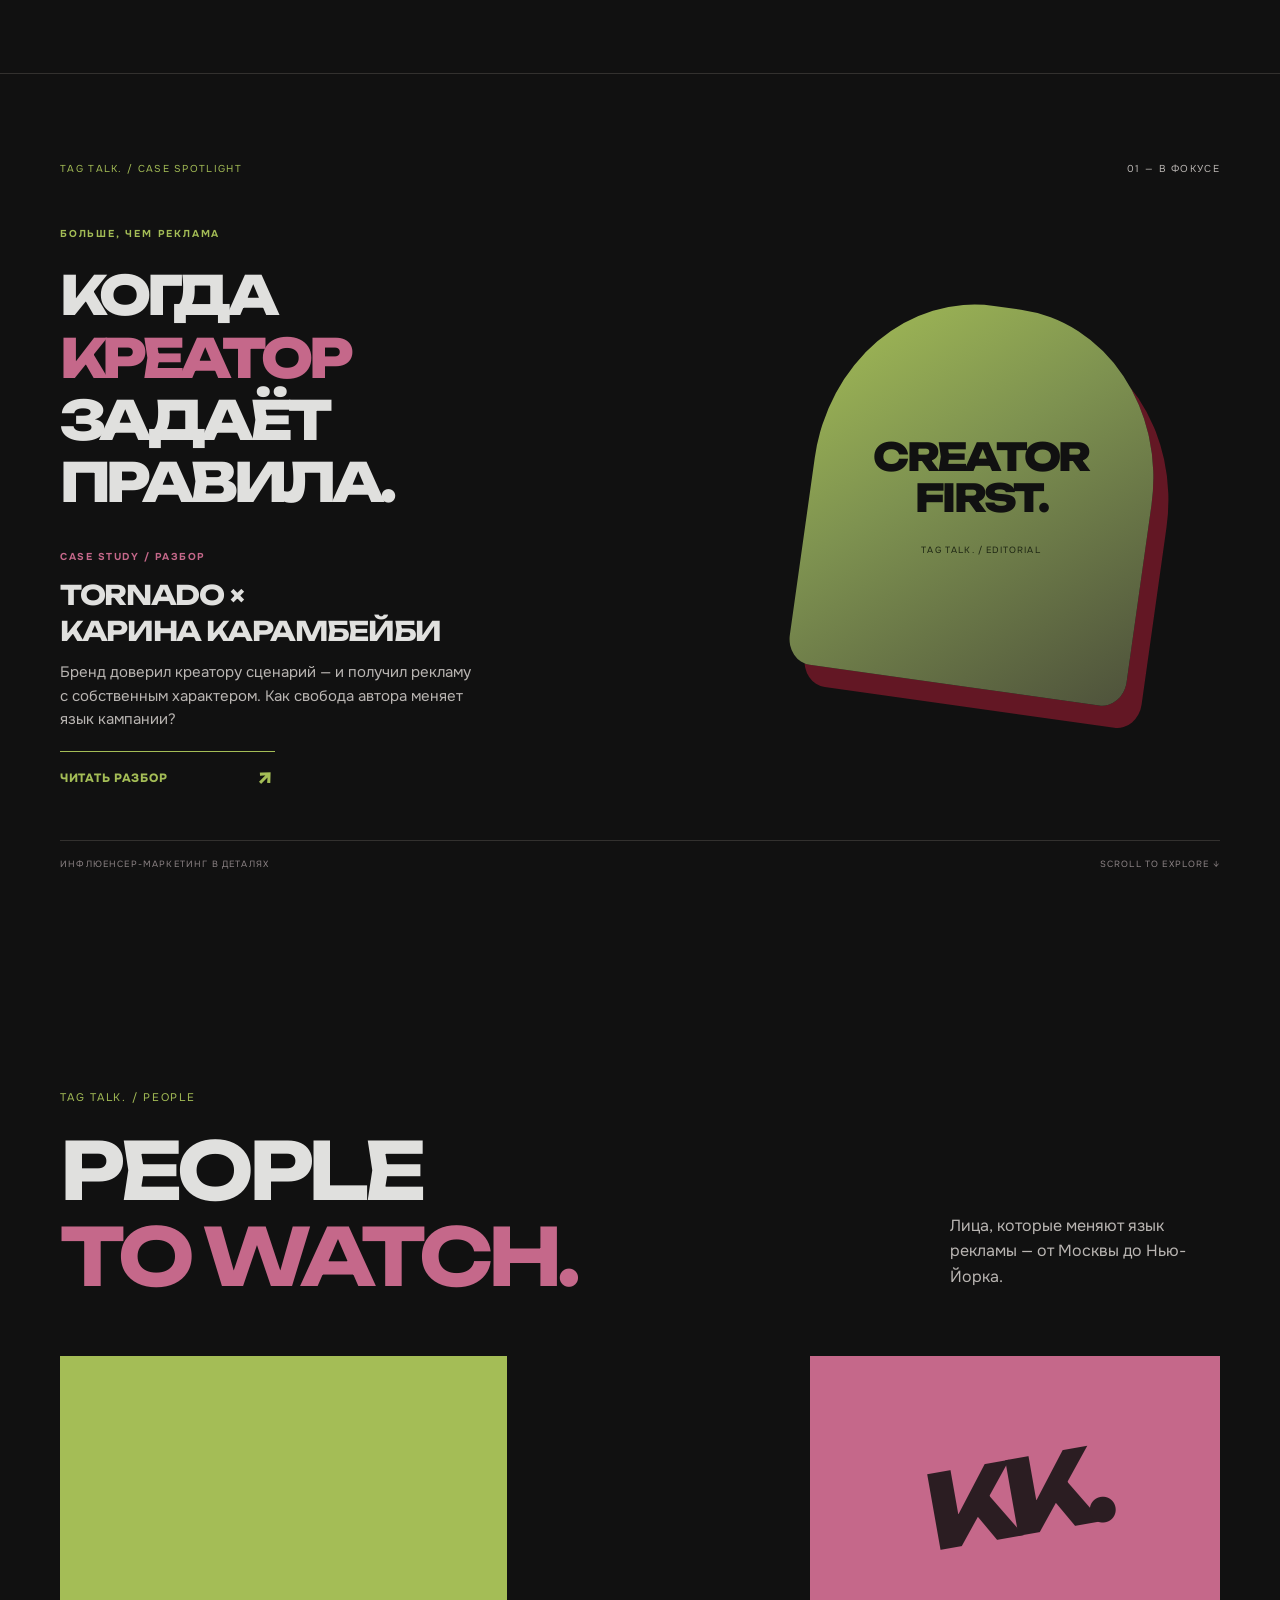
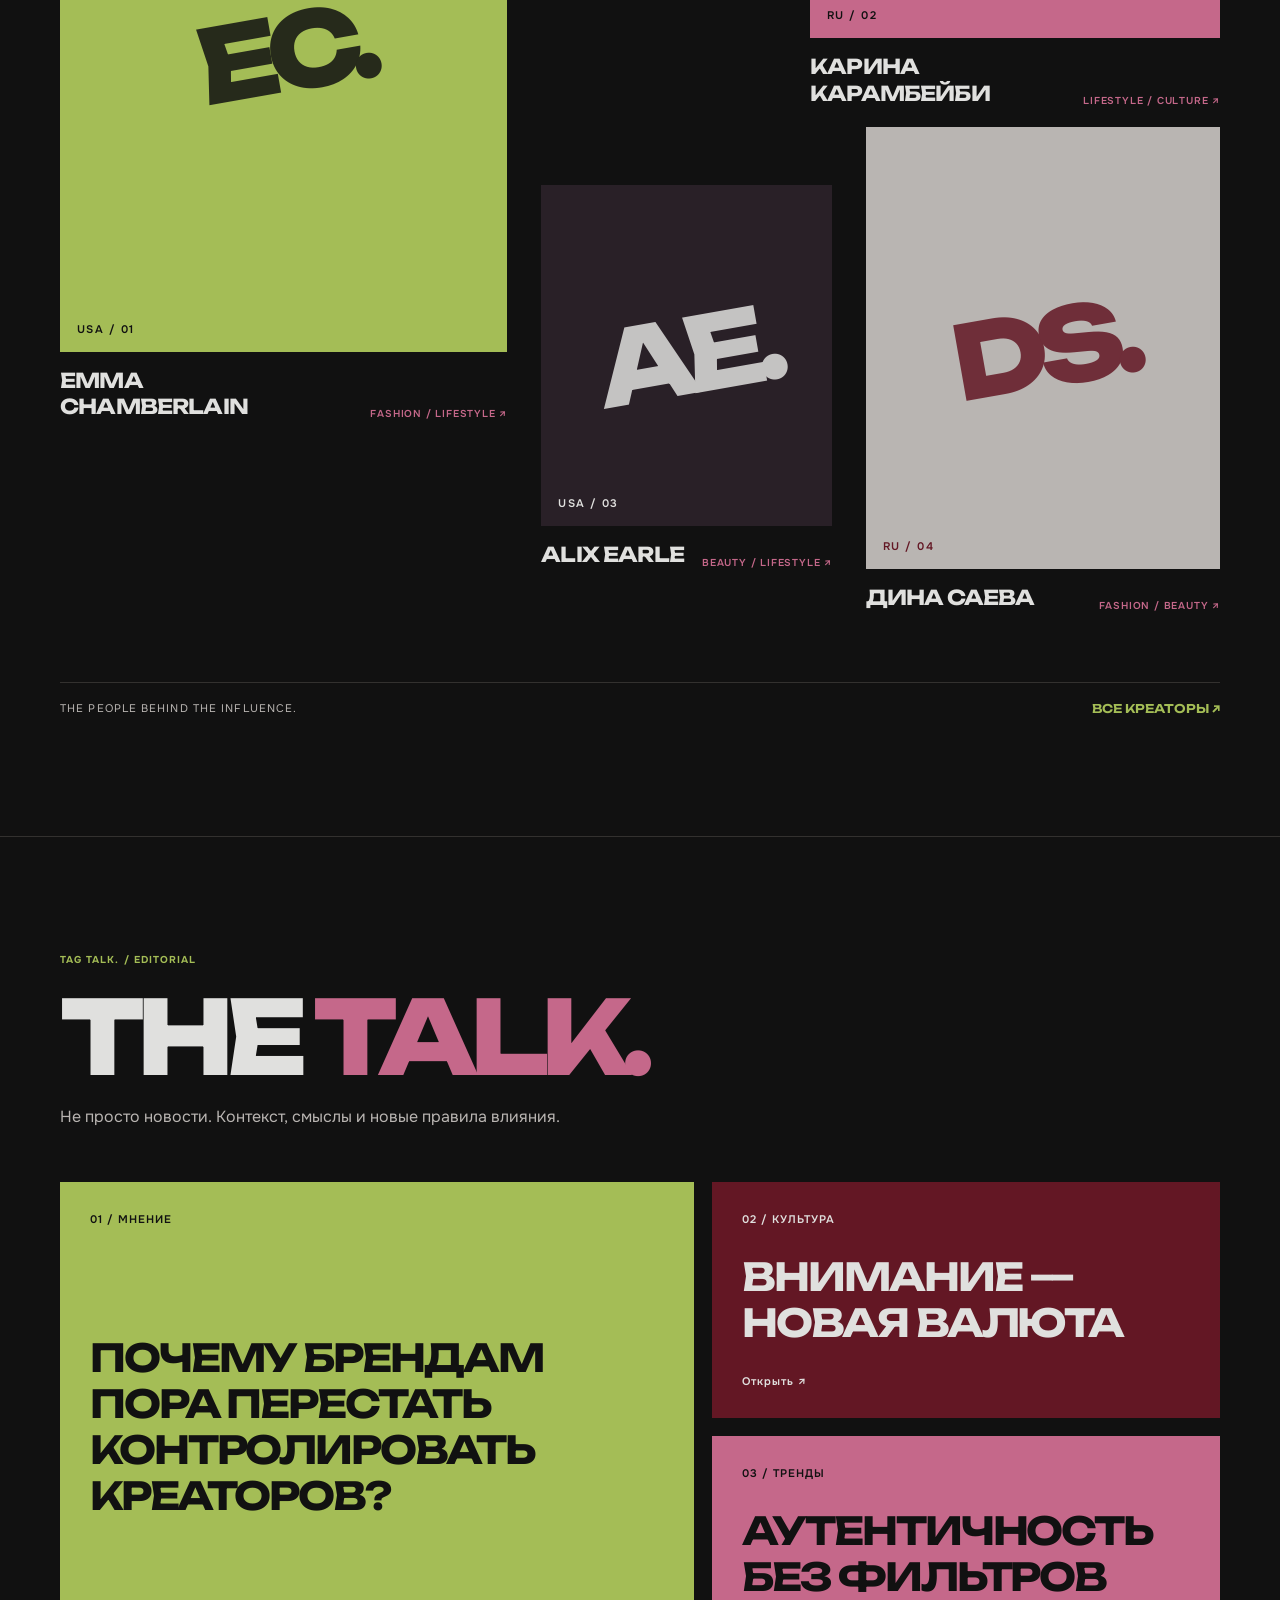
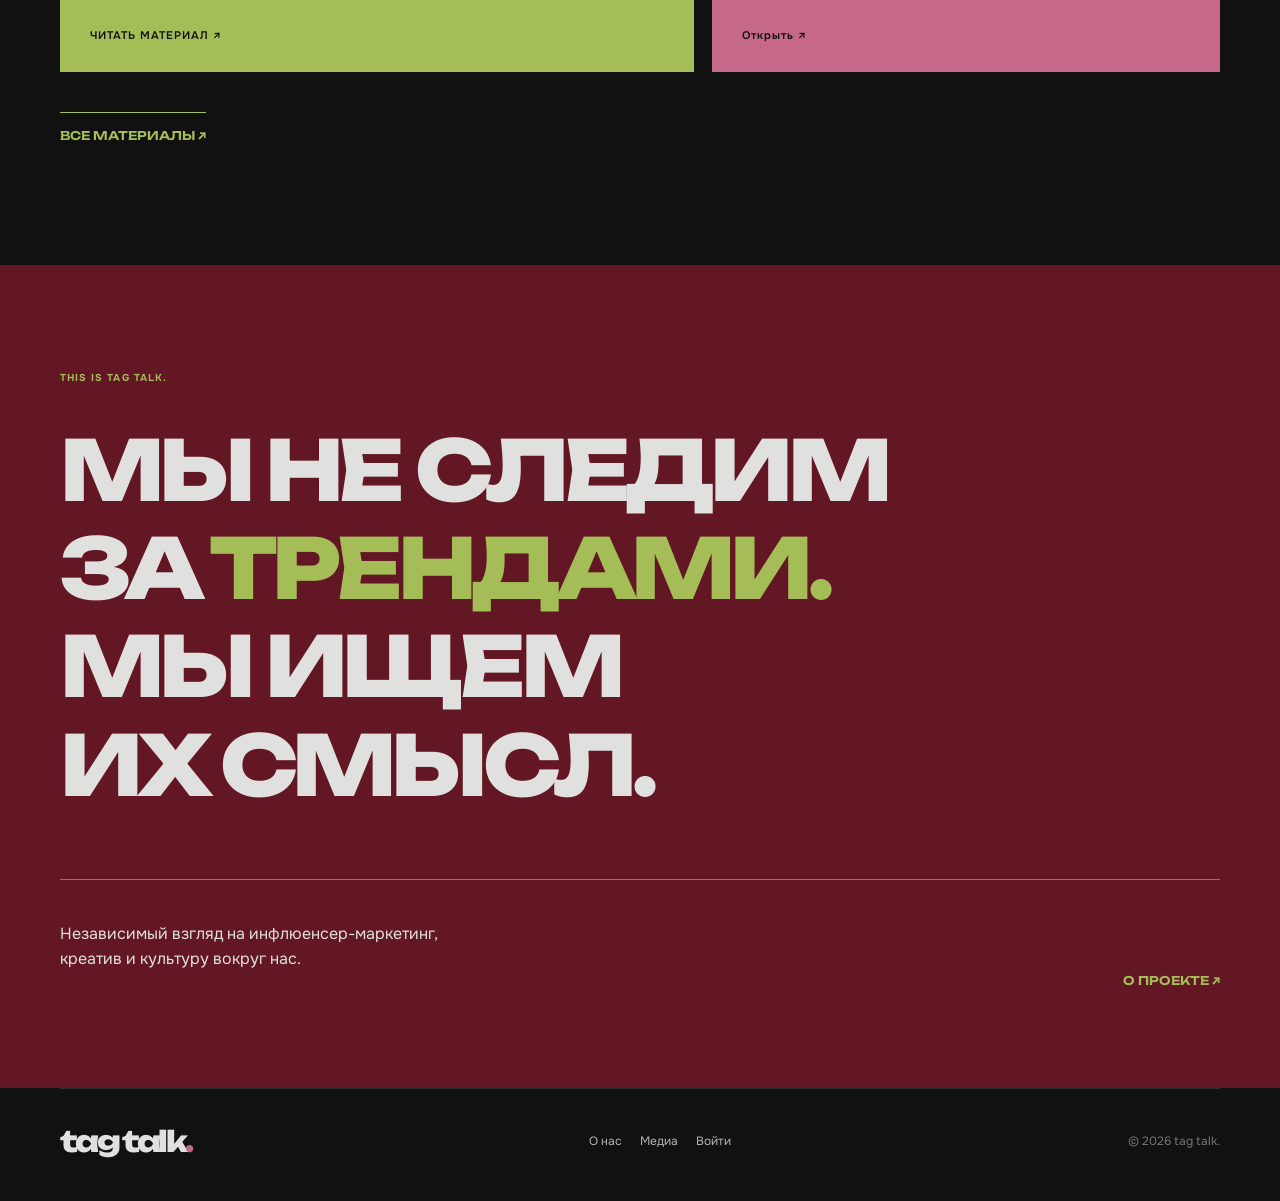
==== commit 52bffe57: "Add multiple choice filters and editorial hero rotation layout" ====
--- a/index.html
+++ b/index.html
@@ -1,6 +1,6 @@
 <!doctype html>
-<html lang="ru"><head><meta charset="UTF-8"><meta name="viewport" content="width=device-width, initial-scale=1"><meta name="theme-color" content="#111111"><title>tag talk. — медиа об инфлюенсер-маркетинге</title><link rel="preconnect" href="https://fonts.googleapis.com"><link rel="preconnect" href="https://fonts.gstatic.com" crossorigin><link href="https://fonts.googleapis.com/css2?family=Onest:wght@400;500;600;700&family=Unbounded:wght@400;500;600;700;800&display=swap" rel="stylesheet"><link rel="stylesheet" href="styles.css?v=platform-3"></head>
+<html lang="ru"><head><meta charset="UTF-8"><meta name="viewport" content="width=device-width, initial-scale=1"><meta name="theme-color" content="#111111"><title>tag talk. — медиа об инфлюенсер-маркетинге</title><link rel="preconnect" href="https://fonts.googleapis.com"><link rel="preconnect" href="https://fonts.gstatic.com" crossorigin><link href="https://fonts.googleapis.com/css2?family=Onest:wght@400;500;600;700&family=Unbounded:wght@400;500;600;700;800&display=swap" rel="stylesheet"><link rel="stylesheet" href="styles.css?v=platform-5"></head>
 <body><header class="header"><div class="shell header-inner"><a class="logo" href="#home" aria-label="tag talk. — главная">tag talk<span>.</span></a><nav class="nav" aria-label="Главное меню"><a href="cases.html">Кейсы</a><a href="creators.html">Креаторы</a><a href="media.html">Медиа</a><a class="nav-bookmarks" href="collections.html">Мои коллекции <span class="nav-heart" aria-hidden="true">♡</span></a></nav><div class="header-actions"><a class="account-link" href="login.html">ВОЙТИ</a><a class="register-link" href="register.html">РЕГИСТРАЦИЯ</a><button class="icon-btn" id="searchBtn" aria-label="Поиск"><svg viewBox="0 0 24 24"><circle cx="10.7" cy="10.7" r="6.5"/><path d="m16 16 5 5"/></svg></button><button class="menu-btn" id="menuBtn" aria-label="Открыть меню">☰</button></div></div></header>
-<main id="home"><section class="hero shell"><div class="hero-copy"><h1>РЕКЛАМА<br>КАК ЧАСТЬ<br><em>КУЛЬТУРЫ.</em></h1><p class="hero-description">Кто задаёт тренды, какие коллаборации обсуждают и почему одни интеграции становятся культурными событиями.</p><div class="hero-ctas"><a href="cases.html" class="btn btn-lime">ИССЛЕДОВАТЬ КЕЙСЫ <span>↗</span></a><a class="btn btn-outline" href="creators.html">НАЙТИ КРЕАТОРА <span>↗</span></a></div><div class="hero-bottom"><span>EDITORIAL FIRST. ALWAYS.</span><span>SCROLL TO EXPLORE ↓</span></div></div><div class="hero-feature"><div class="feature-art"><img class="feature-photo" src="https://i5.walmartimages.com/asr/de98bdfe-46fb-4bed-869a-83bd0480a1b1.7be2d1fc3fc5a1ddd8f944306f25ce66.jpeg?odnBg=FFFFFF&odnHeight=768&odnWidth=768" alt="L’Oréal Paris Lumi Bronze — существующий продуктовый визуал" loading="eager"><div class="feature-photo-caption">L’ORÉAL PARIS / LUMI BRONZE</div><div class="feature-sticker">tagged<br>& talked.</div></div><div class="feature-caption"><div><span class="mini-label">В ФОКУСЕ РЕДАКЦИИ</span><h2>L’Oréal Paris: продукт в центре внимания.</h2></div><span class="feature-arrow">↗</span></div></div></section>
+<main id="home"><section class="hero shell"><div class="hero-copy"><h1>РЕКЛАМА<br>КАК ЧАСТЬ<br><em>КУЛЬТУРЫ.</em></h1><p class="hero-description">TAG TALK. — платформа, где креаторы находят идеи для новых проектов, а бренды — авторов для будущих коллабораций. Изучай реальные кейсы, вдохновляйся и находи своих людей.</p><div class="hero-ctas"><a href="cases.html" class="btn btn-lime">ИССЛЕДОВАТЬ КЕЙСЫ <span>↗</span></a><a class="btn btn-outline" href="creators.html">НАЙТИ КРЕАТОРА <span>↗</span></a></div><div class="hero-bottom"><span>EDITORIAL FIRST. ALWAYS.</span><span>SCROLL TO EXPLORE ↓</span></div></div><div class="hero-feature"><div class="hero-feature-heading"><span>ЛЮБИМЧИКИ РЕДАКЦИИ</span><small>EDITOR’S PICKS / <span id="pickIndex">01</span> — 04</small></div><div class="feature-art"><img class="feature-photo" src="https://i5.walmartimages.com/asr/de98bdfe-46fb-4bed-869a-83bd0480a1b1.7be2d1fc3fc5a1ddd8f944306f25ce66.jpeg?odnBg=FFFFFF&odnHeight=768&odnWidth=768" alt="L’Oréal Paris Lumi Bronze — существующий продуктовый визуал" loading="eager"><div class="feature-photo-caption">L’ORÉAL PARIS / LUMI BRONZE</div><div class="feature-sticker">tagged<br>& talked.</div></div><div class="feature-caption"><div><span class="mini-label">В ФОКУСЕ РЕДАКЦИИ</span><h2>L’Oréal Paris: продукт в центре внимания.</h2></div><span class="feature-arrow">↗</span></div><div class="feature-pagination"><button id="pickPrev" aria-label="Предыдущий кейс">←</button><span id="pickDots">● ○ ○ ○</span><button id="pickNext" aria-label="Следующий кейс">→</button></div></div></section>
 <section class="cases-section" id="cases"><div class="shell"><div class="section-heading"><div><p class="eyebrow section-index">TAG TALK. / ОКТЯБРЬ 2026</p><h2>КЕЙСЫ МЕСЯЦА</h2><p class="section-subtitle">Кто, с кем и как — разбираем рекламу месяца.</p></div><div class="carousel-controls"><button id="prev" aria-label="Предыдущие кейсы">←</button><button id="next" aria-label="Следующие кейсы">→</button></div></div><div class="carousel-viewport" id="carousel" tabindex="0" aria-label="Карусель кейсов"><div class="carousel-track" id="track"></div></div><div class="section-bottom"><a class="btn btn-all" href="cases.html">ВСЕ КЕЙСЫ <span>↗</span></a><span class="fine-print">Материалы проходят редакционную проверку</span></div></div></section><section class="spotlight-section" id="spotlight"><div class="shell"><div class="spotlight-heading"><span class="spotlight-kicker">TAG TALK. / CASE SPOTLIGHT</span><span class="spotlight-counter">01 — В ФОКУСЕ</span></div><div class="spotlight-stage"><div class="spotlight-title"><span class="spotlight-overline">БОЛЬШЕ, ЧЕМ РЕКЛАМА</span><h2>КОГДА<br><span>КРЕАТОР</span><br>ЗАДАЁТ<br>ПРАВИЛА.</h2></div><div class="spotlight-note"><span class="spotlight-note-mark">✳</span><p>НЕ КАЖДАЯ<br>ИНТЕГРАЦИЯ<br>ПОХОЖА НА<br>РЕКЛАМУ.</p></div><div class="spotlight-cutout"><div class="spotlight-cutout-inner"><span>CREATOR<br>FIRST.</span><small>TAG TALK. / EDITORIAL</small></div></div><div class="spotlight-dossier"><span>CASE STUDY / РАЗБОР</span><h3>TORNADO ×<br>КАРИНА КАРАМБЕЙБИ</h3><p>Бренд доверил креатору сценарий — и получил рекламу с собственным характером. Как свобода автора меняет язык кампании?</p><a href="https://tagline.ru/cases/bez-scenariya--kak-tornado-doveril-reklamniy-rolik-karine-karambeybi---3/" target="_blank" rel="noopener noreferrer" class="spotlight-link">ЧИТАТЬ РАЗБОР <span>↗</span></a></div><div class="spotlight-vertical">NOT JUST AN AD. / TAG TALK.</div><div class="spotlight-footer"><span>ИНФЛЮЕНСЕР-МАРКЕТИНГ В ДЕТАЛЯХ</span><span>SCROLL TO EXPLORE ↓</span></div></div></div></section><section class="creators-section" id="creators"><div class="shell"><div class="creators-intro"><span class="creators-eyebrow">TAG TALK. / PEOPLE</span><h2>PEOPLE<br><em>TO WATCH.</em></h2><p>Лица, которые меняют язык рекламы — от Москвы до Нью-Йорка.</p></div><div class="creators-gallery"><a class="creator-person creator-emma" href="creator.html?id=emma"><div class="creator-portrait"><span class="creator-monogram">EC.</span><span class="creator-country">USA / 01</span></div><div class="creator-meta"><h3>EMMA<br>CHAMBERLAIN</h3><span>FASHION / LIFESTYLE ↗</span></div></a><a class="creator-person creator-karina" href="creator.html?id=karina"><div class="creator-portrait"><span class="creator-monogram">KK.</span><span class="creator-country">RU / 02</span></div><div class="creator-meta"><h3>КАРИНА<br>КАРАМБЕЙБИ</h3><span>LIFESTYLE / CULTURE ↗</span></div></a><a class="creator-person creator-alix" href="creator.html?id=alix"><div class="creator-portrait"><span class="creator-monogram">AE.</span><span class="creator-country">USA / 03</span></div><div class="creator-meta"><h3>ALIX EARLE</h3><span>BEAUTY / LIFESTYLE ↗</span></div></a><a class="creator-person creator-dina" href="creator.html?id=dina"><div class="creator-portrait"><span class="creator-monogram">DS.</span><span class="creator-country">RU / 04</span></div><div class="creator-meta"><h3>ДИНА САЕВА</h3><span>FASHION / BEAUTY ↗</span></div></a></div><div class="creators-outro"><span>THE PEOPLE BEHIND THE INFLUENCE.</span><a href="creators.html" aria-label="Все креаторы">ВСЕ КРЕАТОРЫ <span>↗</span></a></div></div></section><section class="editorial-section" id="media"><div class="shell"><div class="editorial-heading"><span class="eyebrow">TAG TALK. / EDITORIAL</span><h2>THE <em>TALK.</em></h2><p>Не просто новости. Контекст, смыслы и новые правила влияния.</p></div><div class="editorial-grid"><a class="editorial-feature" href="article.html?id=creator-first"><span class="editorial-tag">01 / МНЕНИЕ</span><strong>ПОЧЕМУ БРЕНДАМ ПОРА ПЕРЕСТАТЬ КОНТРОЛИРОВАТЬ КРЕАТОРОВ?</strong><span>ЧИТАТЬ МАТЕРИАЛ ↗</span></a><a class="editorial-side" href="article.html?id=attention"><span>02 / КУЛЬТУРА</span><strong>ВНИМАНИЕ — НОВАЯ ВАЛЮТА</strong><span>Открыть ↗</span></a><a class="editorial-side editorial-pink" href="article.html?id=authenticity"><span>03 / ТРЕНДЫ</span><strong>АУТЕНТИЧНОСТЬ БЕЗ ФИЛЬТРОВ</strong><span>Открыть ↗</span></a></div><a class="editorial-all" href="media.html">ВСЕ МАТЕРИАЛЫ ↗</a></div></section><section class="manifesto-section"><div class="shell"><span class="eyebrow">THIS IS TAG TALK.</span><h2>МЫ НЕ СЛЕДИМ<br>ЗА <em>ТРЕНДАМИ.</em><br>МЫ ИЩЕМ<br>ИХ СМЫСЛ.</h2><div class="manifesto-bottom"><p>Независимый взгляд на инфлюенсер-маркетинг, креатив и культуру вокруг нас.</p><a href="about.html">О ПРОЕКТЕ ↗</a></div></div></section></main>
-<dialog id="modal" class="modal"><div class="modal-header"><strong id="modalTitle">tag talk.</strong><button id="closeModal" aria-label="Закрыть">✕</button></div><div id="modalContent"></div></dialog><footer class="footer shell"><a class="logo" href="#home">tag talk<span>.</span></a><div class="footer-links"><a href="about.html">О нас</a><a href="media.html">Медиа</a><a href="login.html">Войти</a><a href="mailto:hello@tagtalk.example" style="display:none">Контакты</a></div><p>© 2026 tag talk.</p></footer><script src="script.js?v=3"></script></body></html>+<dialog id="modal" class="modal"><div class="modal-header"><strong id="modalTitle">tag talk.</strong><button id="closeModal" aria-label="Закрыть">✕</button></div><div id="modalContent"></div></dialog><footer class="footer shell"><a class="logo" href="#home">tag talk<span>.</span></a><div class="footer-links"><a href="about.html">О нас</a><a href="media.html">Медиа</a><a href="login.html">Войти</a><a href="mailto:hello@tagtalk.example" style="display:none">Контакты</a></div><p>© 2026 tag talk.</p></footer><script defer src="https://cdn.jsdelivr.net/npm/@supabase/supabase-js@2.49.4/dist/umd/supabase.min.js"></script><script defer src="auth.js?v=5"></script><script defer src="script.js?v=3"></script></body></html>
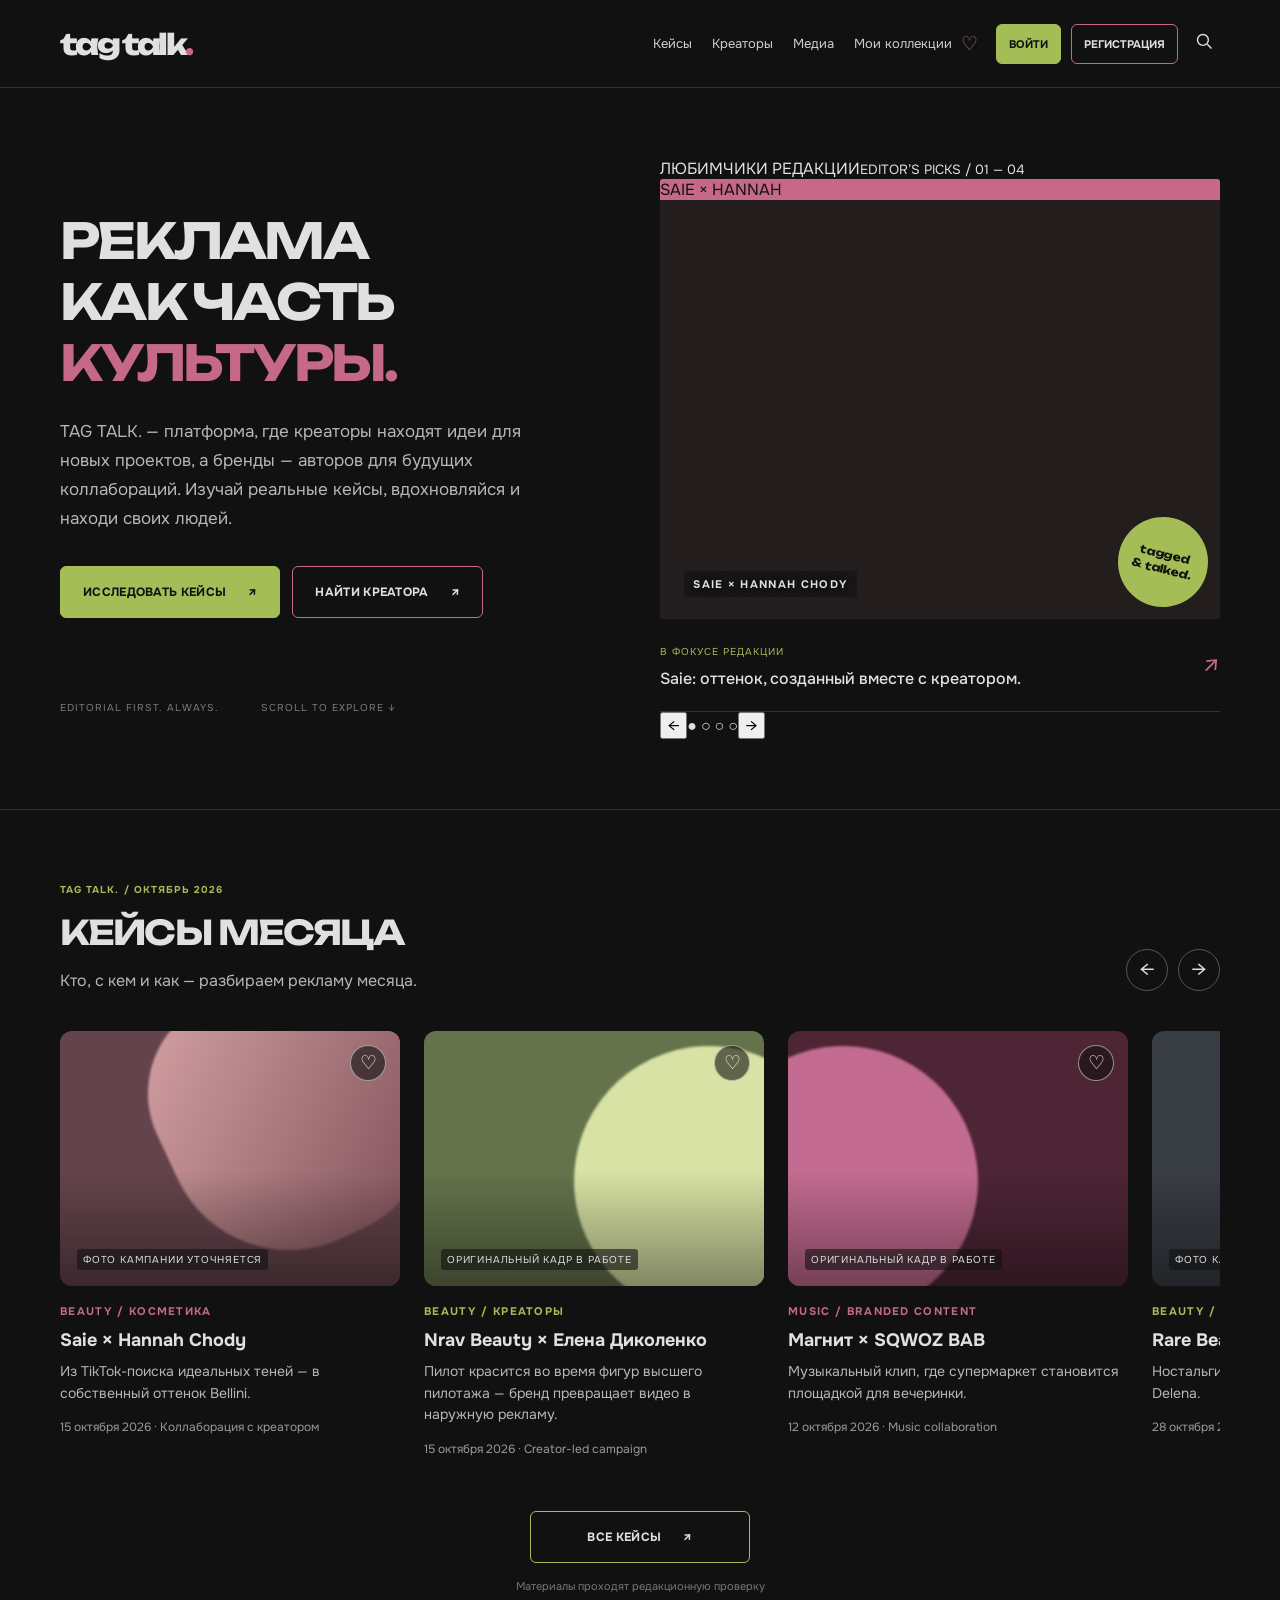
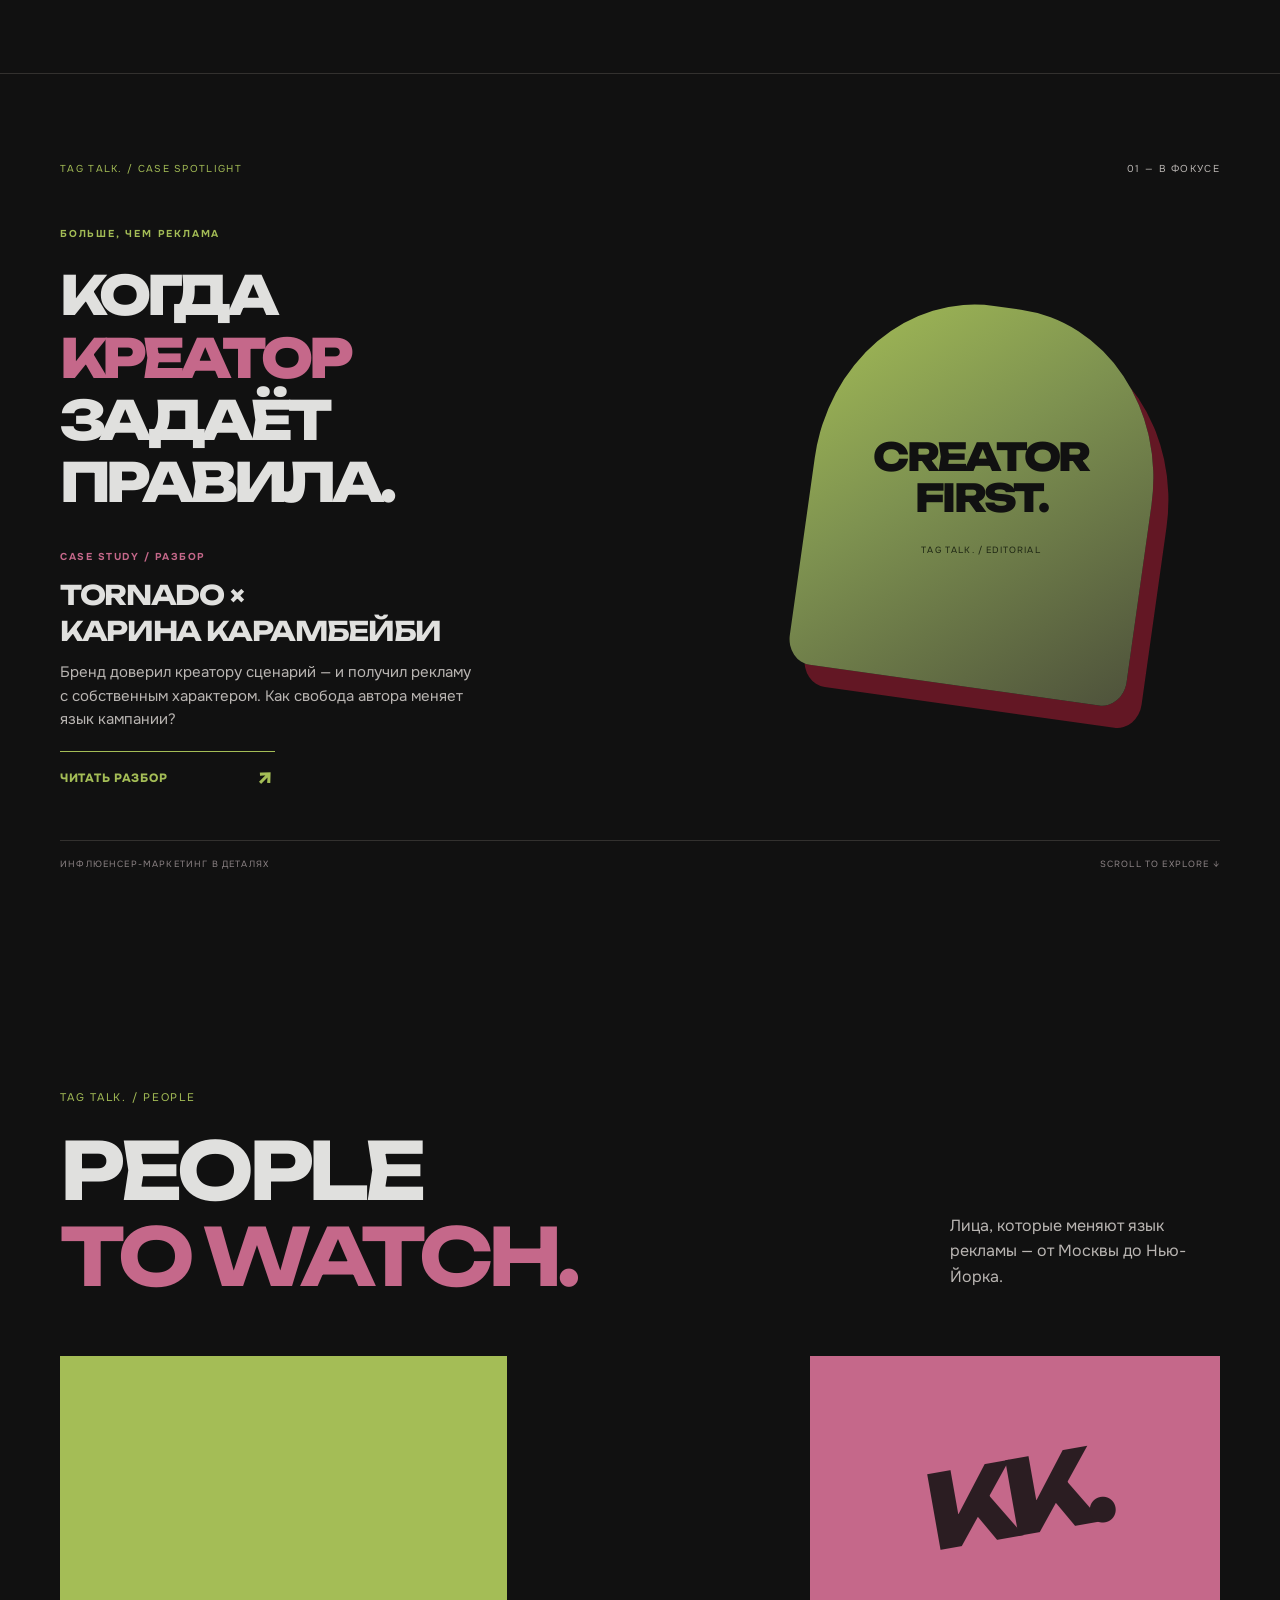
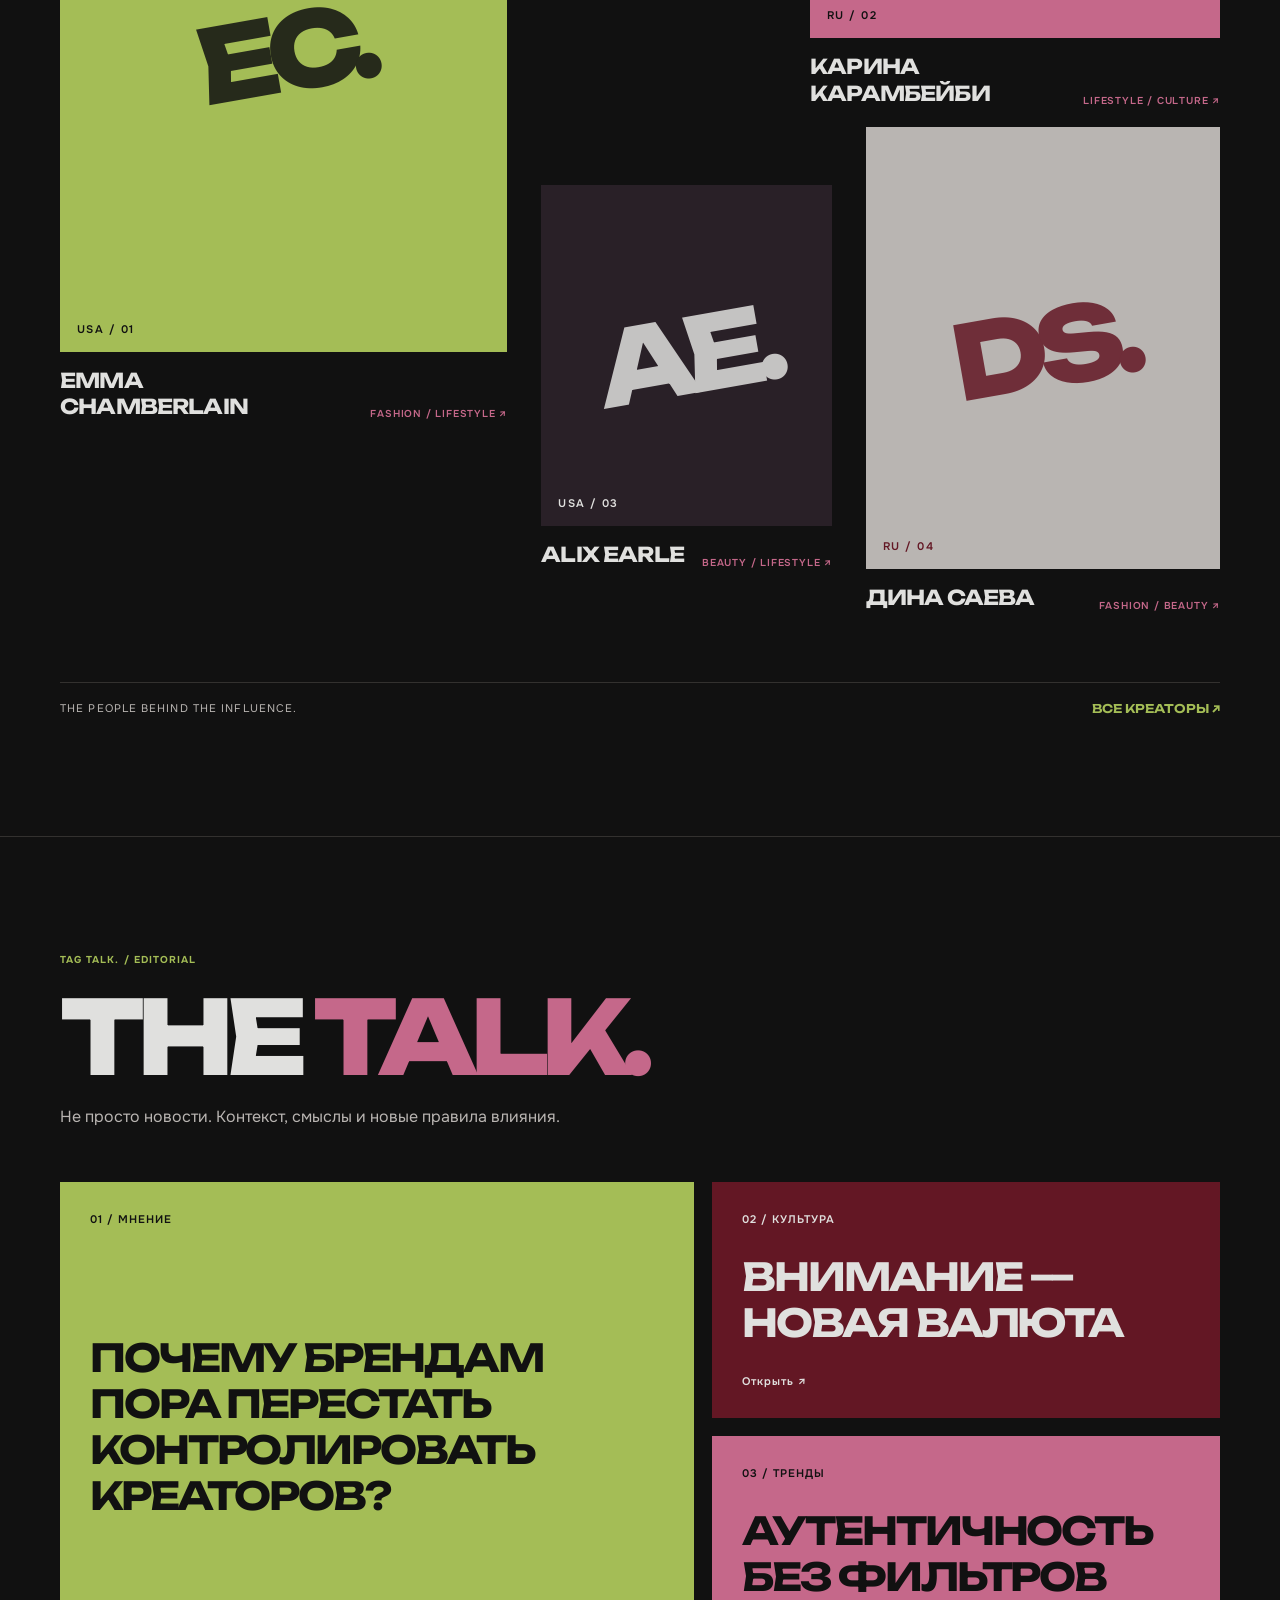
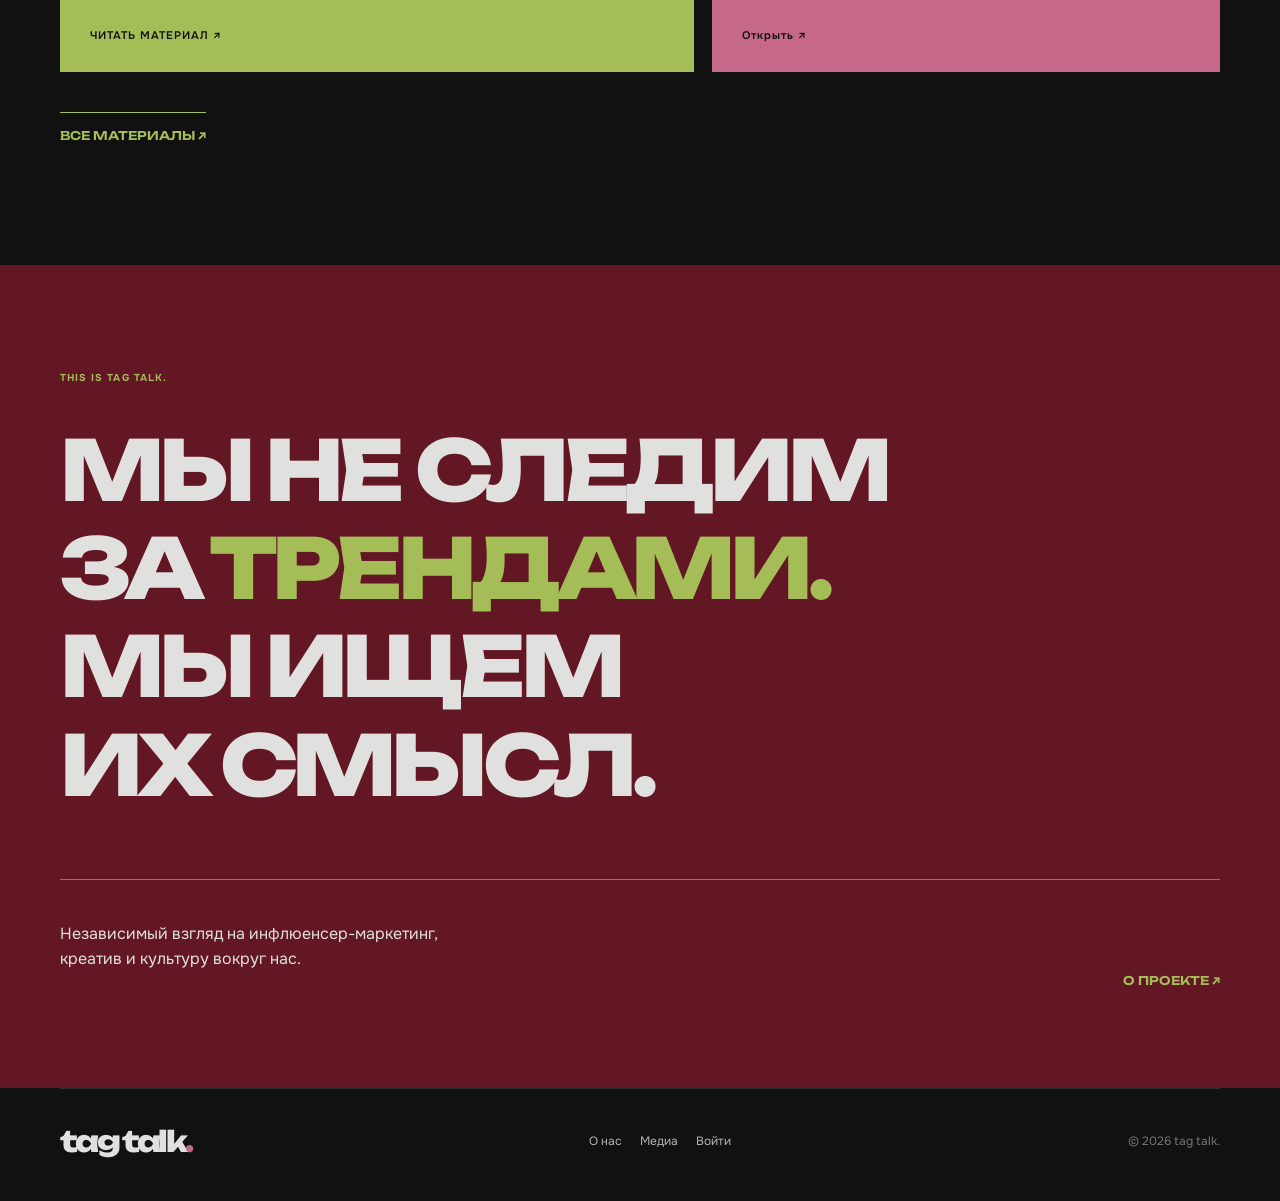
==== commit b565f7dd: "Enable rotating editorial picks on home" ====
--- a/index.html
+++ b/index.html
@@ -3,4 +3,4 @@
 <body><header class="header"><div class="shell header-inner"><a class="logo" href="#home" aria-label="tag talk. — главная">tag talk<span>.</span></a><nav class="nav" aria-label="Главное меню"><a href="cases.html">Кейсы</a><a href="creators.html">Креаторы</a><a href="media.html">Медиа</a><a class="nav-bookmarks" href="collections.html">Мои коллекции <span class="nav-heart" aria-hidden="true">♡</span></a></nav><div class="header-actions"><a class="account-link" href="login.html">ВОЙТИ</a><a class="register-link" href="register.html">РЕГИСТРАЦИЯ</a><button class="icon-btn" id="searchBtn" aria-label="Поиск"><svg viewBox="0 0 24 24"><circle cx="10.7" cy="10.7" r="6.5"/><path d="m16 16 5 5"/></svg></button><button class="menu-btn" id="menuBtn" aria-label="Открыть меню">☰</button></div></div></header>
 <main id="home"><section class="hero shell"><div class="hero-copy"><h1>РЕКЛАМА<br>КАК ЧАСТЬ<br><em>КУЛЬТУРЫ.</em></h1><p class="hero-description">TAG TALK. — платформа, где креаторы находят идеи для новых проектов, а бренды — авторов для будущих коллабораций. Изучай реальные кейсы, вдохновляйся и находи своих людей.</p><div class="hero-ctas"><a href="cases.html" class="btn btn-lime">ИССЛЕДОВАТЬ КЕЙСЫ <span>↗</span></a><a class="btn btn-outline" href="creators.html">НАЙТИ КРЕАТОРА <span>↗</span></a></div><div class="hero-bottom"><span>EDITORIAL FIRST. ALWAYS.</span><span>SCROLL TO EXPLORE ↓</span></div></div><div class="hero-feature"><div class="hero-feature-heading"><span>ЛЮБИМЧИКИ РЕДАКЦИИ</span><small>EDITOR’S PICKS / <span id="pickIndex">01</span> — 04</small></div><div class="feature-art"><img class="feature-photo" src="https://i5.walmartimages.com/asr/de98bdfe-46fb-4bed-869a-83bd0480a1b1.7be2d1fc3fc5a1ddd8f944306f25ce66.jpeg?odnBg=FFFFFF&odnHeight=768&odnWidth=768" alt="L’Oréal Paris Lumi Bronze — существующий продуктовый визуал" loading="eager"><div class="feature-photo-caption">L’ORÉAL PARIS / LUMI BRONZE</div><div class="feature-sticker">tagged<br>& talked.</div></div><div class="feature-caption"><div><span class="mini-label">В ФОКУСЕ РЕДАКЦИИ</span><h2>L’Oréal Paris: продукт в центре внимания.</h2></div><span class="feature-arrow">↗</span></div><div class="feature-pagination"><button id="pickPrev" aria-label="Предыдущий кейс">←</button><span id="pickDots">● ○ ○ ○</span><button id="pickNext" aria-label="Следующий кейс">→</button></div></div></section>
 <section class="cases-section" id="cases"><div class="shell"><div class="section-heading"><div><p class="eyebrow section-index">TAG TALK. / ОКТЯБРЬ 2026</p><h2>КЕЙСЫ МЕСЯЦА</h2><p class="section-subtitle">Кто, с кем и как — разбираем рекламу месяца.</p></div><div class="carousel-controls"><button id="prev" aria-label="Предыдущие кейсы">←</button><button id="next" aria-label="Следующие кейсы">→</button></div></div><div class="carousel-viewport" id="carousel" tabindex="0" aria-label="Карусель кейсов"><div class="carousel-track" id="track"></div></div><div class="section-bottom"><a class="btn btn-all" href="cases.html">ВСЕ КЕЙСЫ <span>↗</span></a><span class="fine-print">Материалы проходят редакционную проверку</span></div></div></section><section class="spotlight-section" id="spotlight"><div class="shell"><div class="spotlight-heading"><span class="spotlight-kicker">TAG TALK. / CASE SPOTLIGHT</span><span class="spotlight-counter">01 — В ФОКУСЕ</span></div><div class="spotlight-stage"><div class="spotlight-title"><span class="spotlight-overline">БОЛЬШЕ, ЧЕМ РЕКЛАМА</span><h2>КОГДА<br><span>КРЕАТОР</span><br>ЗАДАЁТ<br>ПРАВИЛА.</h2></div><div class="spotlight-note"><span class="spotlight-note-mark">✳</span><p>НЕ КАЖДАЯ<br>ИНТЕГРАЦИЯ<br>ПОХОЖА НА<br>РЕКЛАМУ.</p></div><div class="spotlight-cutout"><div class="spotlight-cutout-inner"><span>CREATOR<br>FIRST.</span><small>TAG TALK. / EDITORIAL</small></div></div><div class="spotlight-dossier"><span>CASE STUDY / РАЗБОР</span><h3>TORNADO ×<br>КАРИНА КАРАМБЕЙБИ</h3><p>Бренд доверил креатору сценарий — и получил рекламу с собственным характером. Как свобода автора меняет язык кампании?</p><a href="https://tagline.ru/cases/bez-scenariya--kak-tornado-doveril-reklamniy-rolik-karine-karambeybi---3/" target="_blank" rel="noopener noreferrer" class="spotlight-link">ЧИТАТЬ РАЗБОР <span>↗</span></a></div><div class="spotlight-vertical">NOT JUST AN AD. / TAG TALK.</div><div class="spotlight-footer"><span>ИНФЛЮЕНСЕР-МАРКЕТИНГ В ДЕТАЛЯХ</span><span>SCROLL TO EXPLORE ↓</span></div></div></div></section><section class="creators-section" id="creators"><div class="shell"><div class="creators-intro"><span class="creators-eyebrow">TAG TALK. / PEOPLE</span><h2>PEOPLE<br><em>TO WATCH.</em></h2><p>Лица, которые меняют язык рекламы — от Москвы до Нью-Йорка.</p></div><div class="creators-gallery"><a class="creator-person creator-emma" href="creator.html?id=emma"><div class="creator-portrait"><span class="creator-monogram">EC.</span><span class="creator-country">USA / 01</span></div><div class="creator-meta"><h3>EMMA<br>CHAMBERLAIN</h3><span>FASHION / LIFESTYLE ↗</span></div></a><a class="creator-person creator-karina" href="creator.html?id=karina"><div class="creator-portrait"><span class="creator-monogram">KK.</span><span class="creator-country">RU / 02</span></div><div class="creator-meta"><h3>КАРИНА<br>КАРАМБЕЙБИ</h3><span>LIFESTYLE / CULTURE ↗</span></div></a><a class="creator-person creator-alix" href="creator.html?id=alix"><div class="creator-portrait"><span class="creator-monogram">AE.</span><span class="creator-country">USA / 03</span></div><div class="creator-meta"><h3>ALIX EARLE</h3><span>BEAUTY / LIFESTYLE ↗</span></div></a><a class="creator-person creator-dina" href="creator.html?id=dina"><div class="creator-portrait"><span class="creator-monogram">DS.</span><span class="creator-country">RU / 04</span></div><div class="creator-meta"><h3>ДИНА САЕВА</h3><span>FASHION / BEAUTY ↗</span></div></a></div><div class="creators-outro"><span>THE PEOPLE BEHIND THE INFLUENCE.</span><a href="creators.html" aria-label="Все креаторы">ВСЕ КРЕАТОРЫ <span>↗</span></a></div></div></section><section class="editorial-section" id="media"><div class="shell"><div class="editorial-heading"><span class="eyebrow">TAG TALK. / EDITORIAL</span><h2>THE <em>TALK.</em></h2><p>Не просто новости. Контекст, смыслы и новые правила влияния.</p></div><div class="editorial-grid"><a class="editorial-feature" href="article.html?id=creator-first"><span class="editorial-tag">01 / МНЕНИЕ</span><strong>ПОЧЕМУ БРЕНДАМ ПОРА ПЕРЕСТАТЬ КОНТРОЛИРОВАТЬ КРЕАТОРОВ?</strong><span>ЧИТАТЬ МАТЕРИАЛ ↗</span></a><a class="editorial-side" href="article.html?id=attention"><span>02 / КУЛЬТУРА</span><strong>ВНИМАНИЕ — НОВАЯ ВАЛЮТА</strong><span>Открыть ↗</span></a><a class="editorial-side editorial-pink" href="article.html?id=authenticity"><span>03 / ТРЕНДЫ</span><strong>АУТЕНТИЧНОСТЬ БЕЗ ФИЛЬТРОВ</strong><span>Открыть ↗</span></a></div><a class="editorial-all" href="media.html">ВСЕ МАТЕРИАЛЫ ↗</a></div></section><section class="manifesto-section"><div class="shell"><span class="eyebrow">THIS IS TAG TALK.</span><h2>МЫ НЕ СЛЕДИМ<br>ЗА <em>ТРЕНДАМИ.</em><br>МЫ ИЩЕМ<br>ИХ СМЫСЛ.</h2><div class="manifesto-bottom"><p>Независимый взгляд на инфлюенсер-маркетинг, креатив и культуру вокруг нас.</p><a href="about.html">О ПРОЕКТЕ ↗</a></div></div></section></main>
-<dialog id="modal" class="modal"><div class="modal-header"><strong id="modalTitle">tag talk.</strong><button id="closeModal" aria-label="Закрыть">✕</button></div><div id="modalContent"></div></dialog><footer class="footer shell"><a class="logo" href="#home">tag talk<span>.</span></a><div class="footer-links"><a href="about.html">О нас</a><a href="media.html">Медиа</a><a href="login.html">Войти</a><a href="mailto:hello@tagtalk.example" style="display:none">Контакты</a></div><p>© 2026 tag talk.</p></footer><script defer src="https://cdn.jsdelivr.net/npm/@supabase/supabase-js@2.49.4/dist/umd/supabase.min.js"></script><script defer src="auth.js?v=5"></script><script defer src="script.js?v=3"></script></body></html>+<dialog id="modal" class="modal"><div class="modal-header"><strong id="modalTitle">tag talk.</strong><button id="closeModal" aria-label="Закрыть">✕</button></div><div id="modalContent"></div></dialog><footer class="footer shell"><a class="logo" href="#home">tag talk<span>.</span></a><div class="footer-links"><a href="about.html">О нас</a><a href="media.html">Медиа</a><a href="login.html">Войти</a><a href="mailto:hello@tagtalk.example" style="display:none">Контакты</a></div><p>© 2026 tag talk.</p></footer><script defer src="https://cdn.jsdelivr.net/npm/@supabase/supabase-js@2.49.4/dist/umd/supabase.min.js"></script><script defer src="auth.js?v=5"></script><script defer src="hero.js?v=5"></script><script defer src="script.js?v=3"></script></body></html>
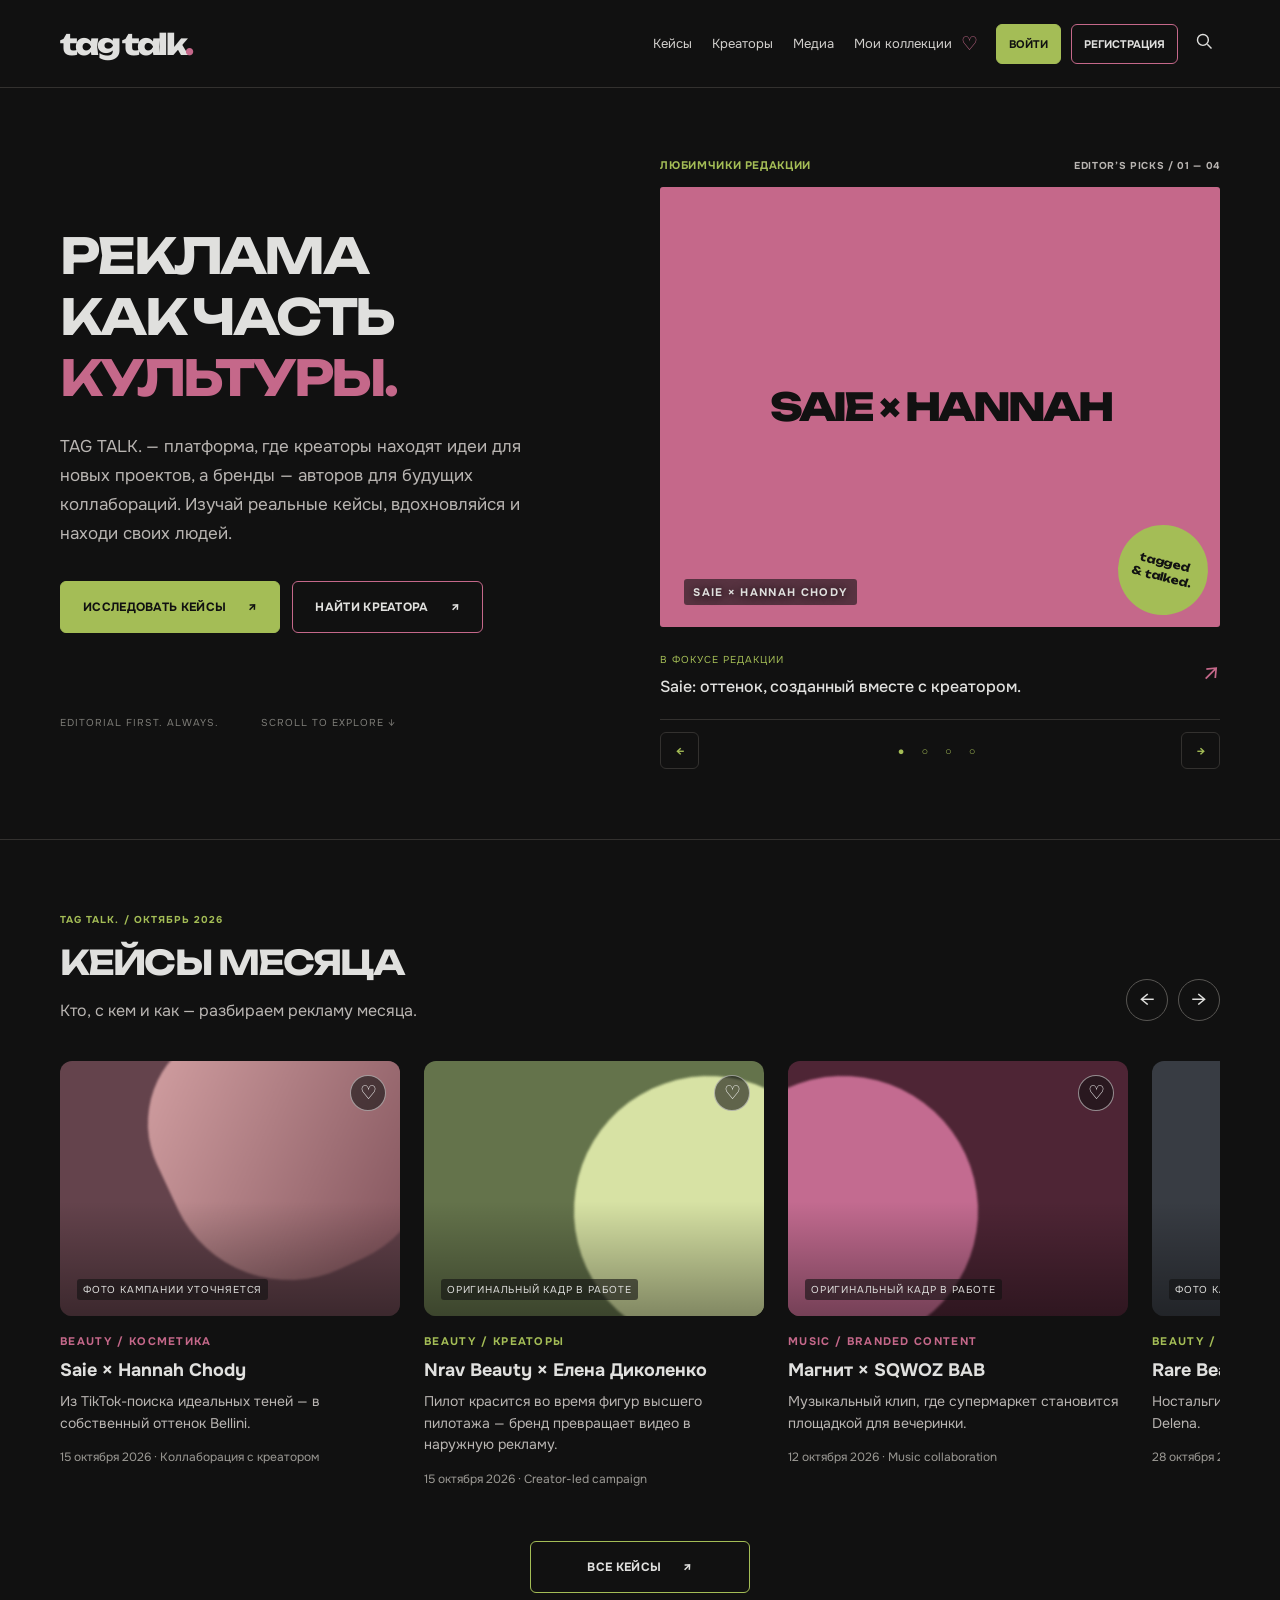
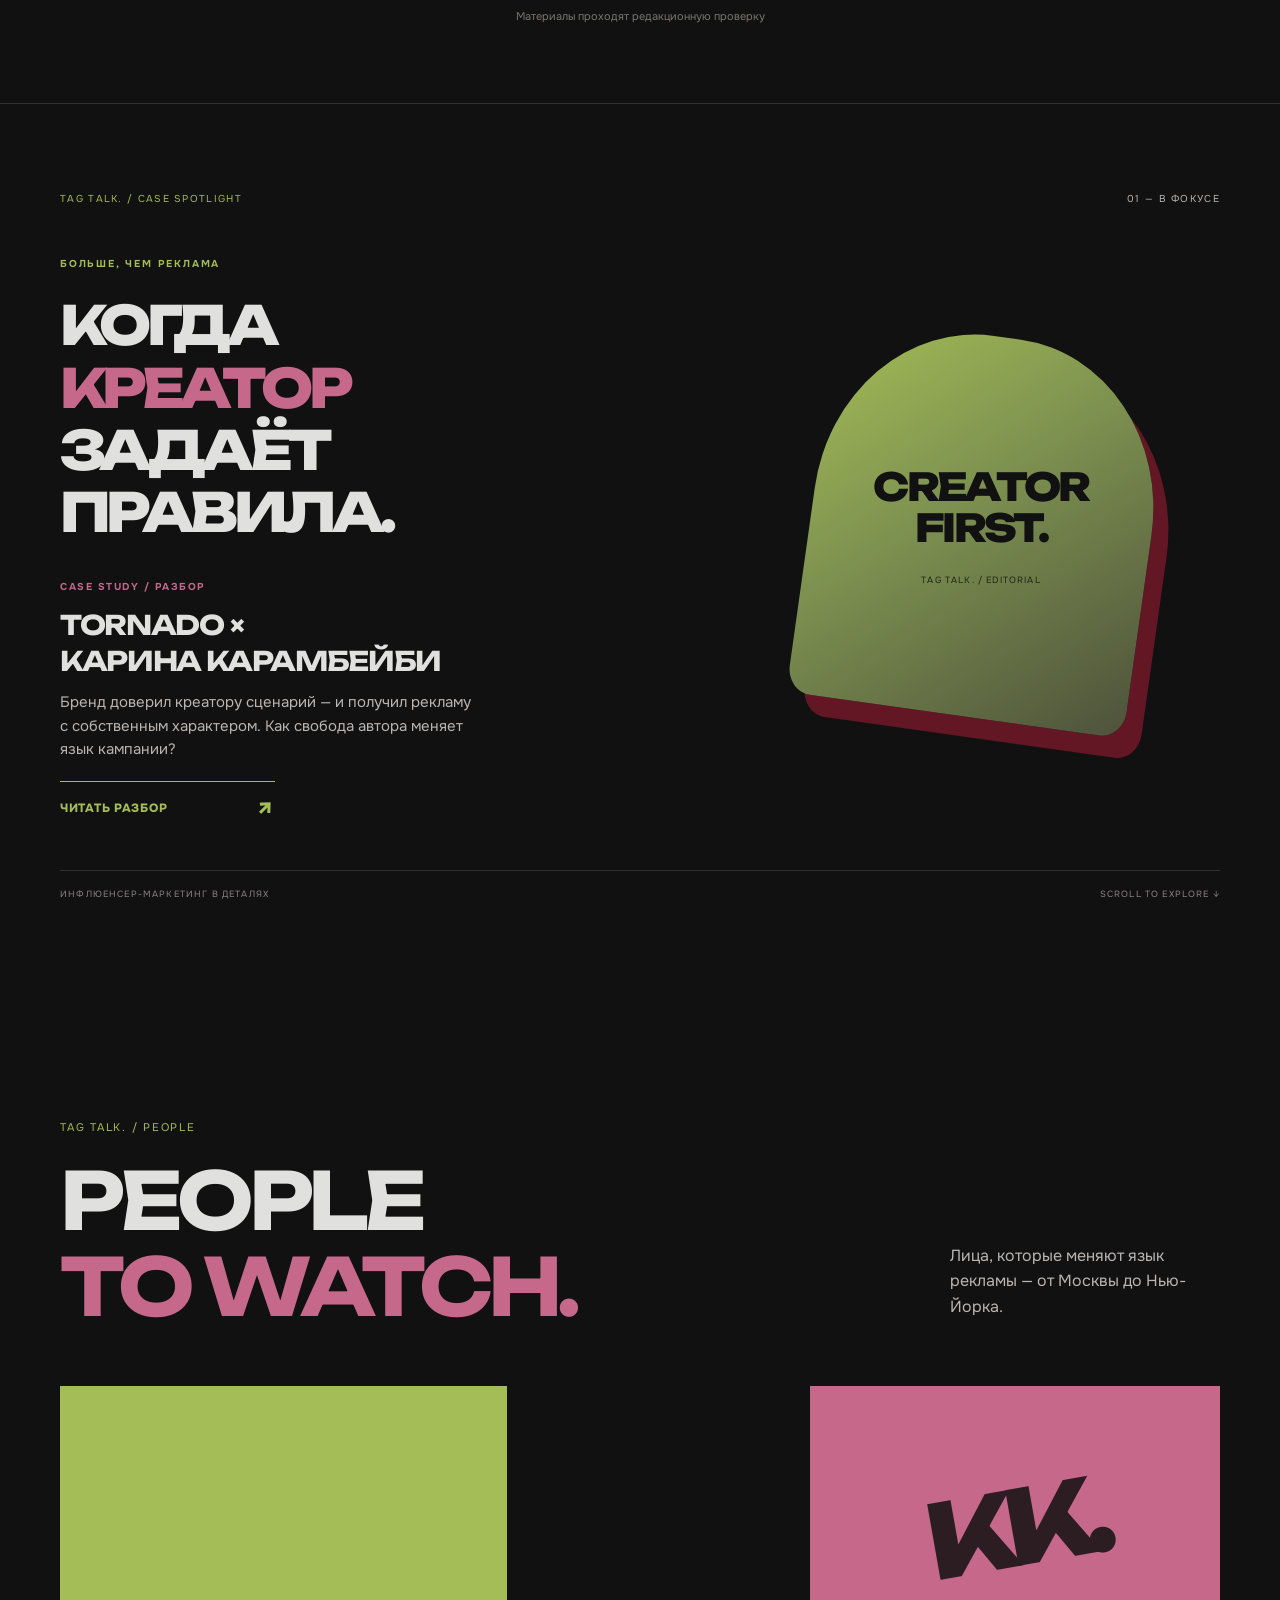
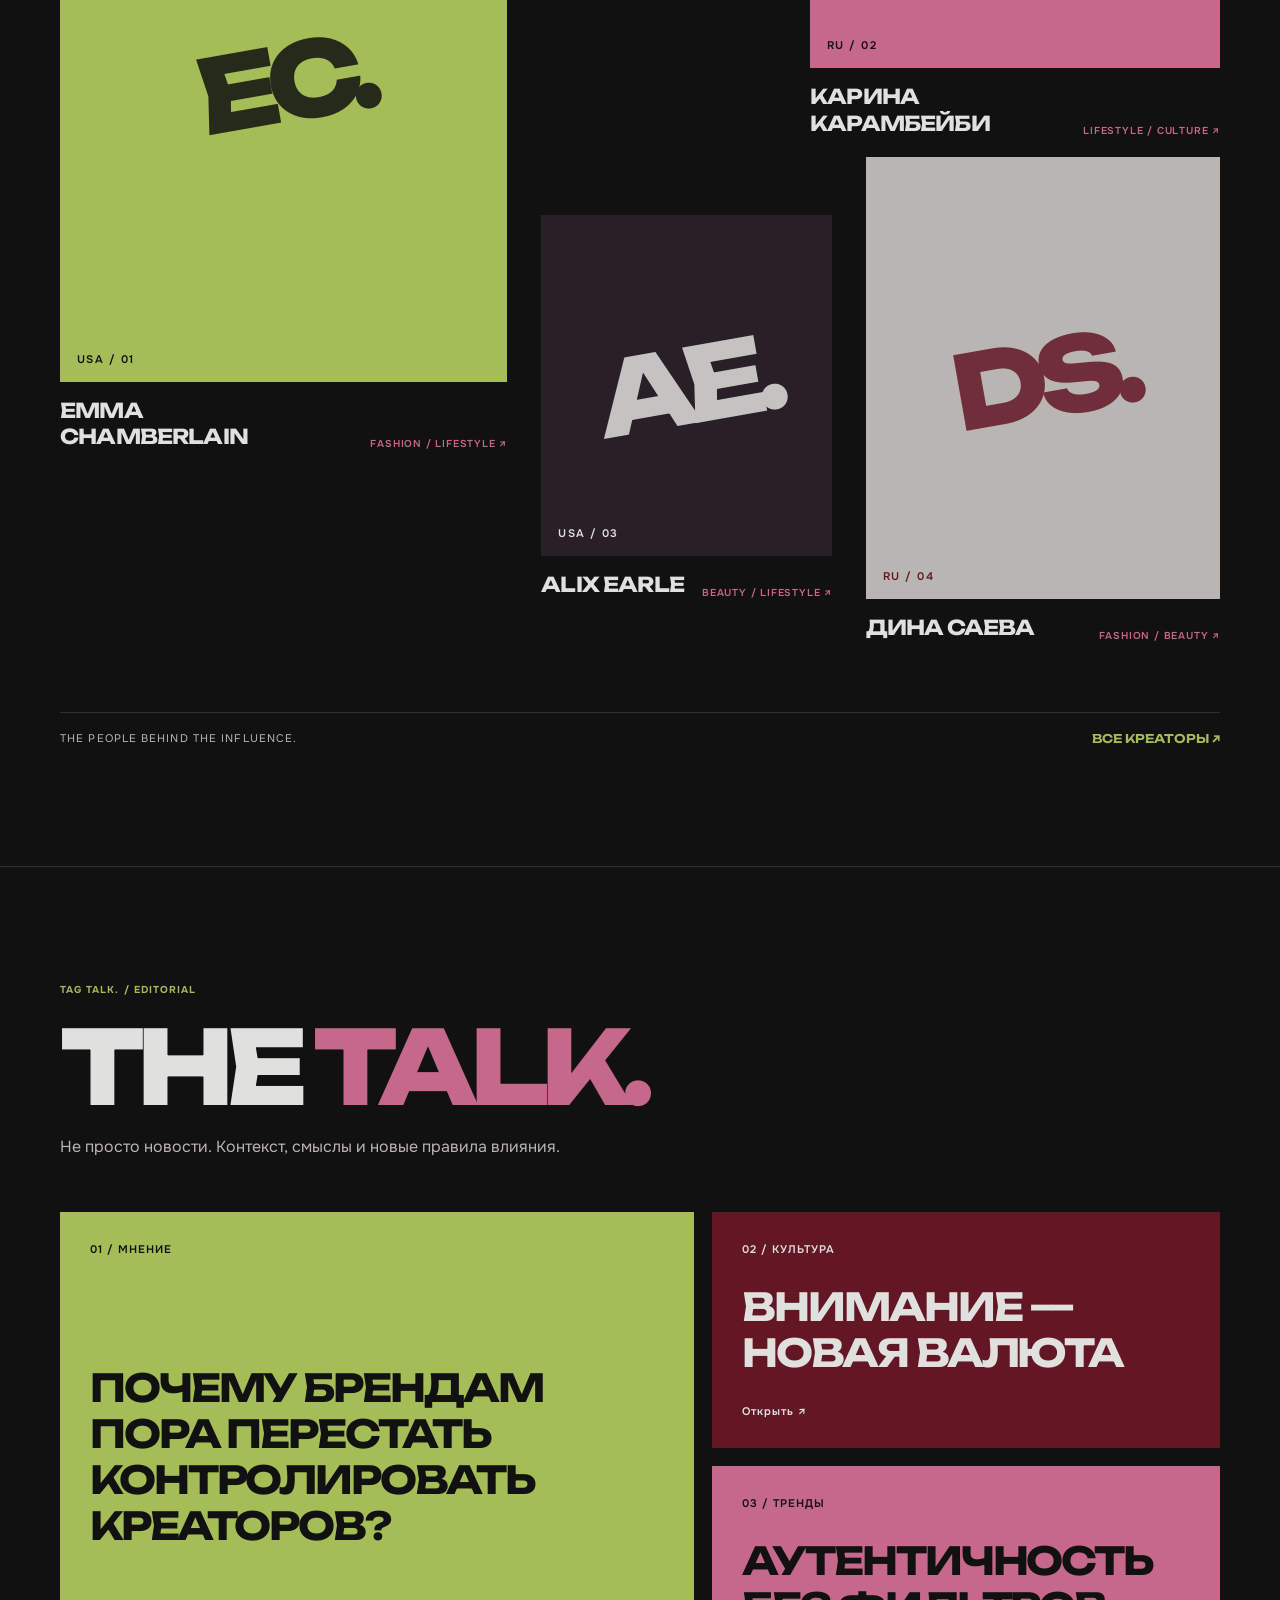
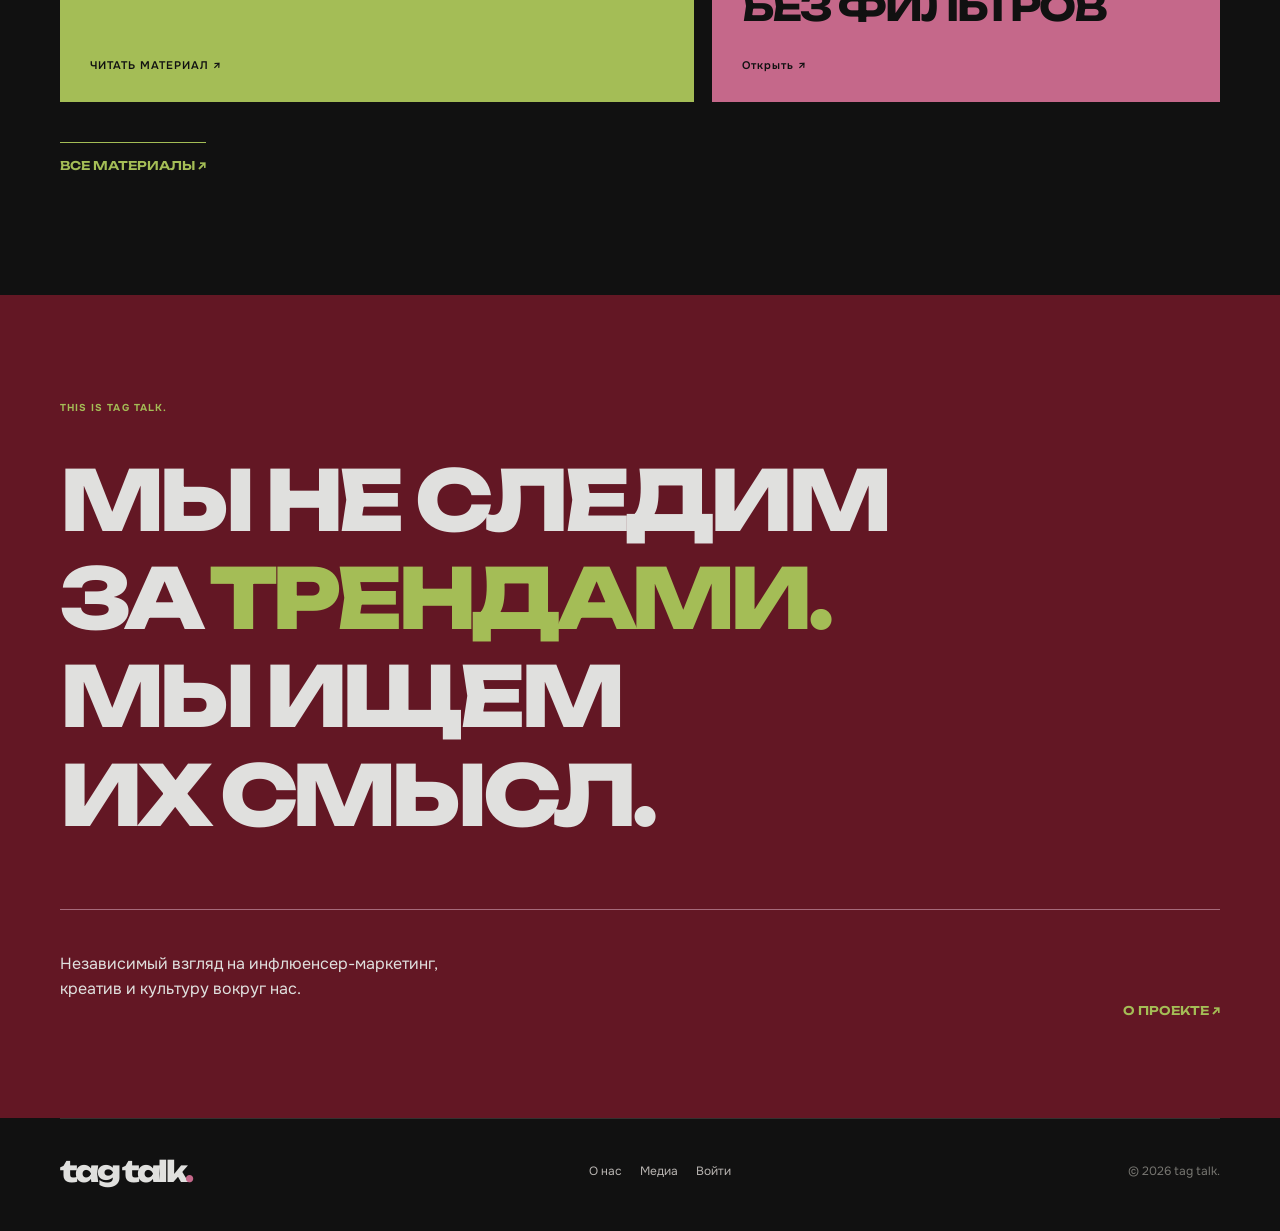
==== commit 6c5ab391: "Trigger fresh GitHub Pages deployment after server failure" ====
--- a/index.html
+++ b/index.html
@@ -1,5 +1,6 @@
 <!doctype html>
-<html lang="ru"><head><meta charset="UTF-8"><meta name="viewport" content="width=device-width, initial-scale=1"><meta name="theme-color" content="#111111"><title>tag talk. — медиа об инфлюенсер-маркетинге</title><link rel="preconnect" href="https://fonts.googleapis.com"><link rel="preconnect" href="https://fonts.gstatic.com" crossorigin><link href="https://fonts.googleapis.com/css2?family=Onest:wght@400;500;600;700&family=Unbounded:wght@400;500;600;700;800&display=swap" rel="stylesheet"><link rel="stylesheet" href="styles.css?v=platform-5"></head>
+<html lang="ru"><head><meta charset="UTF-8"><meta name="viewport" content="width=device-width, initial-scale=1"><meta name="theme-color" content="#111111"><title>tag talk. — медиа об инфлюенсер-маркетинге</title><link rel="preconnect" href="https://fonts.googleapis.com"><link rel="preconnect" href="https://fonts.gstatic.com" crossorigin><link href="https://fonts.googleapis.com/css2?family=Onest:wght@400;500;600;700&family=Unbounded:wght@400;500;600;700;800&display=swap" rel="stylesheet"><link rel="stylesheet" href="styles.css?v=platform-5"><!-- TAG TALK deployment refresh 2026-11-27 -->
+</head>
 <body><header class="header"><div class="shell header-inner"><a class="logo" href="#home" aria-label="tag talk. — главная">tag talk<span>.</span></a><nav class="nav" aria-label="Главное меню"><a href="cases.html">Кейсы</a><a href="creators.html">Креаторы</a><a href="media.html">Медиа</a><a class="nav-bookmarks" href="collections.html">Мои коллекции <span class="nav-heart" aria-hidden="true">♡</span></a></nav><div class="header-actions"><a class="account-link" href="login.html">ВОЙТИ</a><a class="register-link" href="register.html">РЕГИСТРАЦИЯ</a><button class="icon-btn" id="searchBtn" aria-label="Поиск"><svg viewBox="0 0 24 24"><circle cx="10.7" cy="10.7" r="6.5"/><path d="m16 16 5 5"/></svg></button><button class="menu-btn" id="menuBtn" aria-label="Открыть меню">☰</button></div></div></header>
 <main id="home"><section class="hero shell"><div class="hero-copy"><h1>РЕКЛАМА<br>КАК ЧАСТЬ<br><em>КУЛЬТУРЫ.</em></h1><p class="hero-description">TAG TALK. — платформа, где креаторы находят идеи для новых проектов, а бренды — авторов для будущих коллабораций. Изучай реальные кейсы, вдохновляйся и находи своих людей.</p><div class="hero-ctas"><a href="cases.html" class="btn btn-lime">ИССЛЕДОВАТЬ КЕЙСЫ <span>↗</span></a><a class="btn btn-outline" href="creators.html">НАЙТИ КРЕАТОРА <span>↗</span></a></div><div class="hero-bottom"><span>EDITORIAL FIRST. ALWAYS.</span><span>SCROLL TO EXPLORE ↓</span></div></div><div class="hero-feature"><div class="hero-feature-heading"><span>ЛЮБИМЧИКИ РЕДАКЦИИ</span><small>EDITOR’S PICKS / <span id="pickIndex">01</span> — 04</small></div><div class="feature-art"><img class="feature-photo" src="https://i5.walmartimages.com/asr/de98bdfe-46fb-4bed-869a-83bd0480a1b1.7be2d1fc3fc5a1ddd8f944306f25ce66.jpeg?odnBg=FFFFFF&odnHeight=768&odnWidth=768" alt="L’Oréal Paris Lumi Bronze — существующий продуктовый визуал" loading="eager"><div class="feature-photo-caption">L’ORÉAL PARIS / LUMI BRONZE</div><div class="feature-sticker">tagged<br>& talked.</div></div><div class="feature-caption"><div><span class="mini-label">В ФОКУСЕ РЕДАКЦИИ</span><h2>L’Oréal Paris: продукт в центре внимания.</h2></div><span class="feature-arrow">↗</span></div><div class="feature-pagination"><button id="pickPrev" aria-label="Предыдущий кейс">←</button><span id="pickDots">● ○ ○ ○</span><button id="pickNext" aria-label="Следующий кейс">→</button></div></div></section>
 <section class="cases-section" id="cases"><div class="shell"><div class="section-heading"><div><p class="eyebrow section-index">TAG TALK. / ОКТЯБРЬ 2026</p><h2>КЕЙСЫ МЕСЯЦА</h2><p class="section-subtitle">Кто, с кем и как — разбираем рекламу месяца.</p></div><div class="carousel-controls"><button id="prev" aria-label="Предыдущие кейсы">←</button><button id="next" aria-label="Следующие кейсы">→</button></div></div><div class="carousel-viewport" id="carousel" tabindex="0" aria-label="Карусель кейсов"><div class="carousel-track" id="track"></div></div><div class="section-bottom"><a class="btn btn-all" href="cases.html">ВСЕ КЕЙСЫ <span>↗</span></a><span class="fine-print">Материалы проходят редакционную проверку</span></div></div></section><section class="spotlight-section" id="spotlight"><div class="shell"><div class="spotlight-heading"><span class="spotlight-kicker">TAG TALK. / CASE SPOTLIGHT</span><span class="spotlight-counter">01 — В ФОКУСЕ</span></div><div class="spotlight-stage"><div class="spotlight-title"><span class="spotlight-overline">БОЛЬШЕ, ЧЕМ РЕКЛАМА</span><h2>КОГДА<br><span>КРЕАТОР</span><br>ЗАДАЁТ<br>ПРАВИЛА.</h2></div><div class="spotlight-note"><span class="spotlight-note-mark">✳</span><p>НЕ КАЖДАЯ<br>ИНТЕГРАЦИЯ<br>ПОХОЖА НА<br>РЕКЛАМУ.</p></div><div class="spotlight-cutout"><div class="spotlight-cutout-inner"><span>CREATOR<br>FIRST.</span><small>TAG TALK. / EDITORIAL</small></div></div><div class="spotlight-dossier"><span>CASE STUDY / РАЗБОР</span><h3>TORNADO ×<br>КАРИНА КАРАМБЕЙБИ</h3><p>Бренд доверил креатору сценарий — и получил рекламу с собственным характером. Как свобода автора меняет язык кампании?</p><a href="https://tagline.ru/cases/bez-scenariya--kak-tornado-doveril-reklamniy-rolik-karine-karambeybi---3/" target="_blank" rel="noopener noreferrer" class="spotlight-link">ЧИТАТЬ РАЗБОР <span>↗</span></a></div><div class="spotlight-vertical">NOT JUST AN AD. / TAG TALK.</div><div class="spotlight-footer"><span>ИНФЛЮЕНСЕР-МАРКЕТИНГ В ДЕТАЛЯХ</span><span>SCROLL TO EXPLORE ↓</span></div></div></div></section><section class="creators-section" id="creators"><div class="shell"><div class="creators-intro"><span class="creators-eyebrow">TAG TALK. / PEOPLE</span><h2>PEOPLE<br><em>TO WATCH.</em></h2><p>Лица, которые меняют язык рекламы — от Москвы до Нью-Йорка.</p></div><div class="creators-gallery"><a class="creator-person creator-emma" href="creator.html?id=emma"><div class="creator-portrait"><span class="creator-monogram">EC.</span><span class="creator-country">USA / 01</span></div><div class="creator-meta"><h3>EMMA<br>CHAMBERLAIN</h3><span>FASHION / LIFESTYLE ↗</span></div></a><a class="creator-person creator-karina" href="creator.html?id=karina"><div class="creator-portrait"><span class="creator-monogram">KK.</span><span class="creator-country">RU / 02</span></div><div class="creator-meta"><h3>КАРИНА<br>КАРАМБЕЙБИ</h3><span>LIFESTYLE / CULTURE ↗</span></div></a><a class="creator-person creator-alix" href="creator.html?id=alix"><div class="creator-portrait"><span class="creator-monogram">AE.</span><span class="creator-country">USA / 03</span></div><div class="creator-meta"><h3>ALIX EARLE</h3><span>BEAUTY / LIFESTYLE ↗</span></div></a><a class="creator-person creator-dina" href="creator.html?id=dina"><div class="creator-portrait"><span class="creator-monogram">DS.</span><span class="creator-country">RU / 04</span></div><div class="creator-meta"><h3>ДИНА САЕВА</h3><span>FASHION / BEAUTY ↗</span></div></a></div><div class="creators-outro"><span>THE PEOPLE BEHIND THE INFLUENCE.</span><a href="creators.html" aria-label="Все креаторы">ВСЕ КРЕАТОРЫ <span>↗</span></a></div></div></section><section class="editorial-section" id="media"><div class="shell"><div class="editorial-heading"><span class="eyebrow">TAG TALK. / EDITORIAL</span><h2>THE <em>TALK.</em></h2><p>Не просто новости. Контекст, смыслы и новые правила влияния.</p></div><div class="editorial-grid"><a class="editorial-feature" href="article.html?id=creator-first"><span class="editorial-tag">01 / МНЕНИЕ</span><strong>ПОЧЕМУ БРЕНДАМ ПОРА ПЕРЕСТАТЬ КОНТРОЛИРОВАТЬ КРЕАТОРОВ?</strong><span>ЧИТАТЬ МАТЕРИАЛ ↗</span></a><a class="editorial-side" href="article.html?id=attention"><span>02 / КУЛЬТУРА</span><strong>ВНИМАНИЕ — НОВАЯ ВАЛЮТА</strong><span>Открыть ↗</span></a><a class="editorial-side editorial-pink" href="article.html?id=authenticity"><span>03 / ТРЕНДЫ</span><strong>АУТЕНТИЧНОСТЬ БЕЗ ФИЛЬТРОВ</strong><span>Открыть ↗</span></a></div><a class="editorial-all" href="media.html">ВСЕ МАТЕРИАЛЫ ↗</a></div></section><section class="manifesto-section"><div class="shell"><span class="eyebrow">THIS IS TAG TALK.</span><h2>МЫ НЕ СЛЕДИМ<br>ЗА <em>ТРЕНДАМИ.</em><br>МЫ ИЩЕМ<br>ИХ СМЫСЛ.</h2><div class="manifesto-bottom"><p>Независимый взгляд на инфлюенсер-маркетинг, креатив и культуру вокруг нас.</p><a href="about.html">О ПРОЕКТЕ ↗</a></div></div></section></main>
--- a/styles.css
+++ b/styles.css
@@ -128,3 +128,52 @@
 
 /* Platform navigation */
 .header-inner{gap:18px}.header-actions{align-items:center;gap:10px;flex-shrink:0}.nav{gap:20px}.account-link,.register-link{display:inline-flex;align-items:center;justify-content:center;min-height:40px;padding:0 12px;border-radius:6px;font:700 11px Onest,Arial,sans-serif;white-space:nowrap}.account-link{background:var(--apple);color:var(--bg);border:1px solid var(--apple)}.register-link{border:1px solid var(--posie);color:var(--text)}.account-link:hover,.register-link:hover{opacity:.85}.filters{flex-wrap:wrap}.filters input{min-width:0}.filters select{max-width:100%}.catalog-count{color:var(--muted);font-size:13px;margin:0 0 24px}.filters button{background:transparent;color:var(--apple);border:1px solid var(--border);border-radius:6px;padding:12px}.nav a[aria-current=page]{color:var(--apple)}@media(max-width:1050px){.header .nav{display:none}.header .nav.open{display:flex;position:absolute;top:100%;left:0;right:0;background:var(--bg);padding:24px;flex-direction:column;align-items:flex-start;border-bottom:1px solid var(--border);z-index:20}.header .menu-btn{display:block}}@media(max-width:600px){.header .shell{width:calc(100% - 24px)}.header-inner{gap:8px}.header-actions{gap:5px}.header .logo{font-size:21px}.account-link,.register-link{padding:0 7px;font-size:10px;min-height:36px}.header .icon-btn{display:none}.header .menu-btn{padding:0 3px}.filters button{width:100%}}
+
+/* V5: creative platform controls */
+.multi-group{display:flex;flex-wrap:wrap;gap:9px 15px;align-items:center;border:1px solid var(--border);border-radius:8px;padding:12px 14px;min-width:0;max-width:100%;margin:0}
+.multi-group legend{color:var(--apple);font-size:10px;letter-spacing:.07em;padding:0 5px;font-weight:700}
+.multi-group label{font-size:12px;display:inline-flex;align-items:center;gap:6px;white-space:nowrap;cursor:pointer}
+.multi-group input{accent-color:var(--apple);width:15px;height:15px;min-width:15px}
+.filters{display:flex;flex-wrap:wrap;align-items:center;gap:15px;margin-bottom:15px}
+.filters>input{flex:1;min-width:220px}.filters>select{width:auto;min-width:155px}
+.save-toggle.saved,.bookmark.saved{color:var(--apple);border-color:var(--apple)}
+.tt-dialog{width:min(480px,calc(100% - 28px));border:1px solid #555;box-shadow:0 25px 100px #000a;background:#171717;color:var(--text);border-radius:16px;padding:36px}
+.tt-dialog::backdrop{background:#000b;backdrop-filter:blur(4px)}
+.tt-dialog h2{font:700 clamp(23px,5vw,34px)/1.2 Unbounded,sans-serif;letter-spacing:-.04em;margin:24px 0}
+.tt-dialog p{color:var(--muted);line-height:1.6}
+.tt-modal-actions{display:flex;flex-direction:column;gap:12px;margin-top:28px}
+.tt-close{position:absolute;top:12px;right:14px;color:var(--muted);background:none;border:0;font-size:19px}
+.hero-feature-heading,.feature-pagination{display:flex;align-items:center;justify-content:space-between;gap:12px;color:var(--apple);font:700 11px Onest,sans-serif;letter-spacing:.06em}
+.hero-feature-heading{margin-bottom:15px}
+.hero-feature-heading small{font-size:10px;color:var(--muted)}
+.feature-pagination{margin-top:12px}
+.feature-pagination button{width:39px;height:37px;background:transparent;color:var(--apple);border:1px solid var(--border);border-radius:6px}
+#pickDots{letter-spacing:7px;color:var(--apple)}
+.feature-art{position:relative}
+.feature-dynamic{position:absolute;inset:0;display:flex;align-items:center;justify-content:center;padding:30px;z-index:1;font:800 clamp(24px,3vw,46px)/1.3 Unbounded,sans-serif;letter-spacing:-.08em;text-align:center}
+.feature-photo-caption{z-index:3}.feature-sticker{z-index:4}
+.feature-caption{cursor:pointer}
+.feature-changing{opacity:.65;transition:opacity .25s}
+.creator-profile-cover{height:270px;background:linear-gradient(120deg,var(--merlot),#292027);display:flex;justify-content:center;align-items:center;font:800 clamp(20px,4vw,48px) Unbounded,sans-serif;color:var(--posie);letter-spacing:-.06em;overflow:hidden}
+.creator-profile-cover img,.profile-list-cover img,.profile-avatar img,.creator-profile-avatar img,.portfolio-preview img{width:100%;height:100%;object-fit:cover}
+.creator-profile-info{display:flex;align-items:center;gap:24px;margin:0 0 42px;padding:0 20px;position:relative}
+.creator-profile-avatar{margin-top:-38px;flex:0 0 110px;width:110px;height:110px;border-radius:50%;border:5px solid var(--bg);background:var(--apple);color:#111;font:700 32px Unbounded,sans-serif;display:flex;align-items:center;justify-content:center;overflow:hidden}
+.creator-profile-info h1{font:700 clamp(26px,4vw,46px) Unbounded,sans-serif;letter-spacing:-.06em;margin:12px 0}
+.creator-profile-info p{color:var(--muted)}
+.creator-profile-layout{display:grid;grid-template-columns:1.7fr 1fr;gap:65px}
+.creator-profile-layout h2,.account-section h2{font:700 19px Unbounded,sans-serif;margin:22px 0}
+.creator-profile-layout p{line-height:1.7;color:var(--muted)}
+.creator-profile-layout aside{border:1px solid var(--border);padding:22px;align-self:start}
+.creator-profile-layout .action-link{display:block;margin:20px 0}
+.creator-portfolio-grid{display:grid;grid-template-columns:repeat(2,minmax(0,1fr));gap:20px;margin-top:24px}
+.portfolio-preview{height:190px;display:flex;justify-content:center;align-items:center;background:#342930;color:var(--apple);font:700 16px Unbounded,sans-serif;overflow:hidden}
+.creator-portfolio-grid h3{font-size:16px}
+.creator-portfolio-grid p{font-size:13px}
+.profile-list-card{display:block;border:1px solid var(--border);border-radius:8px;overflow:hidden}
+.profile-list-cover{height:165px;background:var(--merlot);color:var(--posie);font:700 18px Unbounded,sans-serif;display:flex;align-items:center;justify-content:center;overflow:hidden}
+.profile-list-content{padding:18px}.profile-list-content h2{font-size:20px}.profile-list-content p{color:var(--muted)}
+.profile-avatar{display:flex;width:60px;height:60px;border-radius:50%;background:var(--apple);color:#111;align-items:center;justify-content:center;overflow:hidden;margin-top:-48px;position:relative;border:4px solid var(--bg);font-weight:700}
+.account-section{display:grid;grid-template-columns:1fr 1fr;gap:65px}.account-section .auth-form{max-width:none}.account-section textarea,.account-section select{font:inherit;padding:12px;background:#1d1d1d;border:1px solid var(--border);color:var(--text);border-radius:4px;width:100%}
+.account-portfolio[hidden],.account-section[hidden]{display:none}
+.portfolio-entry{padding:14px;border:1px solid var(--border)}.portfolio-entry button{background:transparent;border:1px solid var(--posie);color:var(--posie);padding:8px}
+@media(max-width:700px){.multi-group{width:100%}.filters>input{width:100%}.creator-profile-layout,.account-section{grid-template-columns:1fr;gap:25px}.creator-profile-cover{height:180px}.creator-profile-avatar{width:84px;height:84px;flex-basis:84px}.creator-profile-info{padding:0;gap:10px}.creator-profile-info h1{font-size:24px}.creator-portfolio-grid{grid-template-columns:1fr}.hero-feature-heading{align-items:flex-start}.tt-dialog{padding:24px}}
